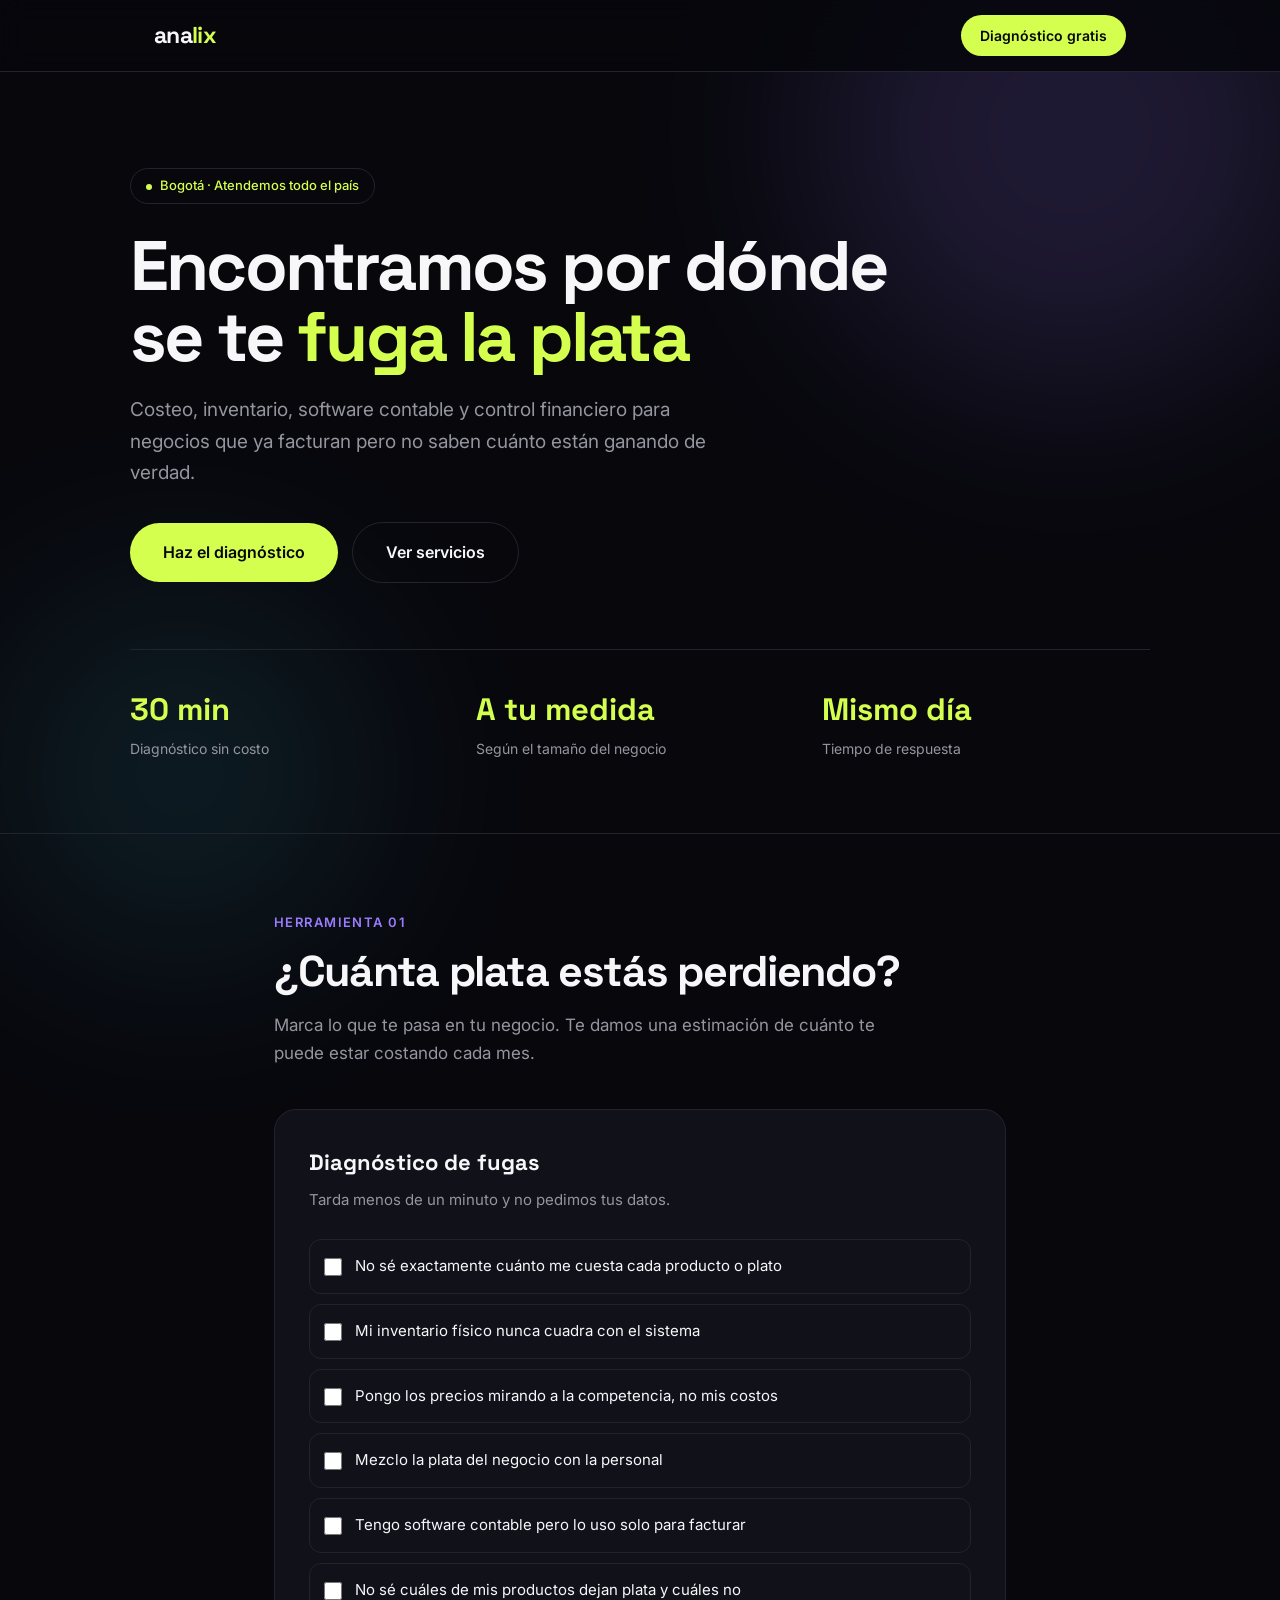
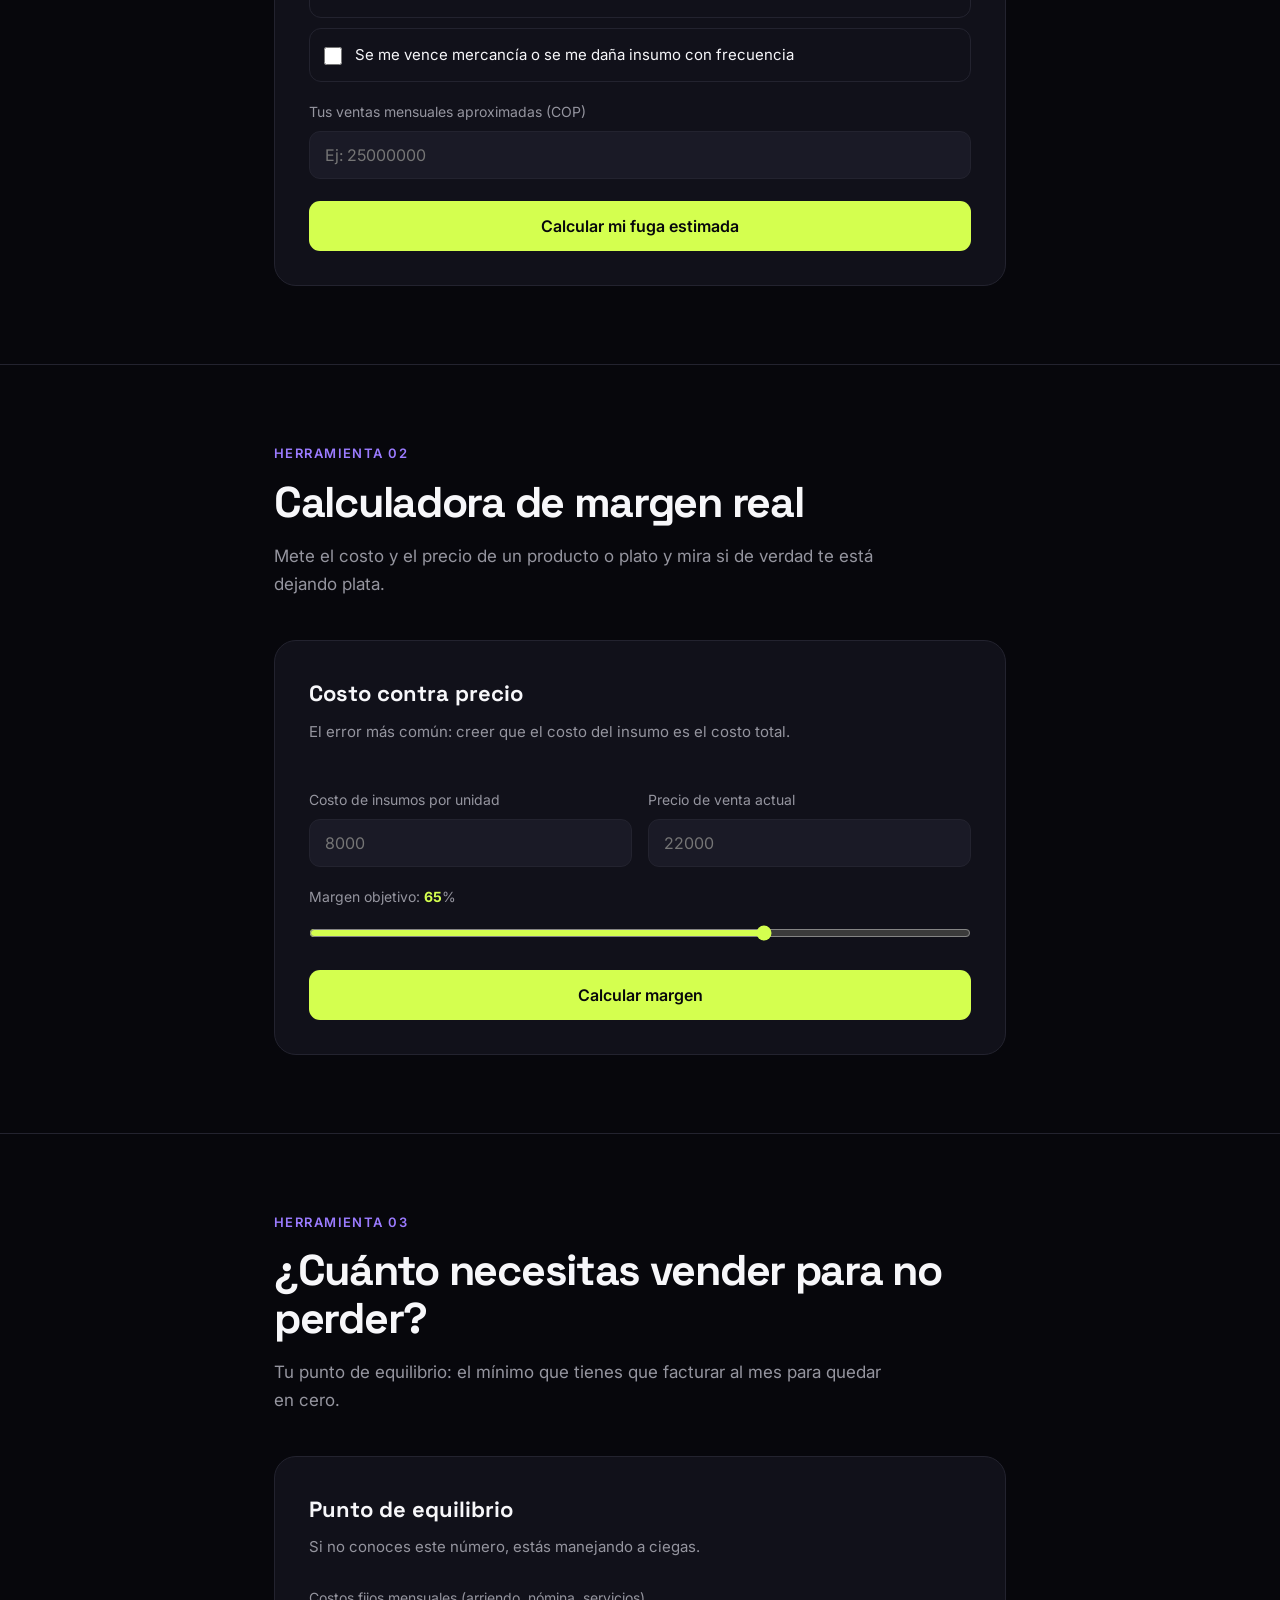
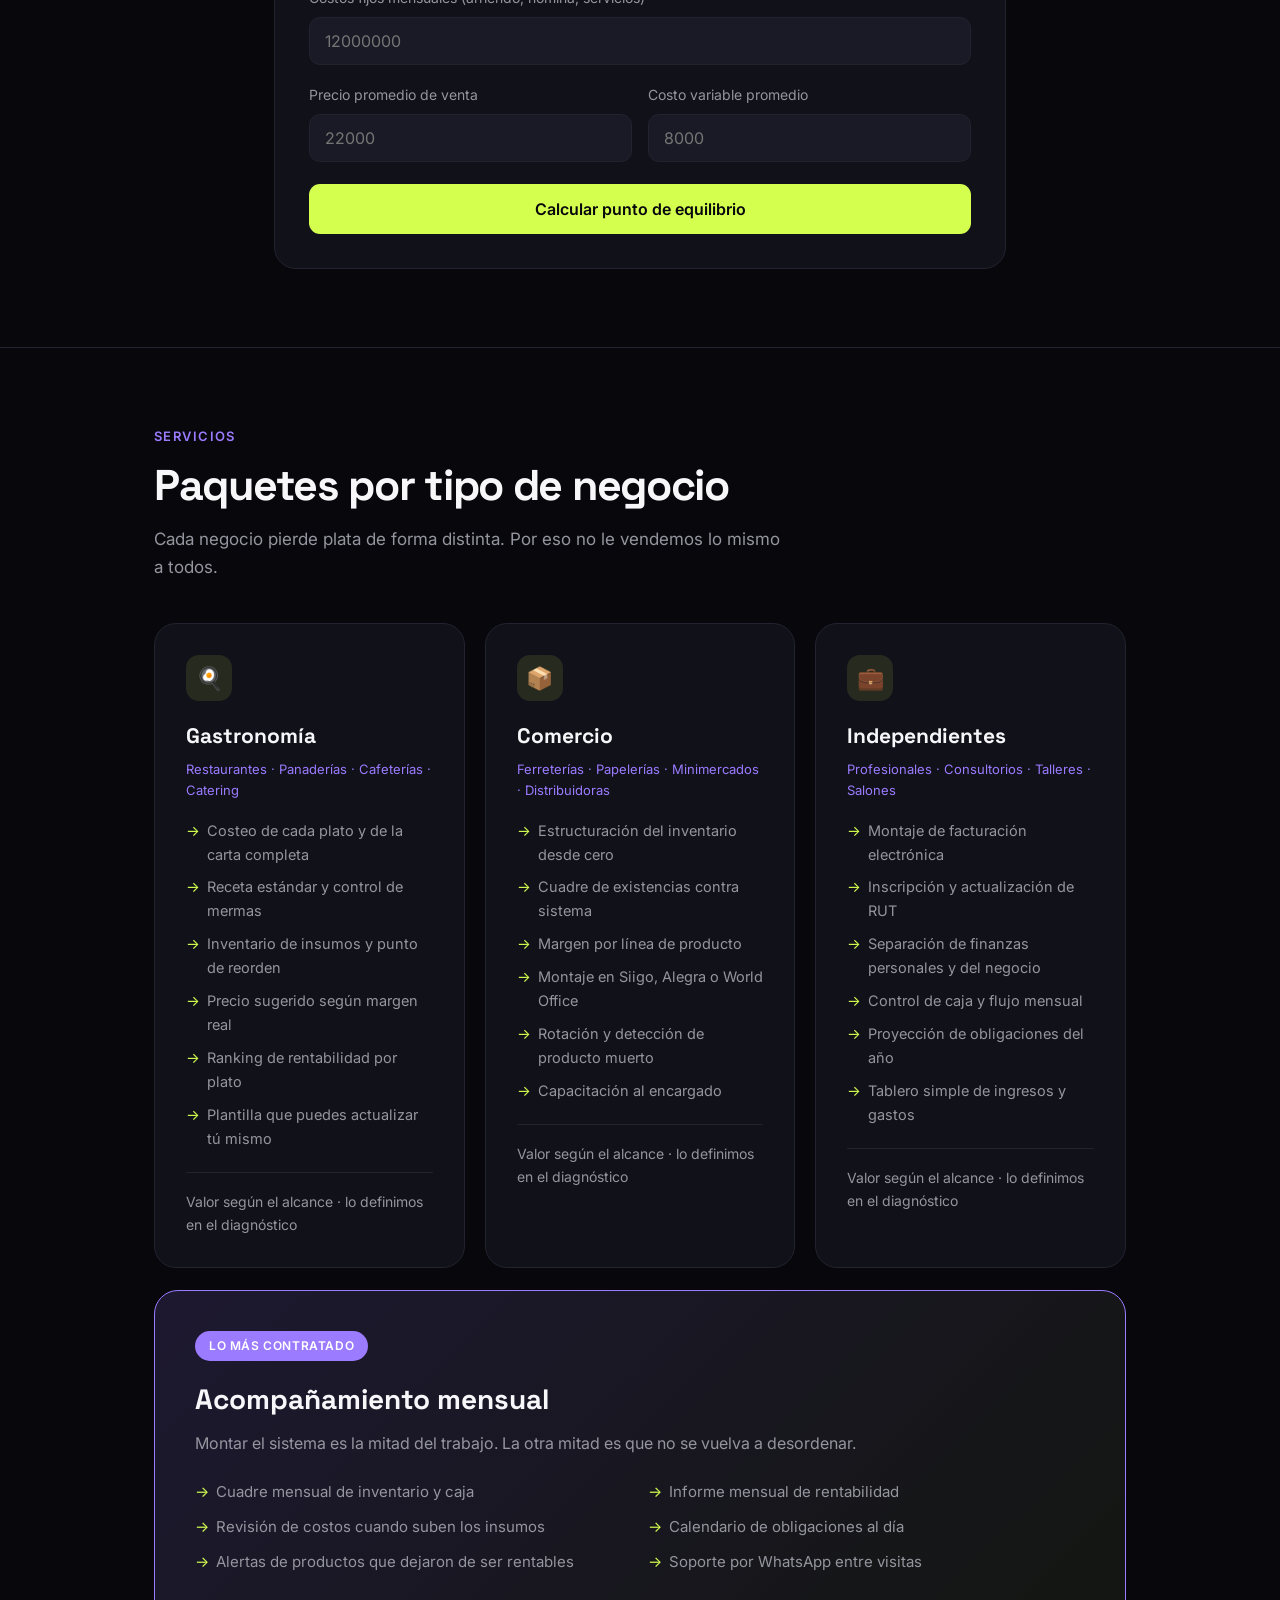
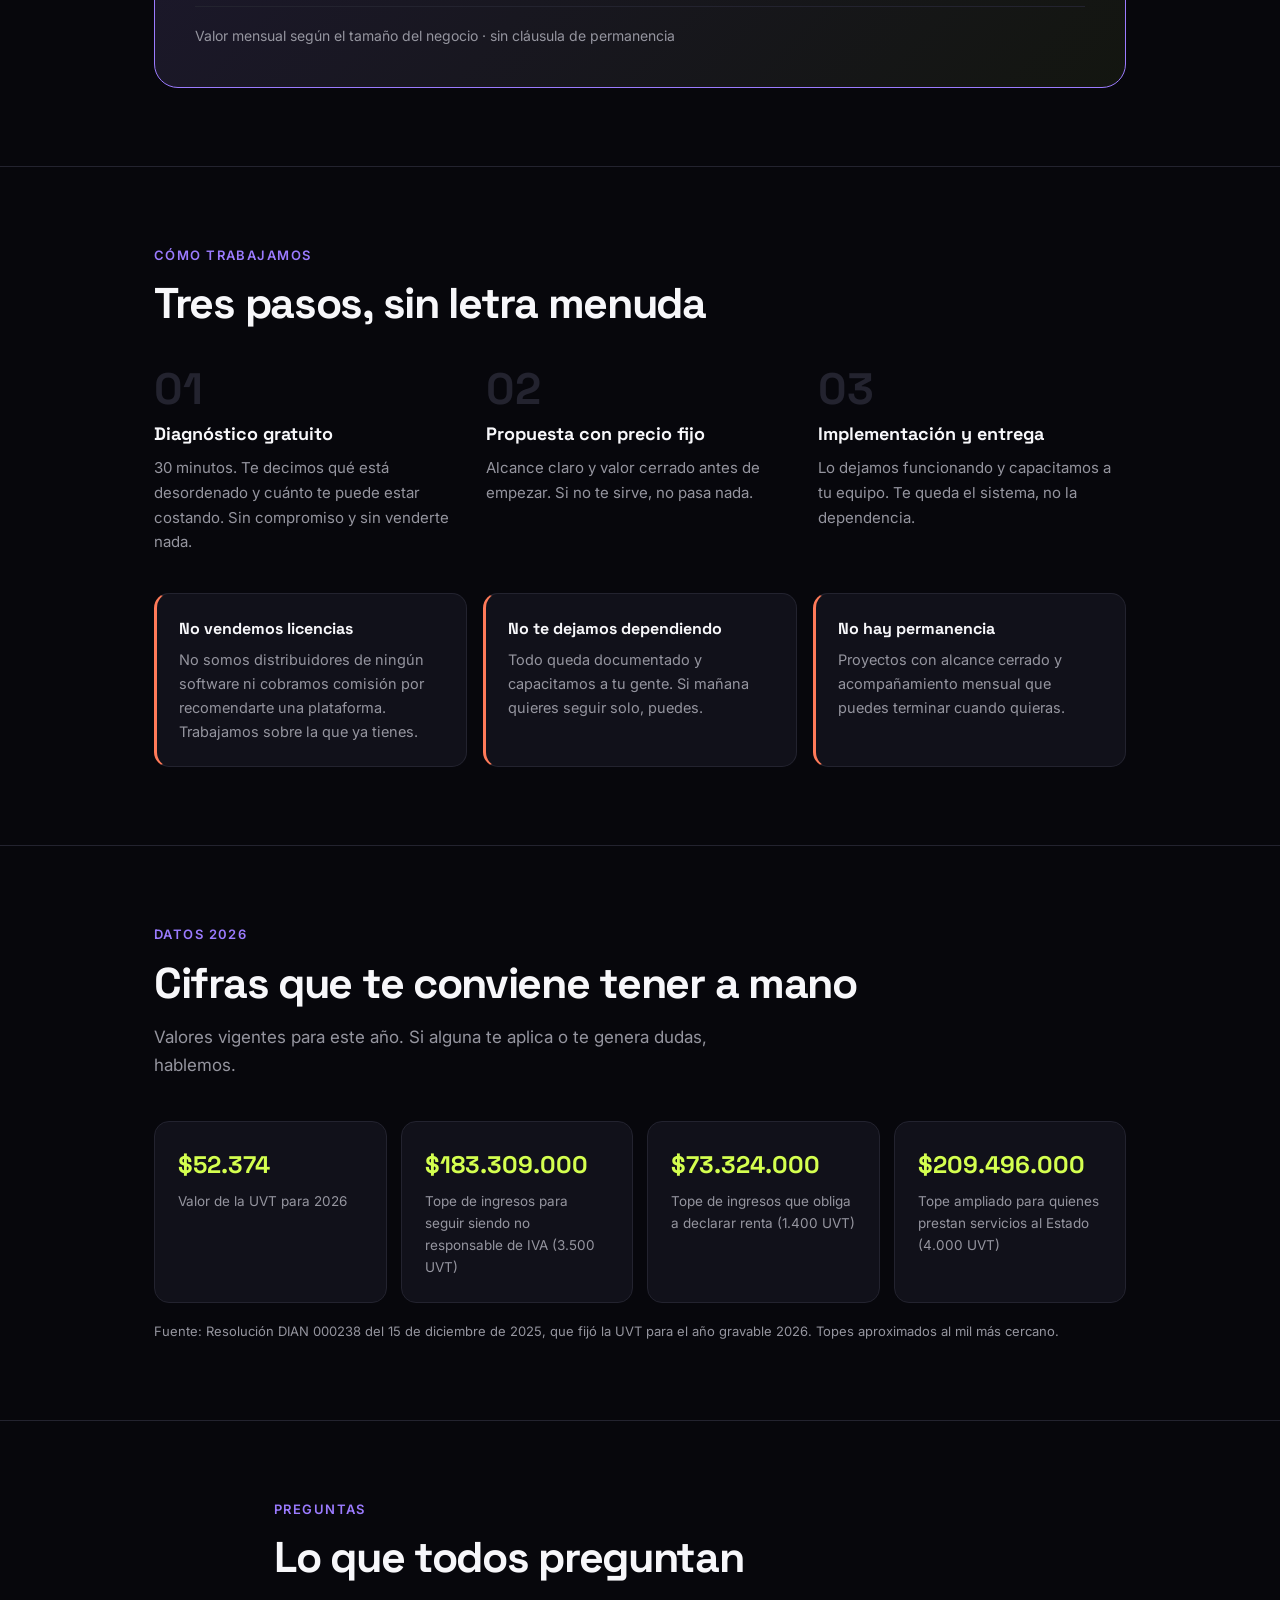
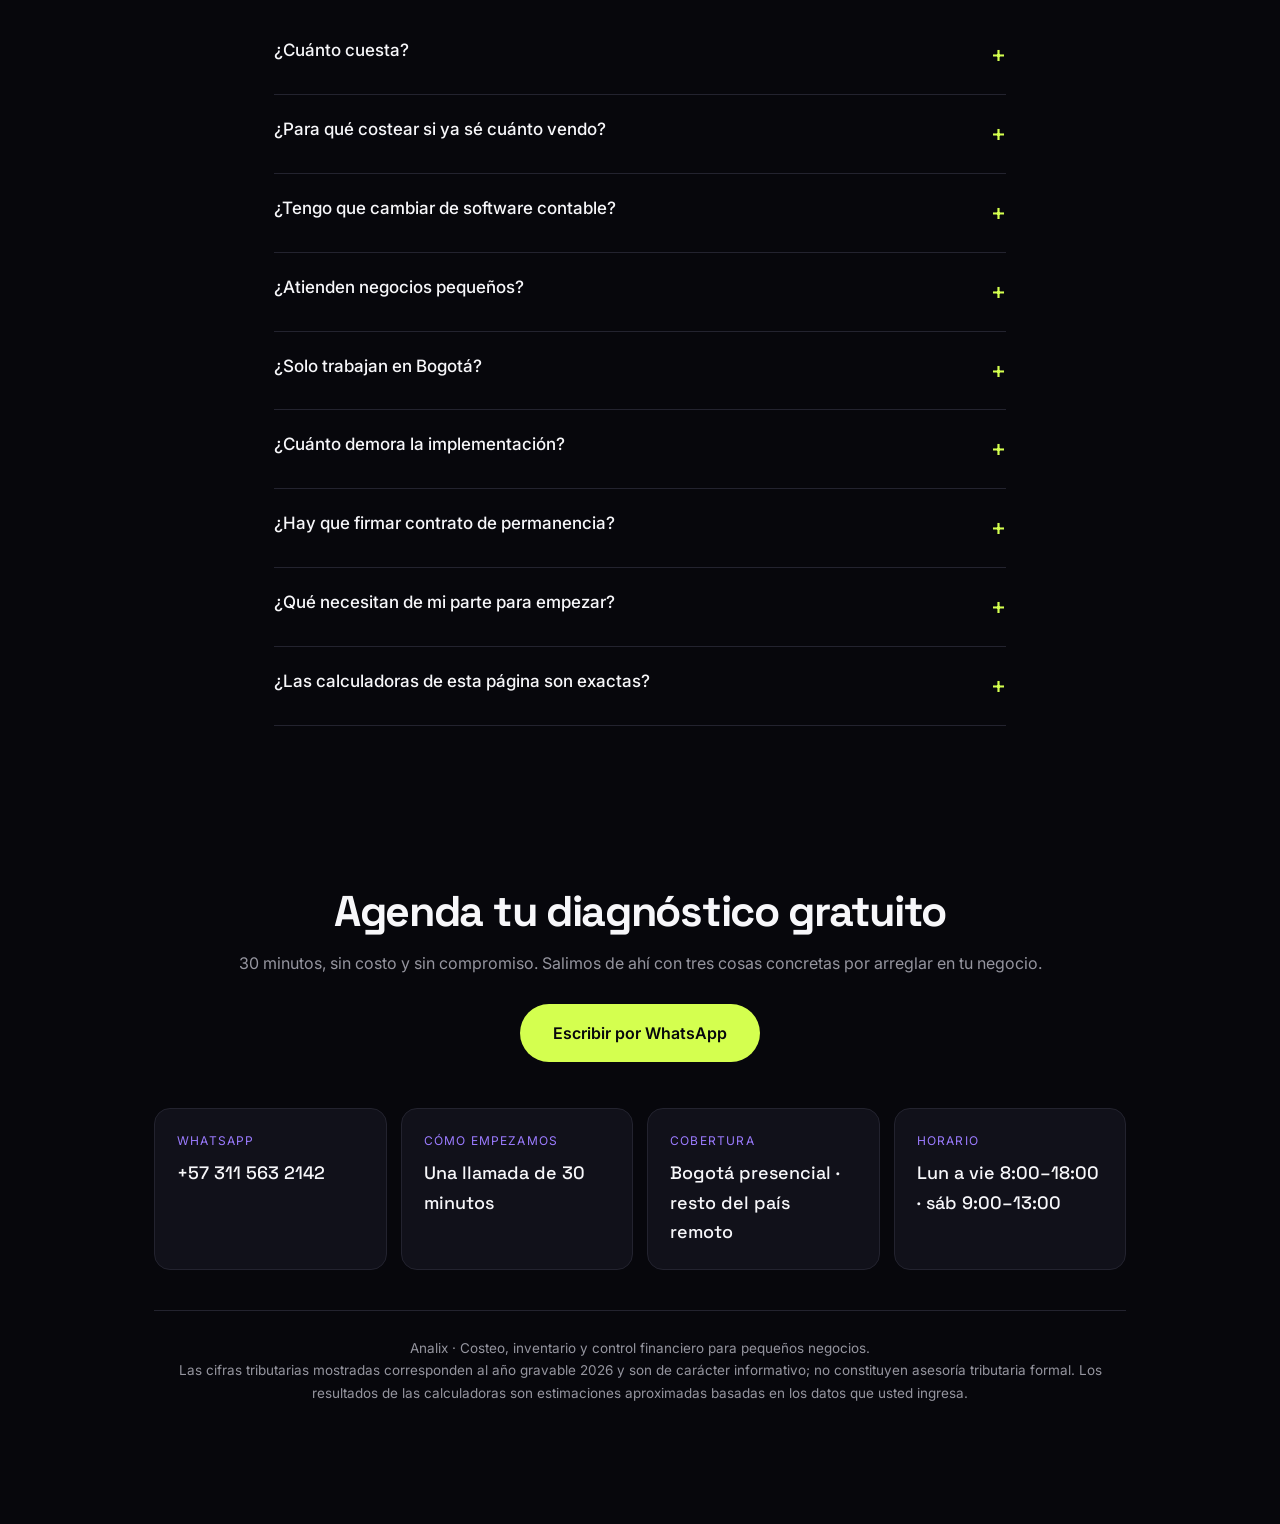
==== index.html @ 9c682c88 "Update index.html" ====
<!DOCTYPE html>
<html lang="es-CO">
<head>
<meta charset="UTF-8">
<meta name="viewport" content="width=device-width,initial-scale=1">
<title>Costeo, inventario y control financiero para negocios en Bogotá | Analix</title>
<script type="application/ld+json">
{"@context":"https://schema.org","@type":"FAQPage","mainEntity":[{"@type":"Question","name":"¿Cuánto cuesta?","acceptedAnswer":{"@type":"Answer","text":"Depende del tamaño del negocio y del alcance. Por eso el diagnóstico es gratis: primero vemos qué necesitas de verdad y después te damos un valor fijo, cerrado, antes de empezar."}},{"@type":"Question","name":"¿Tengo que cambiar de software contable?","acceptedAnswer":{"@type":"Answer","text":"No. Trabajamos sobre lo que ya tienes: Siigo, Alegra, World Office, Excel o incluso cuaderno. No vendemos licencias ni cobramos comisión por recomendarte una plataforma."}},{"@type":"Question","name":"¿Solo trabajan en Bogotá?","acceptedAnswer":{"@type":"Answer","text":"Estamos en Bogotá y ahí hacemos visitas presenciales. Para el resto del país trabajamos de forma remota, con reuniones por videollamada y soporte por WhatsApp. El entregable es el mismo."}},{"@type":"Question","name":"¿Cuánto demora la implementación?","acceptedAnswer":{"@type":"Answer","text":"Un costeo de carta o una estructuración de inventario toma entre dos y cuatro semanas, según el número de referencias. En el diagnóstico te damos la fecha de entrega antes de que decidas."}},{"@type":"Question","name":"¿Hay que firmar contrato de permanencia?","acceptedAnswer":{"@type":"Answer","text":"No. Los proyectos son por alcance cerrado y el acompañamiento mensual se puede terminar cuando quieras. Lo que montamos queda documentado en tu negocio."}}]}
</script>
<meta name="description" content="Costeo, inventario, software contable y control financiero para negocios en Bogotá. Diagnóstico gratuito de 30 minutos.">
<meta name="theme-color" content="#07070C">
<meta name="author" content="Analix">
<meta name="robots" content="index,follow">

<!-- Vista previa al compartir por WhatsApp, Instagram o correo.
     Cuando tengas el dominio, reemplaza TU-DOMINIO.COM en og:url y agrega una imagen 1200x630:
     <meta property="og:image" content="https://TU-DOMINIO.COM/preview.jpg"> -->
<meta property="og:type" content="website">
<meta property="og:locale" content="es_CO">
<meta property="og:site_name" content="Analix">
<meta property="og:title" content="Encontramos por dónde se te fuga la plata">
<meta property="og:description" content="Costeo, inventario y control financiero para negocios que ya facturan pero no saben cuánto están ganando de verdad. Diagnóstico gratuito de 30 minutos.">
<meta property="og:url" content="https://allandaniellarachami-sys.github.io/">
<link rel="canonical" href="https://allandaniellarachami-sys.github.io/">
<meta name="twitter:card" content="summary_large_image">
<meta name="twitter:title" content="Encontramos por dónde se te fuga la plata">
<meta name="twitter:description" content="Costeo, inventario y control financiero para pequeños negocios en Colombia.">

<link rel="icon" href="data:image/svg+xml,%3Csvg xmlns='http://www.w3.org/2000/svg' viewBox='0 0 64 64'%3E%3Crect width='64' height='64' rx='14' fill='%2307070C'/%3E%3Ctext x='32' y='45' font-family='Arial,sans-serif' font-size='40' font-weight='bold' fill='%23D4FF4F' text-anchor='middle'%3Ea%3C/text%3E%3C/svg%3E">
<link rel="preconnect" href="https://fonts.googleapis.com">
<link rel="preconnect" href="https://fonts.gstatic.com" crossorigin>
<link href="https://fonts.googleapis.com/css2?family=Space+Grotesk:wght@400;500;700&family=Inter:wght@400;500;600&display=swap" rel="stylesheet">
<style>
:root{--bg:#07070C;--surf:#11111A;--surf2:#1A1A26;--lime:#D4FF4F;--violet:#9B7BFF;--coral:#FF7A59;--cyan:#4FE3FF;--txt:#F7F7FA;--mut:#95959F;--line:#23232F}
*{margin:0;padding:0;box-sizing:border-box}
html{scroll-behavior:smooth}
body{background:var(--bg);color:var(--txt);font-family:'Inter',system-ui,sans-serif;line-height:1.65;-webkit-font-smoothing:antialiased;overflow-x:hidden}
h1,h2,h3,.gro{font-family:'Space Grotesk',sans-serif}
.wrap{max-width:1020px;margin:0 auto;padding:0 24px}
.narrow{max-width:780px}
.rv{opacity:0;transform:translateY(28px);transition:opacity .7s cubic-bezier(.22,1,.36,1),transform .7s cubic-bezier(.22,1,.36,1)}
.rv.in{opacity:1;transform:none}
section[id],#diagnostico{scroll-margin-top:84px}
a:focus-visible,button:focus-visible,input:focus-visible,select:focus-visible,summary:focus-visible,label.chk:focus-within{outline:2px solid var(--lime);outline-offset:3px;border-radius:6px}
.skip{position:absolute;left:-9999px;top:0;background:var(--lime);color:#07070C;padding:12px 20px;border-radius:0 0 10px 0;font-weight:600;z-index:100}
.skip:focus{left:0}

nav{position:sticky;top:0;z-index:50;background:rgba(7,7,12,.85);backdrop-filter:blur(14px);border-bottom:1px solid var(--line)}
.navin{max-width:1020px;margin:0 auto;padding:15px 24px;display:flex;justify-content:space-between;align-items:center;gap:14px}
.logo{font-family:'Space Grotesk';font-weight:700;font-size:23px;letter-spacing:-.03em}
.logo span{color:var(--lime)}
.navcta{background:var(--lime);color:#07070C;text-decoration:none;padding:9px 19px;border-radius:99px;font-weight:600;font-size:14px;transition:.2s;white-space:nowrap}
.navcta:hover{box-shadow:0 0 22px rgba(212,255,79,.45)}

.hero{padding:96px 0 72px;position:relative}
.blob{position:absolute;border-radius:50%;filter:blur(100px);pointer-events:none;z-index:-1}
.b1{top:-200px;right:-180px;width:520px;height:520px;background:var(--violet);opacity:.16;animation:fl 16s ease-in-out infinite}
.b2{bottom:-140px;left:-150px;width:400px;height:400px;background:var(--cyan);opacity:.09;animation:fl 20s ease-in-out infinite reverse}
@keyframes fl{0%,100%{transform:translate(0,0)}50%{transform:translate(36px,-28px)}}
.tag{display:inline-block;border:1px solid var(--line);color:var(--lime);font-size:13px;padding:6px 15px;border-radius:99px;margin-bottom:26px;font-weight:500}
.dot{display:inline-block;width:6px;height:6px;background:var(--lime);border-radius:50%;margin-right:8px;animation:pu 2s infinite}
@keyframes pu{0%,100%{opacity:1}50%{opacity:.25}}
h1{font-size:clamp(39px,7vw,70px);line-height:1.02;font-weight:700;letter-spacing:-.04em;margin-bottom:22px}
h1 em{font-style:normal;color:var(--lime)}
.lead{font-size:19px;color:var(--mut);max-width:590px;margin-bottom:34px}
.btn{display:inline-block;background:var(--lime);color:#07070C;text-decoration:none;padding:16px 33px;border-radius:99px;font-weight:600;font-size:16px;transition:.2s}
.btn:hover{transform:translateY(-2px);box-shadow:0 10px 30px rgba(212,255,79,.3)}
.btn2{background:transparent;color:var(--txt);border:1px solid var(--line);margin-left:10px}
.btn2:hover{border-color:var(--lime);box-shadow:none}
.stats{display:grid;grid-template-columns:repeat(auto-fit,minmax(150px,1fr));gap:18px;margin-top:66px;padding-top:34px;border-top:1px solid var(--line)}
.stat b{display:block;font-family:'Space Grotesk';font-size:31px;color:var(--lime);font-weight:700}
.stat span{font-size:14px;color:var(--mut)}

section{padding:78px 0;border-top:1px solid var(--line)}
.eyebrow{color:var(--violet);font-size:13px;font-weight:600;letter-spacing:.11em;text-transform:uppercase;margin-bottom:14px}
h2{font-size:clamp(28px,4.6vw,43px);letter-spacing:-.03em;line-height:1.1;margin-bottom:16px;font-weight:700}
.sub{color:var(--mut);font-size:17px;max-width:630px;margin-bottom:42px}

.tool{background:var(--surf);border:1px solid var(--line);border-radius:22px;padding:34px}
.tool h3{font-size:22px;margin-bottom:8px}
.tool .th{color:var(--mut);font-size:15px;margin-bottom:26px}
.chk{display:flex;gap:13px;align-items:flex-start;padding:14px;border:1px solid var(--line);border-radius:12px;margin-bottom:10px;cursor:pointer;transition:.18s}
.chk:hover{border-color:var(--violet);background:var(--surf2);transform:translateX(3px)}
.chk input{margin-top:4px;width:18px;height:18px;accent-color:var(--lime);flex-shrink:0}
.chk span{font-size:15px}
label.fl{display:block;font-size:14px;color:var(--mut);margin:18px 0 8px}
input[type=number],select{width:100%;background:var(--surf2);border:1px solid var(--line);color:var(--txt);padding:13px 15px;border-radius:11px;font-size:16px;font-family:inherit}
input:focus,select:focus{outline:none;border-color:var(--lime)}
input[type=range]{width:100%;accent-color:var(--lime);margin-top:8px}
.go{width:100%;background:var(--lime);color:#07070C;border:0;padding:15px;border-radius:11px;font-weight:600;font-size:16px;font-family:inherit;cursor:pointer;margin-top:22px;transition:.2s}
.go:hover{box-shadow:0 0 26px rgba(212,255,79,.4)}
.out{margin-top:22px;padding:25px;border-radius:14px;background:var(--surf2);border-left:3px solid var(--lime);display:none}
.out.on{display:block;animation:up .45s cubic-bezier(.22,1,.36,1)}
@keyframes up{from{opacity:0;transform:translateY(12px)}to{opacity:1;transform:none}}
.big{font-family:'Space Grotesk';font-size:35px;font-weight:700;color:var(--lime);line-height:1.15;margin:6px 0 10px}
.big.warn{color:var(--coral)}
.out p{font-size:15px;color:var(--mut)}
.lbl{font-size:13px;text-transform:uppercase;letter-spacing:.08em;color:var(--mut)}
.cta2{display:inline-block;margin-top:18px;background:transparent;border:1px solid var(--lime);color:var(--lime);text-decoration:none;padding:11px 22px;border-radius:99px;font-weight:600;font-size:14px;transition:.2s}
.cta2:hover{background:var(--lime);color:#07070C}
.err{color:var(--coral);font-size:14px;margin-top:10px;display:none}
.err.on{display:block}
.g2{display:grid;grid-template-columns:repeat(auto-fit,minmax(255px,1fr));gap:16px}

.cards{display:grid;grid-template-columns:repeat(auto-fit,minmax(295px,1fr));gap:20px}
.card{background:var(--surf);border:1px solid var(--line);border-radius:22px;padding:31px;transition:.22s}
.card:hover{border-color:var(--violet);transform:translateY(-5px)}
.card .ic{width:46px;height:46px;border-radius:13px;display:flex;align-items:center;justify-content:center;font-size:22px;margin-bottom:18px;background:rgba(212,255,79,.11)}
.card h3{font-size:21px;margin-bottom:5px}
.card .who{font-size:13px;color:var(--violet);margin-bottom:17px}
.card ul{list-style:none}
.card li{font-size:14.5px;color:var(--mut);padding-left:21px;position:relative;margin-bottom:9px}
.card li:before{content:"→";position:absolute;left:0;color:var(--lime)}
.price{margin-top:21px;padding-top:17px;border-top:1px solid var(--line);font-size:14px;color:var(--mut)}

.feat{background:linear-gradient(135deg,rgba(155,123,255,.15),rgba(212,255,79,.06));border:1px solid var(--violet);border-radius:24px;padding:40px;margin-top:22px}
.badge{display:inline-block;background:var(--violet);color:#fff;font-size:12px;font-weight:600;padding:5px 14px;border-radius:99px;margin-bottom:15px;letter-spacing:.05em}
.feat ul{list-style:none}
.feat li{color:var(--mut);font-size:15px;padding-left:21px;position:relative;margin-bottom:10px}
.feat li:before{content:"→";position:absolute;left:0;color:var(--lime)}

.steps{display:grid;grid-template-columns:repeat(auto-fit,minmax(235px,1fr));gap:24px;margin-top:40px}
.step .n{font-family:'Space Grotesk';font-size:44px;font-weight:700;color:var(--line);line-height:1}
.step h3{font-size:18px;margin:8px 0 7px}
.step p{font-size:15px;color:var(--mut)}

.nope{display:grid;grid-template-columns:repeat(auto-fit,minmax(240px,1fr));gap:16px;margin-top:38px}
.nb{background:var(--surf);border:1px solid var(--line);border-left:3px solid var(--coral);border-radius:15px;padding:22px}
.nb h3{font-size:16px;margin-bottom:6px}
.nb p{font-size:14.5px;color:var(--mut)}

.data{display:grid;grid-template-columns:repeat(auto-fit,minmax(218px,1fr));gap:14px}
.dc{background:var(--surf);border:1px solid var(--line);border-radius:15px;padding:23px;transition:.2s}
.dc:hover{border-color:var(--cyan)}
.dc .k{font-family:'Space Grotesk';font-size:24px;font-weight:700;color:var(--lime)}
.dc .v{font-size:13.5px;color:var(--mut);margin-top:5px}
.fuente{font-size:13px;color:var(--mut);margin-top:18px}

.faq{border-bottom:1px solid var(--line)}
.faq summary{padding:20px 0;cursor:pointer;font-weight:500;font-size:17px;list-style:none;display:flex;justify-content:space-between;gap:16px}
.faq summary::-webkit-details-marker{display:none}
.faq summary:after{content:"+";color:var(--lime);font-size:23px;flex-shrink:0}
.faq[open] summary:after{content:"−"}
.faq p{padding-bottom:21px;color:var(--mut);font-size:15.5px}

footer{padding:84px 0 120px;text-align:center}
footer h2{margin-bottom:14px}
footer .fp{color:var(--mut);margin-bottom:28px}
.contacto{display:grid;grid-template-columns:repeat(auto-fit,minmax(220px,1fr));gap:14px;margin-top:46px;text-align:left}
.cbox{background:var(--surf);border:1px solid var(--line);border-radius:16px;padding:22px;transition:.2s}
.cbox:hover{border-color:var(--lime)}
.cbox .ck{font-size:12px;text-transform:uppercase;letter-spacing:.1em;color:var(--violet);margin-bottom:7px}
.cbox .cv{font-family:'Space Grotesk';font-size:18px;font-weight:500;color:var(--txt);text-decoration:none;word-break:break-word}
.fmeta{margin-top:40px;padding-top:26px;border-top:1px solid var(--line);font-size:13.5px;color:var(--mut)}
.float{position:fixed;bottom:22px;right:22px;background:var(--lime);color:#07070C;padding:15px 27px;border-radius:99px;text-decoration:none;font-weight:600;box-shadow:0 8px 30px rgba(212,255,79,.32);z-index:60;font-size:15px;opacity:0;visibility:hidden;transform:translateY(14px);transition:opacity .35s,transform .35s,visibility .35s}
.float.show{opacity:1;visibility:visible;transform:none}
@media(max-width:620px){.hero{padding:58px 0 50px}section{padding:58px 0}.tool,.feat{padding:25px}.btn2{margin:12px 0 0;display:block;text-align:center}.float{padding:13px 22px;font-size:14px;bottom:16px;right:16px}}
@media(prefers-reduced-motion:reduce){*{animation:none!important;transition:none!important}.rv{opacity:1;transform:none}.float{opacity:1;visibility:visible;transform:none}}
</style>
<noscript><style>.rv{opacity:1;transform:none}.out{display:block}.float{opacity:1;visibility:visible;transform:none}</style></noscript>
</head>
<body>

<a class="skip" href="#contenido">Ir al contenido</a>

<nav><div class="navin">
  <div class="logo">ana<span>lix</span></div>
  <a class="navcta" href="https://wa.me/573115632142?text=Hola%2C%20quiero%20el%20diagn%C3%B3stico%20gratuito%20de%2030%20minutos." target="_blank" rel="noopener">Diagnóstico gratis</a>
</div></nav>

<div class="wrap hero" id="contenido">
  <div class="blob b1" aria-hidden="true"></div><div class="blob b2" aria-hidden="true"></div>
  <div class="tag"><span class="dot" aria-hidden="true"></span>Bogotá · Atendemos todo el país</div>
  <h1>Encontramos por dónde<br>se te <em>fuga la plata</em></h1>
  <p class="lead">Costeo, inventario, software contable y control financiero para negocios que ya facturan pero no saben cuánto están ganando de verdad.</p>
  <a class="btn" href="#diagnostico">Haz el diagnóstico</a>
  <a class="btn btn2" href="#servicios">Ver servicios</a>
  <div class="stats">
    <div class="stat"><b data-c="30" data-suf=" min">0 min</b><span>Diagnóstico sin costo</span></div>
    <div class="stat"><b>A tu medida</b><span>Según el tamaño del negocio</span></div>
    <div class="stat"><b>Mismo día</b><span>Tiempo de respuesta</span></div>
  </div>
</div>

<section id="diagnostico"><div class="wrap narrow rv">
  <div class="eyebrow">Herramienta 01</div>
  <h2>¿Cuánta plata estás perdiendo?</h2>
  <p class="sub">Marca lo que te pasa en tu negocio. Te damos una estimación de cuánto te puede estar costando cada mes.</p>
  <div class="tool">
    <h3>Diagnóstico de fugas</h3>
    <p class="th">Tarda menos de un minuto y no pedimos tus datos.</p>
    <label class="chk"><input type="checkbox" data-w="3.5"><span>No sé exactamente cuánto me cuesta cada producto o plato</span></label>
    <label class="chk"><input type="checkbox" data-w="3"><span>Mi inventario físico nunca cuadra con el sistema</span></label>
    <label class="chk"><input type="checkbox" data-w="2.5"><span>Pongo los precios mirando a la competencia, no mis costos</span></label>
    <label class="chk"><input type="checkbox" data-w="2"><span>Mezclo la plata del negocio con la personal</span></label>
    <label class="chk"><input type="checkbox" data-w="2"><span>Tengo software contable pero lo uso solo para facturar</span></label>
    <label class="chk"><input type="checkbox" data-w="1.5"><span>No sé cuáles de mis productos dejan plata y cuáles no</span></label>
    <label class="chk"><input type="checkbox" data-w="1.5"><span>Se me vence mercancía o se me daña insumo con frecuencia</span></label>
    <label class="fl" for="vt">Tus ventas mensuales aproximadas (COP)</label>
    <input type="number" id="vt" placeholder="Ej: 25000000" min="0" step="100000" inputmode="numeric">
    <div class="err" id="e1" role="alert">Escribe tus ventas mensuales para poder calcular.</div>
    <button class="go" type="button" onclick="diag()">Calcular mi fuga estimada</button>
    <div class="out" id="o1" aria-live="polite"><div class="lbl">Fuga mensual estimada</div><div class="big warn" id="r1">—</div><p id="r1b"></p><a class="cta2" id="c1" href="https://wa.me/573115632142?text=Hola%2C%20hice%20el%20diagn%C3%B3stico%20en%20la%20p%C3%A1gina%20y%20quiero%20el%20real." target="_blank" rel="noopener">Quiero el diagnóstico real</a></div>
  </div>
</div></section>

<section><div class="wrap narrow rv">
  <div class="eyebrow">Herramienta 02</div>
  <h2>Calculadora de margen real</h2>
  <p class="sub">Mete el costo y el precio de un producto o plato y mira si de verdad te está dejando plata.</p>
  <div class="tool">
    <h3>Costo contra precio</h3>
    <p class="th">El error más común: creer que el costo del insumo es el costo total.</p>
    <div class="g2">
      <div><label class="fl" for="ci">Costo de insumos por unidad</label><input type="number" id="ci" placeholder="8000" min="0" step="100" inputmode="numeric"></div>
      <div><label class="fl" for="pv">Precio de venta actual</label><input type="number" id="pv" placeholder="22000" min="0" step="100" inputmode="numeric"></div>
    </div>
    <label class="fl" for="mr">Margen objetivo: <b id="mo" style="color:var(--lime)">65</b>%</label>
    <input type="range" id="mr" min="20" max="85" value="65" step="1">
    <div class="err" id="e2" role="alert">Escribe el costo y el precio para calcular.</div>
    <button class="go" type="button" onclick="margen()">Calcular margen</button>
    <div class="out" id="o2" aria-live="polite"><div class="lbl">Tu margen actual sobre insumos</div><div class="big" id="r2">—</div><p id="r2b"></p><a class="cta2" id="c2" href="https://wa.me/573115632142?text=Hola%2C%20quiero%20que%20me%20cost%C3%A9en%20la%20carta%20completa." target="_blank" rel="noopener">Costéame la carta completa</a></div>
  </div>
</div></section>

<section><div class="wrap narrow rv">
  <div class="eyebrow">Herramienta 03</div>
  <h2>¿Cuánto necesitas vender para no perder?</h2>
  <p class="sub">Tu punto de equilibrio: el mínimo que tienes que facturar al mes para quedar en cero.</p>
  <div class="tool">
    <h3>Punto de equilibrio</h3>
    <p class="th">Si no conoces este número, estás manejando a ciegas.</p>
    <label class="fl" for="cf">Costos fijos mensuales (arriendo, nómina, servicios)</label>
    <input type="number" id="cf" placeholder="12000000" min="0" step="100000" inputmode="numeric">
    <div class="g2">
      <div><label class="fl" for="pp">Precio promedio de venta</label><input type="number" id="pp" placeholder="22000" min="0" step="100" inputmode="numeric"></div>
      <div><label class="fl" for="cv">Costo variable promedio</label><input type="number" id="cv" placeholder="8000" min="0" step="100" inputmode="numeric"></div>
    </div>
    <div class="err" id="e3" role="alert">Completa los tres campos. El precio debe ser mayor al costo variable.</div>
    <button class="go" type="button" onclick="pe()">Calcular punto de equilibrio</button>
    <div class="out" id="o3" aria-live="polite"><div class="lbl">Necesitas vender al mes</div><div class="big" id="r3">—</div><p id="r3b"></p><a class="cta2" id="c3" href="https://wa.me/573115632142?text=Hola%2C%20quiero%20revisar%20mis%20n%C3%BAmeros." target="_blank" rel="noopener">Hablemos de mis números</a></div>
  </div>
</div></section>

<section id="servicios"><div class="wrap rv">
  <div class="eyebrow">Servicios</div>
  <h2>Paquetes por tipo de negocio</h2>
  <p class="sub">Cada negocio pierde plata de forma distinta. Por eso no le vendemos lo mismo a todos.</p>
  <div class="cards">
    <div class="card">
      <div class="ic" aria-hidden="true">🍳</div><h3>Gastronomía</h3>
      <p class="who">Restaurantes · Panaderías · Cafeterías · Catering</p>
      <ul>
        <li>Costeo de cada plato y de la carta completa</li>
        <li>Receta estándar y control de mermas</li>
        <li>Inventario de insumos y punto de reorden</li>
        <li>Precio sugerido según margen real</li>
        <li>Ranking de rentabilidad por plato</li>
        <li>Plantilla que puedes actualizar tú mismo</li>
      </ul>
      <div class="price">Valor según el alcance · lo definimos en el diagnóstico</div>
    </div>
    <div class="card">
      <div class="ic" aria-hidden="true">📦</div><h3>Comercio</h3>
      <p class="who">Ferreterías · Papelerías · Minimercados · Distribuidoras</p>
      <ul>
        <li>Estructuración del inventario desde cero</li>
        <li>Cuadre de existencias contra sistema</li>
        <li>Margen por línea de producto</li>
        <li>Montaje en Siigo, Alegra o World Office</li>
        <li>Rotación y detección de producto muerto</li>
        <li>Capacitación al encargado</li>
      </ul>
      <div class="price">Valor según el alcance · lo definimos en el diagnóstico</div>
    </div>
    <div class="card">
      <div class="ic" aria-hidden="true">💼</div><h3>Independientes</h3>
      <p class="who">Profesionales · Consultorios · Talleres · Salones</p>
      <ul>
        <li>Montaje de facturación electrónica</li>
        <li>Inscripción y actualización de RUT</li>
        <li>Separación de finanzas personales y del negocio</li>
        <li>Control de caja y flujo mensual</li>
        <li>Proyección de obligaciones del año</li>
        <li>Tablero simple de ingresos y gastos</li>
      </ul>
      <div class="price">Valor según el alcance · lo definimos en el diagnóstico</div>
    </div>
  </div>

  <div class="feat">
    <div class="badge">LO MÁS CONTRATADO</div>
    <h3 style="font-size:28px;margin-bottom:8px">Acompañamiento mensual</h3>
    <p style="color:var(--mut);margin-bottom:24px;font-size:16px">Montar el sistema es la mitad del trabajo. La otra mitad es que no se vuelva a desordenar.</p>
    <div class="g2">
      <ul><li>Cuadre mensual de inventario y caja</li><li>Revisión de costos cuando suben los insumos</li><li>Alertas de productos que dejaron de ser rentables</li></ul>
      <ul><li>Informe mensual de rentabilidad</li><li>Calendario de obligaciones al día</li><li>Soporte por WhatsApp entre visitas</li></ul>
    </div>
    <div class="price">Valor mensual según el tamaño del negocio · sin cláusula de permanencia</div>
  </div>
</div></section>

<section><div class="wrap rv">
  <div class="eyebrow">Cómo trabajamos</div>
  <h2>Tres pasos, sin letra menuda</h2>
  <div class="steps">
    <div class="step"><div class="n">01</div><h3>Diagnóstico gratuito</h3><p>30 minutos. Te decimos qué está desordenado y cuánto te puede estar costando. Sin compromiso y sin venderte nada.</p></div>
    <div class="step"><div class="n">02</div><h3>Propuesta con precio fijo</h3><p>Alcance claro y valor cerrado antes de empezar. Si no te sirve, no pasa nada.</p></div>
    <div class="step"><div class="n">03</div><h3>Implementación y entrega</h3><p>Lo dejamos funcionando y capacitamos a tu equipo. Te queda el sistema, no la dependencia.</p></div>
  </div>
  <div class="nope">
    <div class="nb"><h3>No vendemos licencias</h3><p>No somos distribuidores de ningún software ni cobramos comisión por recomendarte una plataforma. Trabajamos sobre la que ya tienes.</p></div>
    <div class="nb"><h3>No te dejamos dependiendo</h3><p>Todo queda documentado y capacitamos a tu gente. Si mañana quieres seguir solo, puedes.</p></div>
    <div class="nb"><h3>No hay permanencia</h3><p>Proyectos con alcance cerrado y acompañamiento mensual que puedes terminar cuando quieras.</p></div>
  </div>
</div></section>

<section><div class="wrap rv">
  <div class="eyebrow">Datos 2026</div>
  <h2>Cifras que te conviene tener a mano</h2>
  <p class="sub">Valores vigentes para este año. Si alguna te aplica o te genera dudas, hablemos.</p>
  <div class="data">
    <div class="dc"><div class="k">$52.374</div><div class="v">Valor de la UVT para 2026</div></div>
    <div class="dc"><div class="k">$183.309.000</div><div class="v">Tope de ingresos para seguir siendo no responsable de IVA (3.500 UVT)</div></div>
    <div class="dc"><div class="k">$73.324.000</div><div class="v">Tope de ingresos que obliga a declarar renta (1.400 UVT)</div></div>
    <div class="dc"><div class="k">$209.496.000</div><div class="v">Tope ampliado para quienes prestan servicios al Estado (4.000 UVT)</div></div>
  </div>
  <p class="fuente">Fuente: Resolución DIAN 000238 del 15 de diciembre de 2025, que fijó la UVT para el año gravable 2026. Topes aproximados al mil más cercano.</p>
</div></section>

<section><div class="wrap narrow rv">
  <div class="eyebrow">Preguntas</div>
  <h2>Lo que todos preguntan</h2>
  <div style="margin-top:34px">
    <details class="faq"><summary>¿Cuánto cuesta?</summary><p>Depende del tamaño del negocio y del alcance. Por eso el diagnóstico es gratis: primero vemos qué necesitas de verdad y después te damos un valor fijo, cerrado, antes de empezar.</p></details>
    <details class="faq"><summary>¿Para qué costear si ya sé cuánto vendo?</summary><p>Vender mucho y ganar poco es lo más común en negocios pequeños. Sin costeo no sabes cuáles productos sostienen el negocio y cuáles te lo están comiendo. Cuando lo ves en números, casi siempre hay dos o tres referencias que llevan meses trabajando en contra.</p></details>
    <details class="faq"><summary>¿Tengo que cambiar de software contable?</summary><p>No. Trabajamos sobre lo que ya tienes: Siigo, Alegra, World Office, Excel o incluso cuaderno. Si de verdad te conviene cambiar te lo decimos en el diagnóstico, con el motivo y el costo, pero no vendemos licencias ni cobramos comisión por recomendarte una plataforma.</p></details>
    <details class="faq"><summary>¿Atienden negocios pequeños?</summary><p>Sí. El alcance y el valor se ajustan al tamaño del negocio: a un negocio pequeño no le montamos una estructura que no necesita ni le cobramos como si fuera una empresa grande.</p></details>
    <details class="faq"><summary>¿Solo trabajan en Bogotá?</summary><p>Estamos en Bogotá y ahí hacemos visitas presenciales. Para el resto del país trabajamos de forma remota, con reuniones por videollamada y soporte por WhatsApp. El entregable es el mismo.</p></details>
    <details class="faq"><summary>¿Cuánto demora la implementación?</summary><p>Un costeo de carta o una estructuración de inventario toma entre dos y cuatro semanas, según el número de referencias y el orden con el que arranquemos. En el diagnóstico te damos la fecha de entrega antes de que decidas.</p></details>
    <details class="faq"><summary>¿Hay que firmar contrato de permanencia?</summary><p>No. Los proyectos son por alcance cerrado y el acompañamiento mensual se puede terminar cuando quieras. Lo que montamos queda en tu negocio y queda documentado para que lo puedas seguir usando sin nosotros.</p></details>
    <details class="faq"><summary>¿Qué necesitan de mi parte para empezar?</summary><p>Para el diagnóstico, nada: solo la conversación. Para trabajar necesitamos acceso a lo que ya tengas (facturas de compra, lista de precios, el software si lo usas) y una persona del negocio que conozca la operación del día a día.</p></details>
    <details class="faq"><summary>¿Las calculadoras de esta página son exactas?</summary><p>No, son estimaciones para darte una idea de la magnitud. Trabajan con promedios y con lo que marcaste, no con tus cifras reales. El diagnóstico de 30 minutos sí revisa tus números.</p></details>
  </div>
</div></section>

<footer><div class="wrap">
  <div class="rv">
    <h2>Agenda tu diagnóstico gratuito</h2>
    <p class="fp">30 minutos, sin costo y sin compromiso. Salimos de ahí con tres cosas concretas por arreglar en tu negocio.</p>
    <a class="btn" href="https://wa.me/573115632142?text=Hola%2C%20quiero%20agendar%20el%20diagn%C3%B3stico%20gratuito%20de%2030%20minutos." target="_blank" rel="noopener">Escribir por WhatsApp</a>
  </div>
  <div class="contacto rv">
    <div class="cbox"><div class="ck">WhatsApp</div><a class="cv" href="https://wa.me/573115632142" target="_blank" rel="noopener">+57 311 563 2142</a></div>
    <!-- Para mostrar el correo, reemplaza esta caja por:
    <div class="cbox"><div class="ck">Correo</div><a class="cv" href="mailto:TUCORREO@DOMINIO.COM">TUCORREO@DOMINIO.COM</a></div> -->
    <div class="cbox"><div class="ck">Cómo empezamos</div><div class="cv">Una llamada de 30 minutos</div></div>
    <div class="cbox"><div class="ck">Cobertura</div><div class="cv">Bogotá presencial · resto del país remoto</div></div>
    <div class="cbox"><div class="ck">Horario</div><div class="cv">Lun a vie 8:00–18:00 · sáb 9:00–13:00</div></div>
  </div>
  <div class="fmeta">
    Analix · Costeo, inventario y control financiero para pequeños negocios.<br>
    Las cifras tributarias mostradas corresponden al año gravable 2026 y son de carácter informativo; no constituyen asesoría tributaria formal. Los resultados de las calculadoras son estimaciones aproximadas basadas en los datos que usted ingresa.
  </div>
</div></footer>

<a class="float" id="fab" href="https://wa.me/573115632142?text=Hola%2C%20quiero%20el%20diagn%C3%B3stico%20gratuito." target="_blank" rel="noopener" aria-label="Escribir por WhatsApp">Hablemos por WhatsApp</a>

<script type="application/ld+json">
{
  "@context":"https://schema.org",
  "@type":"ProfessionalService",
  "name":"Analix",
  "description":"Costeo, inventario, software contable y control financiero para pequeños negocios en Colombia.",
  "areaServed":[{"@type":"City","name":"Bogotá"},{"@type":"Country","name":"Colombia"}],
  "telephone":"+573115632142",
  "priceRange":"$$",
  "address":{"@type":"PostalAddress","addressLocality":"Bogotá","addressCountry":"CO"},
  "openingHoursSpecification":[
    {"@type":"OpeningHoursSpecification","dayOfWeek":["Monday","Tuesday","Wednesday","Thursday","Friday"],"opens":"08:00","closes":"18:00"},
    {"@type":"OpeningHoursSpecification","dayOfWeek":"Saturday","opens":"09:00","closes":"13:00"}
  ],
  "knowsAbout":["Costeo de productos","Control de inventario","Punto de equilibrio","Facturación electrónica","Siigo","Alegra","World Office"]
}
</script>

<script>
const WA='https://wa.me/573115632142?text=';
const cop=n=>'$'+new Intl.NumberFormat('es-CO',{maximumFractionDigits:0}).format(Math.round(n));
const mil=n=>new Intl.NumberFormat('es-CO',{maximumFractionDigits:0}).format(Math.round(n));
const g=id=>document.getElementById(id);
const val=id=>{const v=parseFloat(String(g(id).value).replace(/[^\d.-]/g,''));return isNaN(v)?null:v};
const wa=(id,msg)=>{g(id).href=WA+encodeURIComponent(msg)};

/* Herramienta 01 — diagnóstico de fugas */
function diag(){
  const ventas=val('vt'), err=g('e1'), out=g('o1');
  if(ventas===null||ventas<=0){err.classList.add('on');out.classList.remove('on');g('vt').focus();return}
  err.classList.remove('on');
  let peso=0, marcadas=[];
  document.querySelectorAll('#diagnostico .chk input').forEach(c=>{
    if(c.checked){peso+=parseFloat(c.dataset.w)||0;marcadas.push(c.parentElement.querySelector('span').textContent)}
  });
  const pct=Math.min(peso,14);
  const fuga=ventas*pct/100;
  const big=g('r1'), txt=g('r1b');
  if(marcadas.length===0){
    big.classList.remove('warn');
    big.textContent='Nada marcado todavía';
    txt.textContent='Marca arriba lo que te está pasando y volvemos a calcular. Si de verdad no te pasa ninguna, tu control está mejor que el del 90% de los negocios de tu tamaño.';
    wa('c1','Hola, hice el diagnóstico en la página y quiero el real.');
  }else{
    big.classList.add('warn');
    big.textContent=cop(fuga)+' al mes';
    txt.textContent='Son cerca del '+pct.toFixed(1)+'% de tus ventas, unos '+cop(fuga*12)+' al año, a partir de '+marcadas.length+(marcadas.length===1?' señal marcada.':' señales marcadas.')+' Es una estimación con promedios del sector, no tus números reales: el diagnóstico de 30 minutos los revisa de verdad.';
    wa('c1','Hola, hice el diagnóstico en la página.\n\nVentas al mes: '+cop(ventas)+'\nFuga estimada: '+cop(fuga)+' al mes\n\nLo que marqué:\n· '+marcadas.join('\n· ')+'\n\nQuiero el diagnóstico real.');
  }
  out.classList.add('on');
}

/* Herramienta 02 — margen real */
g('mr').addEventListener('input',e=>{g('mo').textContent=e.target.value});
function margen(){
  const costo=val('ci'), precio=val('pv'), err=g('e2'), out=g('o2');
  if(costo===null||precio===null||costo<0||precio<=0){err.classList.add('on');out.classList.remove('on');return}
  err.classList.remove('on');
  const obj=parseFloat(g('mr').value);
  const margenPct=(precio-costo)/precio*100;
  const sugerido=costo/(1-obj/100);
  const big=g('r2'), txt=g('r2b');
  big.textContent=margenPct.toFixed(1)+'%';
  if(margenPct<0){
    big.classList.add('warn');
    txt.textContent='Estás vendiendo por debajo del costo del insumo: pierdes '+cop(costo-precio)+' cada vez que vendes esta unidad, antes de contar arriendo, nómina y servicios. Para un margen del '+obj+'% el precio tendría que ser '+cop(sugerido)+'.';
  }else if(margenPct<obj){
    big.classList.add('warn');
    txt.textContent='Te deja '+cop(precio-costo)+' por unidad, por debajo de tu objetivo del '+obj+'%. Para llegar a ese margen el precio tendría que ser '+cop(sugerido)+', es decir '+cop(sugerido-precio)+' más. Ojo: este margen es solo sobre insumos; de ahí todavía salen arriendo, nómina, servicios y desperdicio.';
  }else{
    big.classList.remove('warn');
    txt.textContent='Te deja '+cop(precio-costo)+' por unidad y cumple tu objetivo del '+obj+'%. Recuerda que es margen sobre insumos: de ahí salen arriendo, nómina, servicios y mermas, así que el margen final del negocio es menor.';
  }
  wa('c2','Hola, calculé el margen de un producto en la página.\n\nCosto de insumos: '+cop(costo)+'\nPrecio de venta: '+cop(precio)+'\nMargen actual: '+margenPct.toFixed(1)+'% (objetivo '+obj+'%)\n\nQuiero que me costeen la carta completa.');
  out.classList.add('on');
}

/* Herramienta 03 — punto de equilibrio */
function pe(){
  const fijos=val('cf'), precio=val('pp'), variable=val('cv'), err=g('e3'), out=g('o3');
  if(fijos===null||precio===null||variable===null||fijos<0||precio<=0||variable<0||precio<=variable){
    err.classList.add('on');out.classList.remove('on');return
  }
  err.classList.remove('on');
  const contrib=precio-variable;
  const unidades=fijos/contrib;
  const facturacion=unidades*precio;
  g('r3').textContent=cop(facturacion);
  g('r3b').textContent='Equivale a unas '+mil(unidades)+' unidades al mes, cerca de '+mil(unidades/30)+' al día si abres los 30 días. Cada venta deja '+cop(contrib)+' para cubrir tus costos fijos; de ahí en adelante empiezas a ganar.';
  wa('c3','Hola, calculé mi punto de equilibrio en la página.\n\nCostos fijos: '+cop(fijos)+' al mes\nPrecio promedio: '+cop(precio)+'\nCosto variable: '+cop(variable)+'\nPunto de equilibrio: '+cop(facturacion)+' al mes ('+mil(unidades)+' unidades)\n\nQuiero revisar mis números.');
  out.classList.add('on');
}

/* Animaciones de entrada */
if('IntersectionObserver' in window){
  const io=new IntersectionObserver(es=>{
    es.forEach(en=>{if(en.isIntersecting){en.target.classList.add('in');io.unobserve(en.target)}})
  },{threshold:.12,rootMargin:'0px 0px -40px 0px'});
  document.querySelectorAll('.rv').forEach(el=>io.observe(el));
}else{
  document.querySelectorAll('.rv').forEach(el=>el.classList.add('in'));
}

/* Botón flotante: aparece al pasar el hero */
const fab=g('fab');
const verFab=()=>{fab.classList.toggle('show',window.scrollY>520)};
window.addEventListener('scroll',verFab,{passive:true});
verFab();

/* Contador del hero */
document.querySelectorAll('.stat b[data-c]').forEach(el=>{
  const fin=parseFloat(el.dataset.c), suf=el.dataset.suf||'', ini=performance.now(), dur=1100;
  const paso=t=>{
    const p=Math.min((t-ini)/dur,1);
    el.textContent=Math.round(fin*(1-Math.pow(1-p,3)))+suf;
    if(p<1)requestAnimationFrame(paso);
  };
  requestAnimationFrame(paso);
});
</script>
</body>
</html>
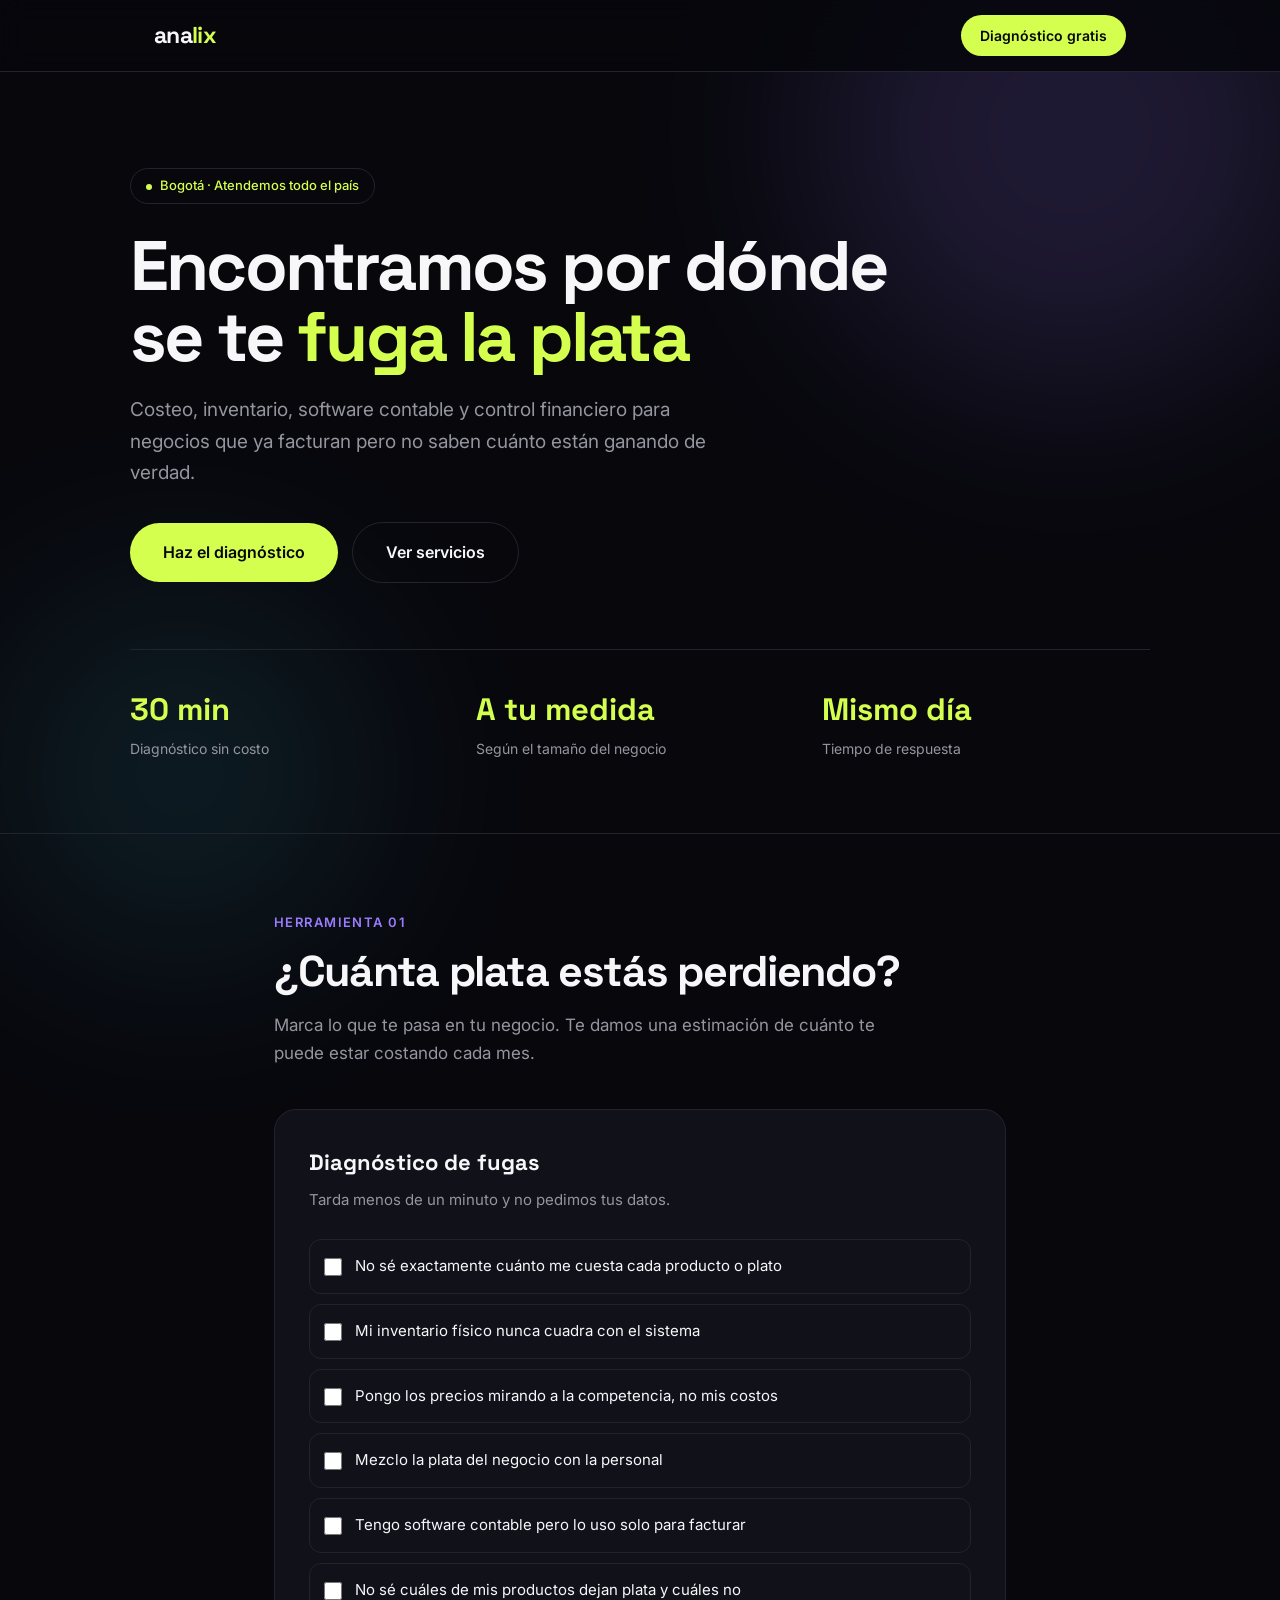
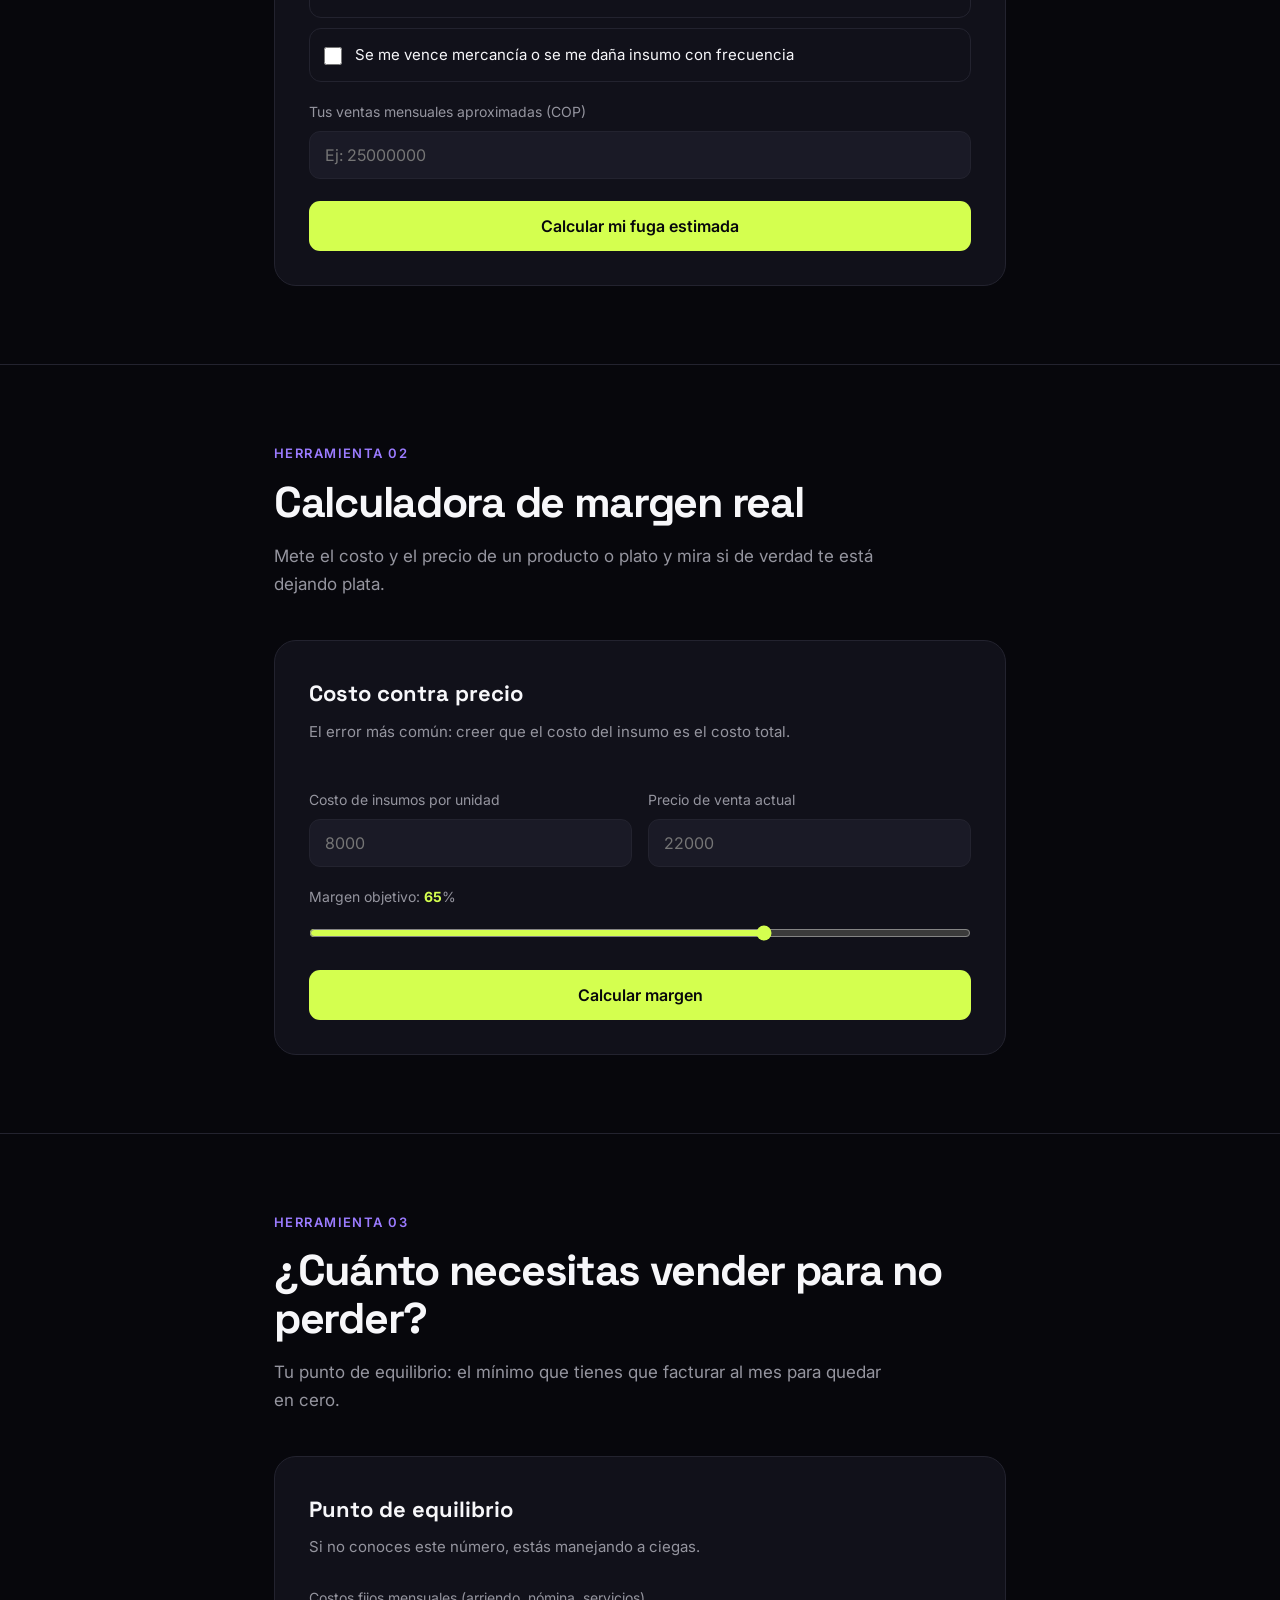
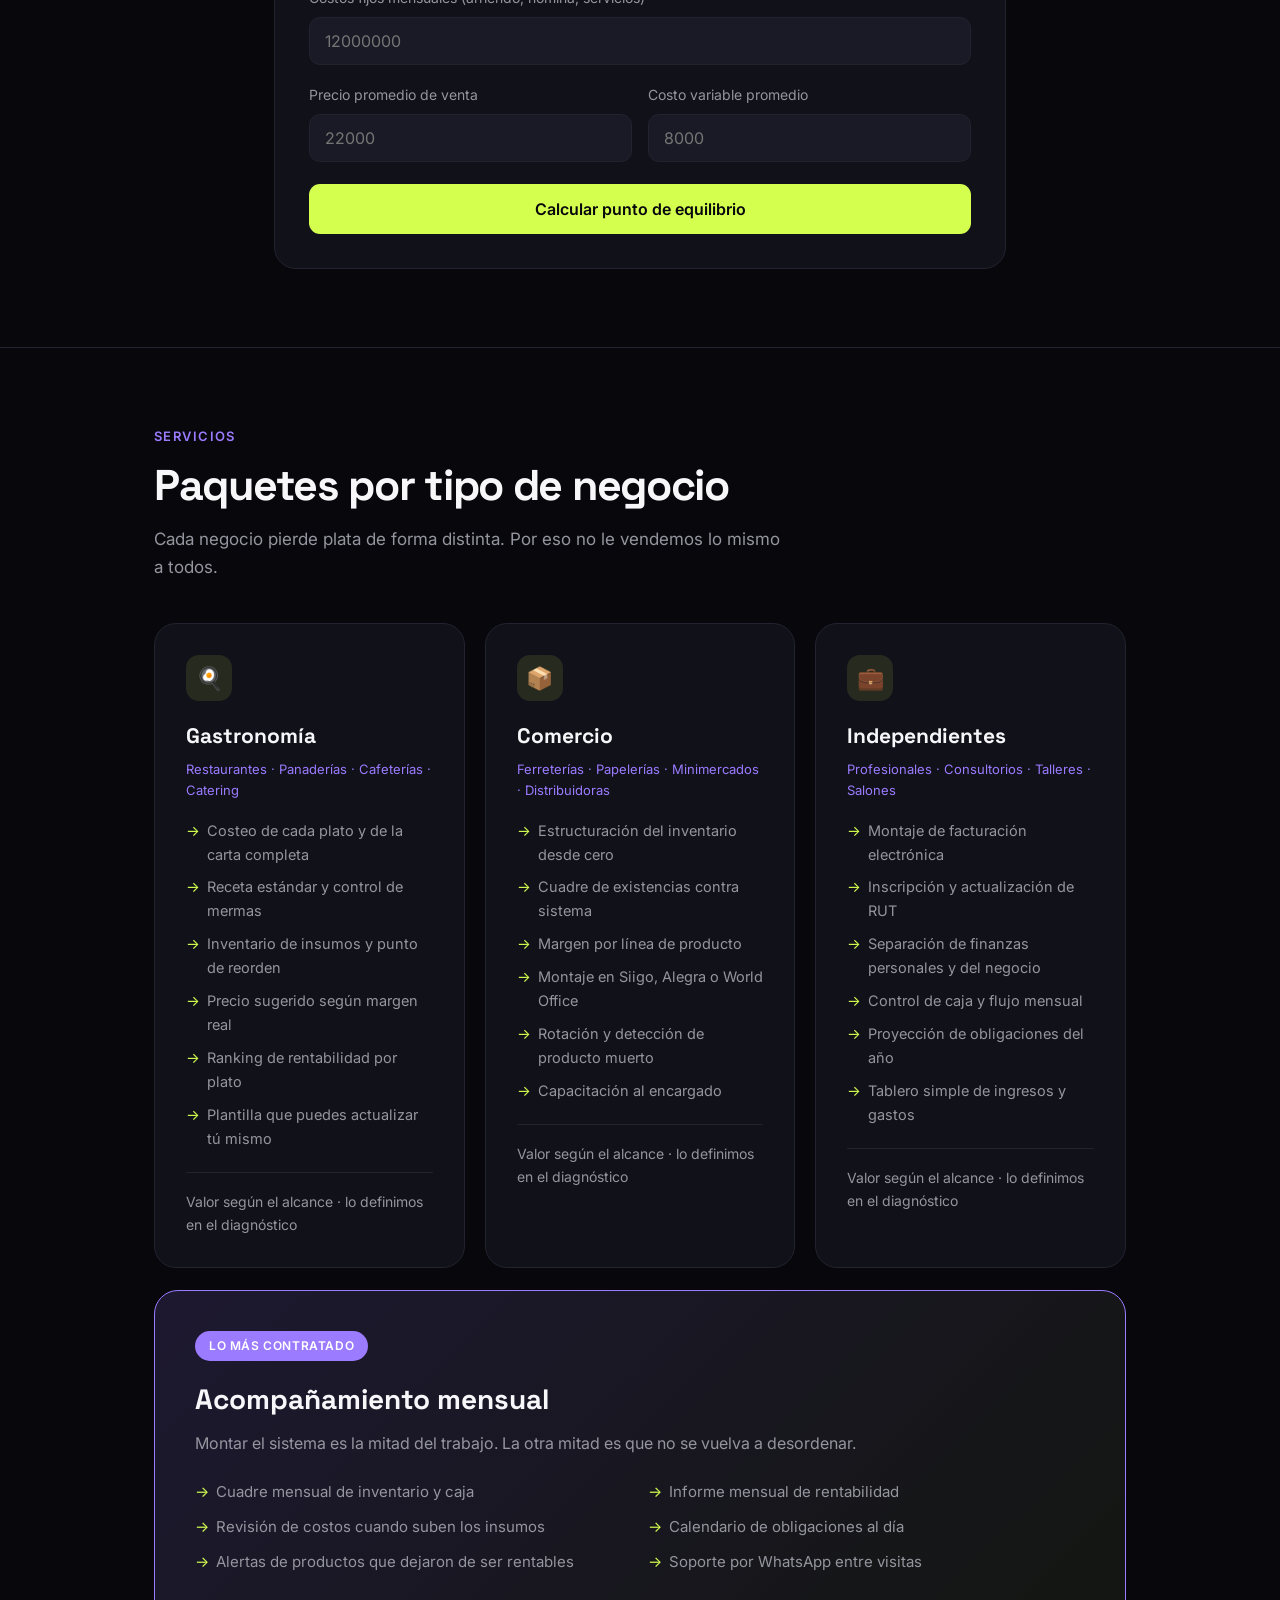
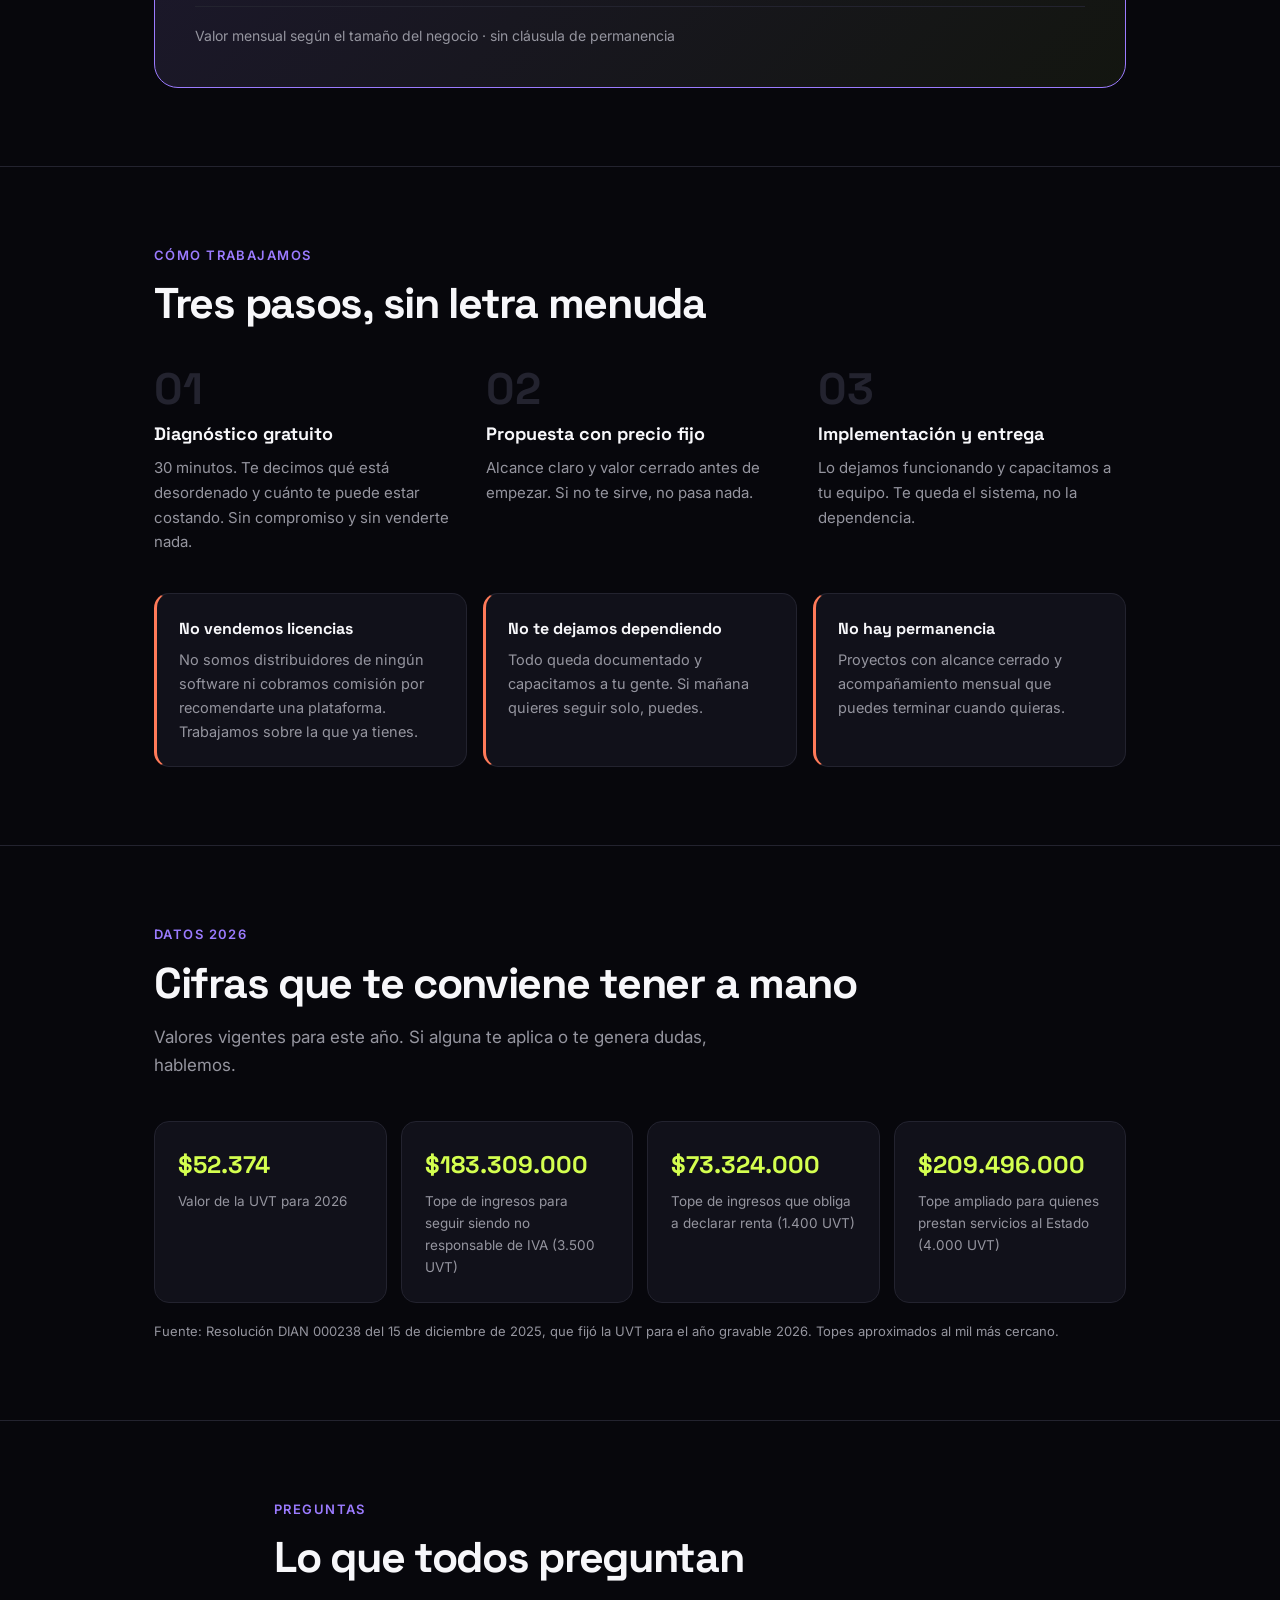
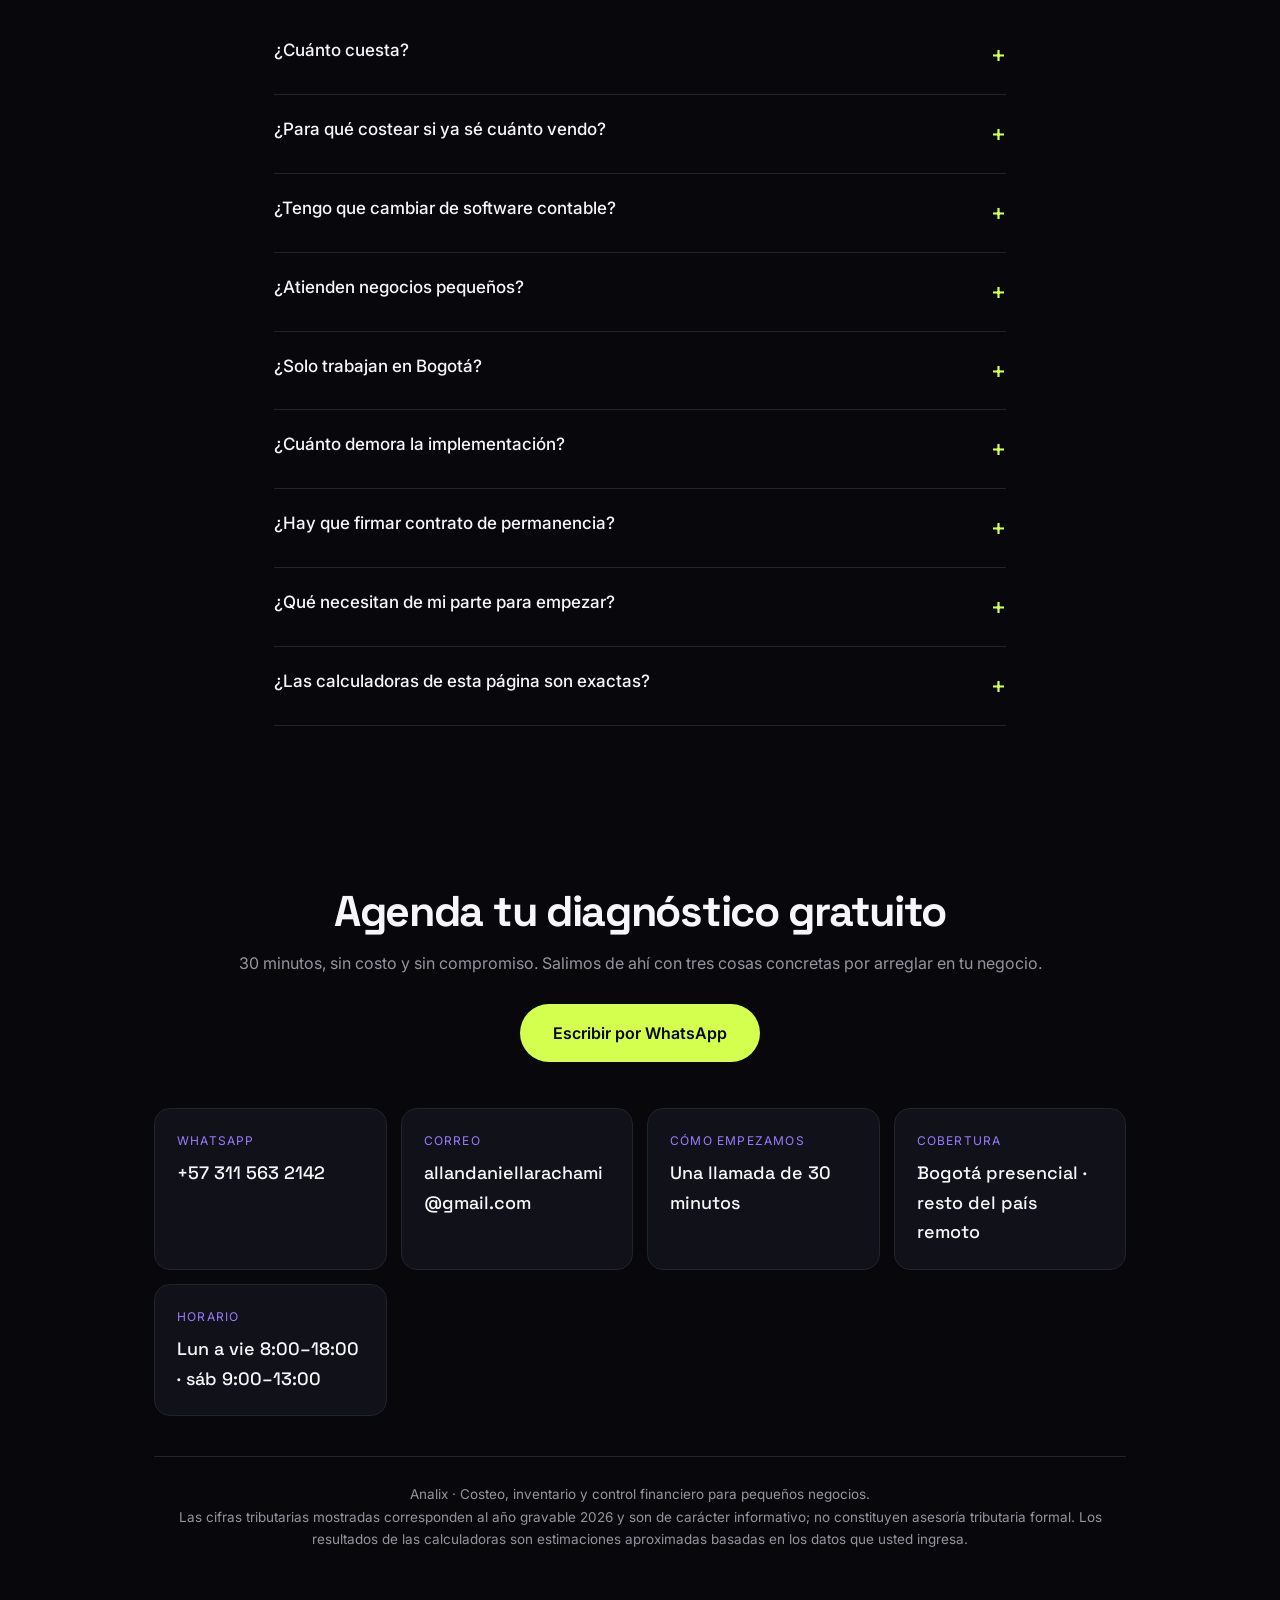
==== commit dfb2f348: "Update index.html" ====
--- a/index.html
+++ b/index.html
@@ -352,8 +352,7 @@
   </div>
   <div class="contacto rv">
     <div class="cbox"><div class="ck">WhatsApp</div><a class="cv" href="https://wa.me/573115632142" target="_blank" rel="noopener">+57 311 563 2142</a></div>
-    <!-- Para mostrar el correo, reemplaza esta caja por:
-    <div class="cbox"><div class="ck">Correo</div><a class="cv" href="mailto:TUCORREO@DOMINIO.COM">TUCORREO@DOMINIO.COM</a></div> -->
+    <div class="cbox"><div class="ck">Correo</div><a class="cv" href="mailto:allandaniellarachami@gmail.com">allandaniellarachami@gmail.com</a></div>
     <div class="cbox"><div class="ck">Cómo empezamos</div><div class="cv">Una llamada de 30 minutos</div></div>
     <div class="cbox"><div class="ck">Cobertura</div><div class="cv">Bogotá presencial · resto del país remoto</div></div>
     <div class="cbox"><div class="ck">Horario</div><div class="cv">Lun a vie 8:00–18:00 · sáb 9:00–13:00</div></div>
@@ -374,6 +373,7 @@
   "description":"Costeo, inventario, software contable y control financiero para pequeños negocios en Colombia.",
   "areaServed":[{"@type":"City","name":"Bogotá"},{"@type":"Country","name":"Colombia"}],
   "telephone":"+573115632142",
+  "email":"allandaniellarachami@gmail.com",
   "priceRange":"$$",
   "address":{"@type":"PostalAddress","addressLocality":"Bogotá","addressCountry":"CO"},
   "openingHoursSpecification":[
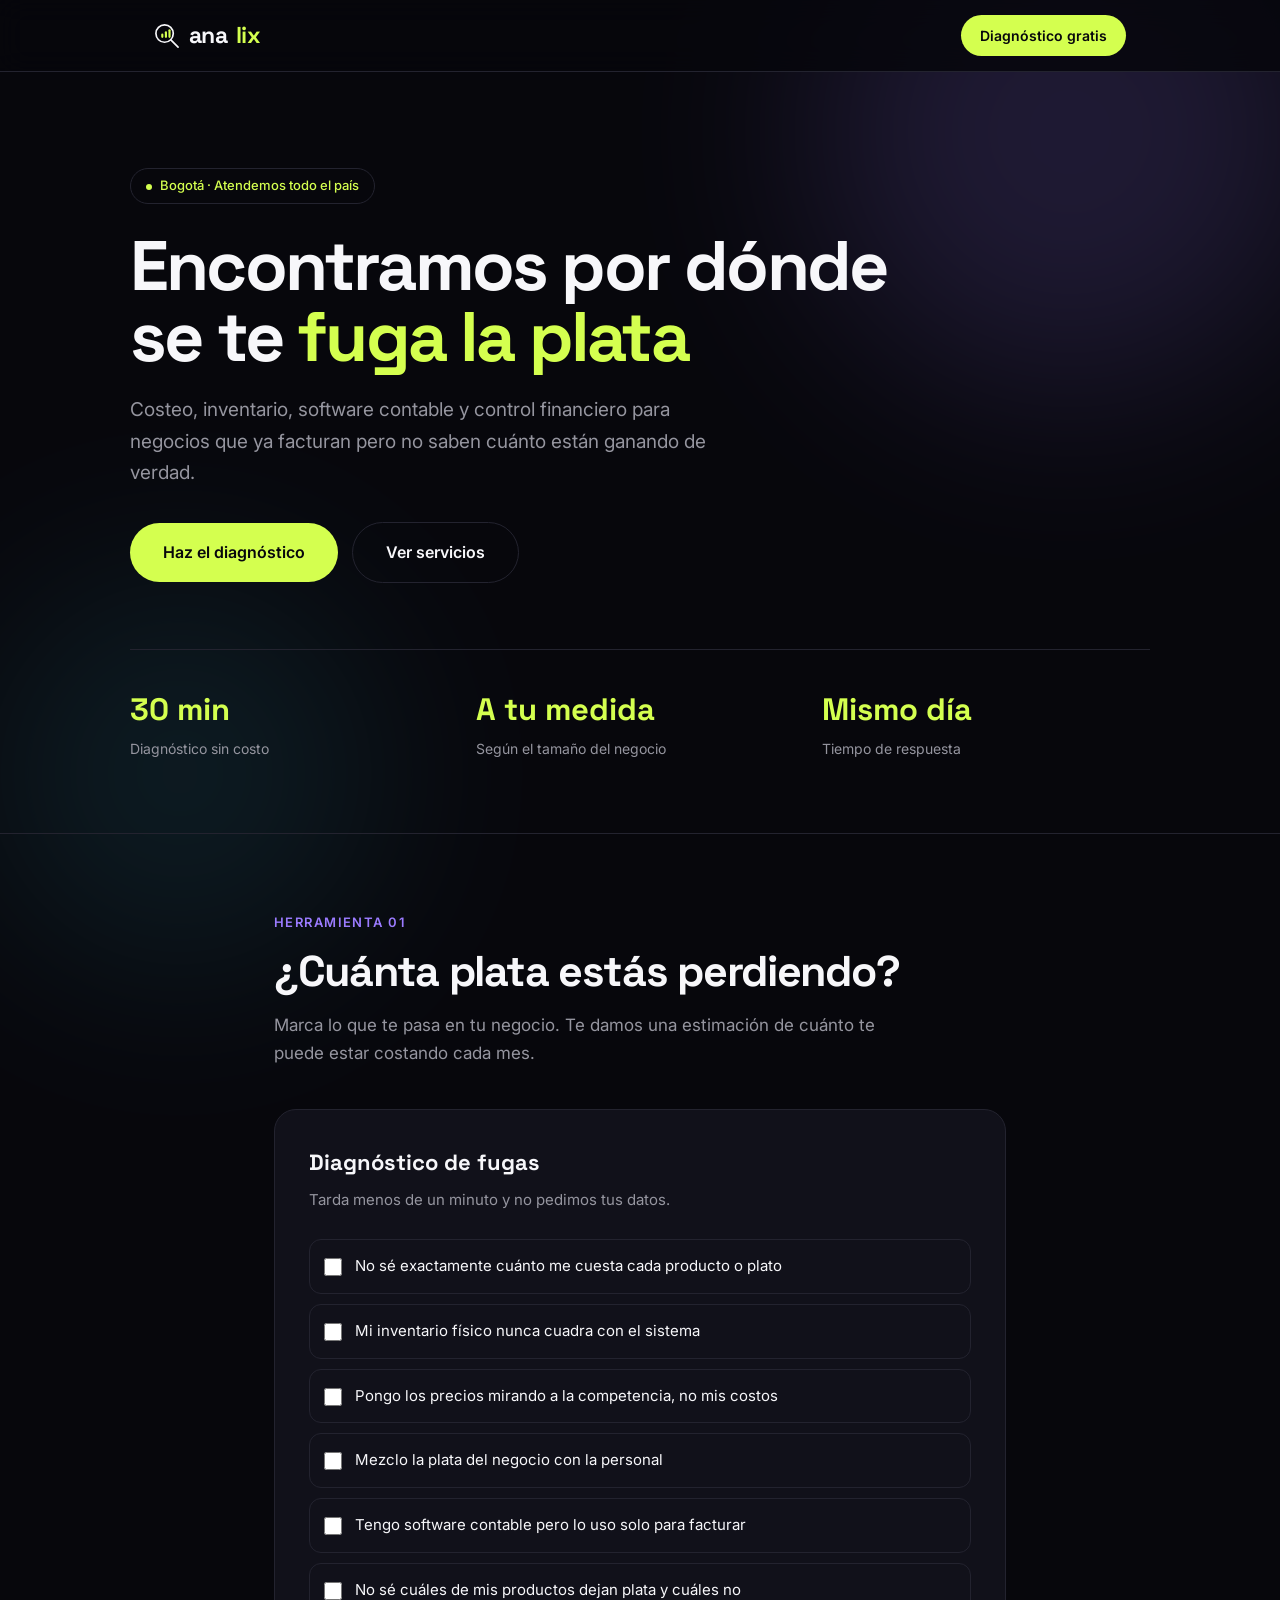
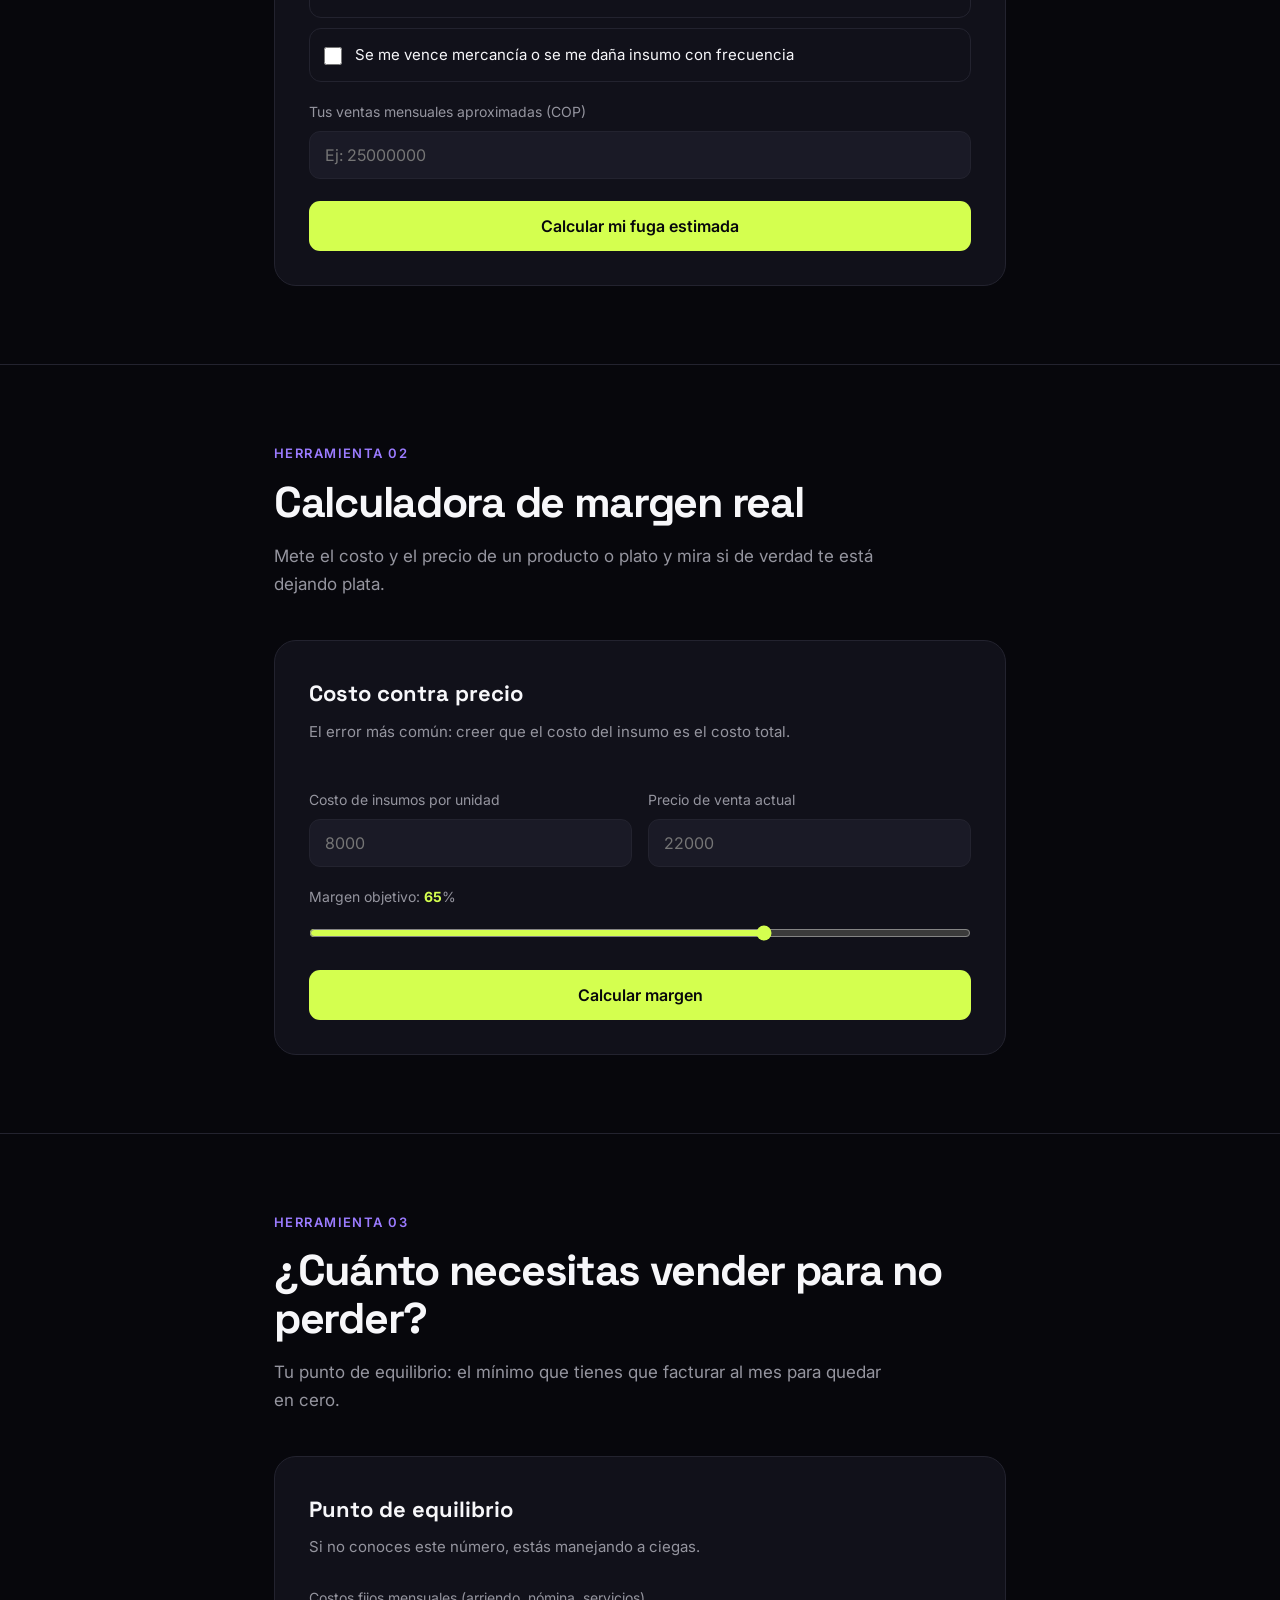
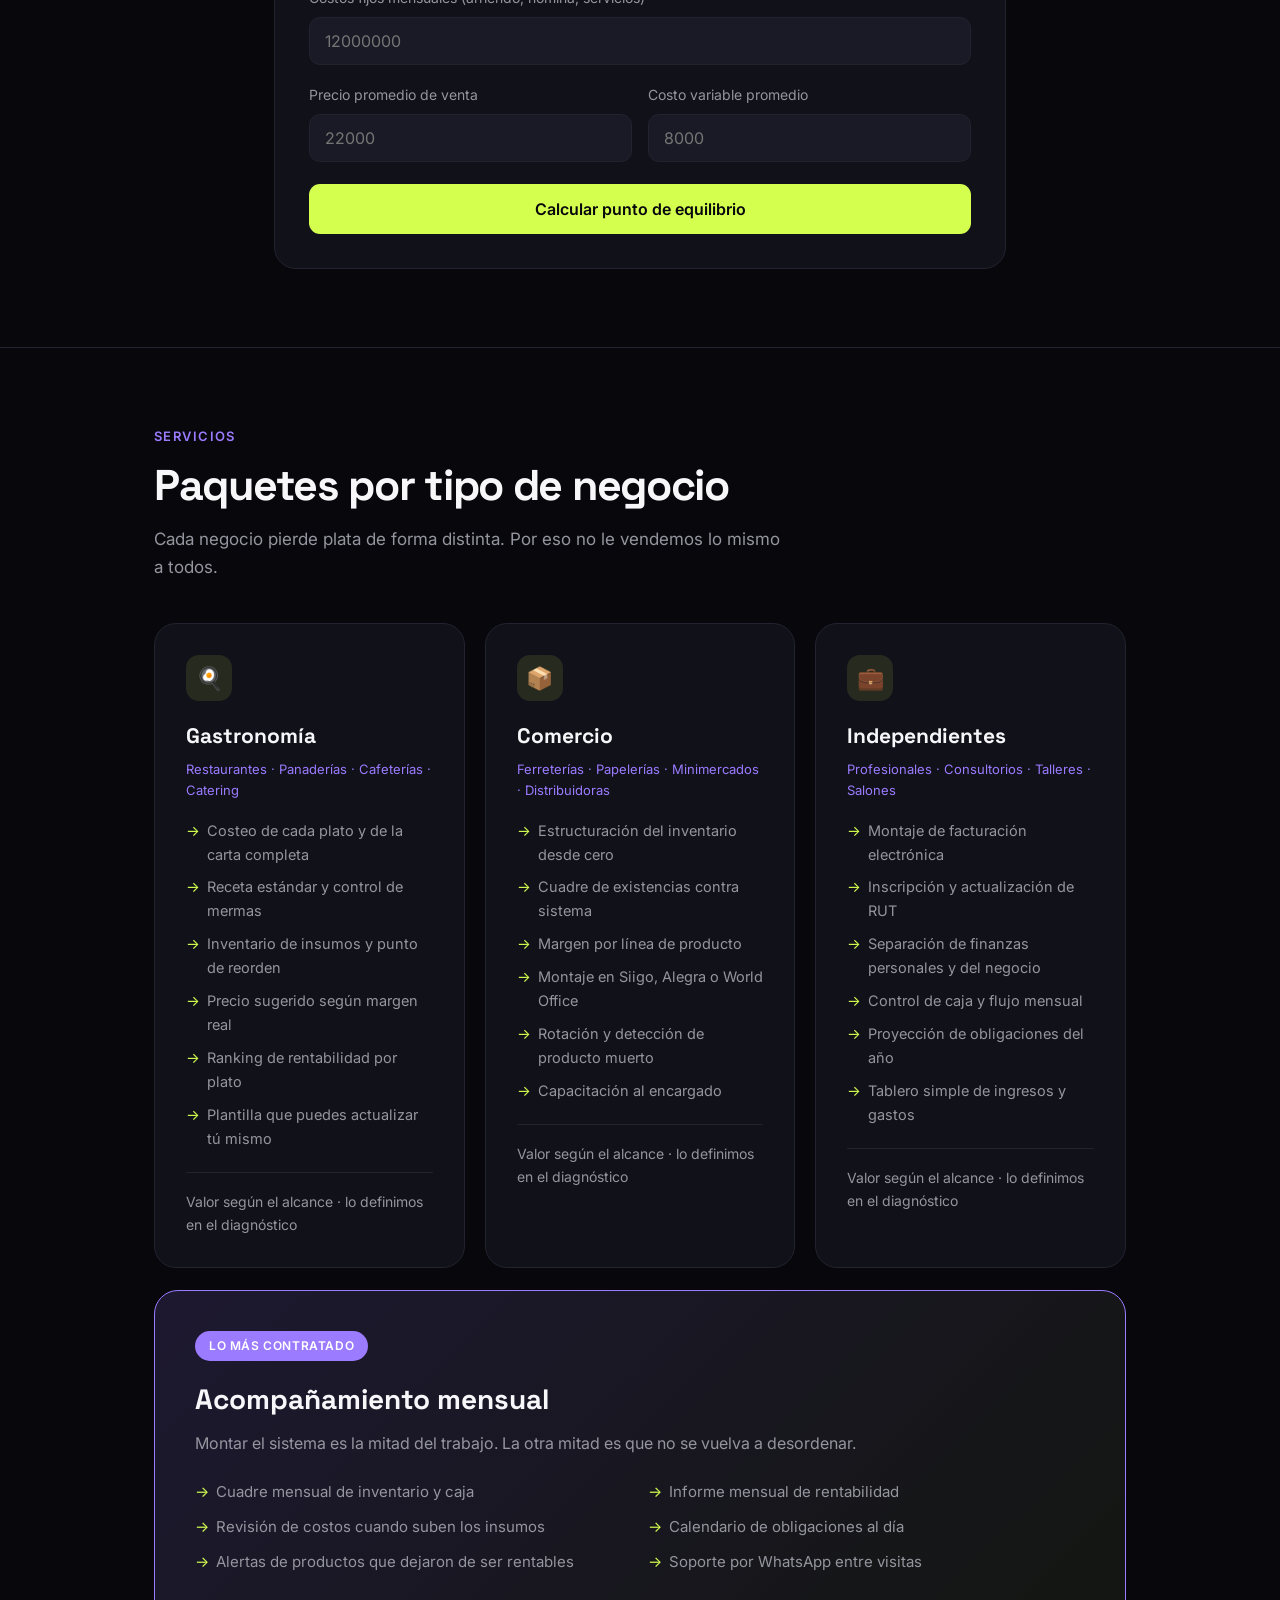
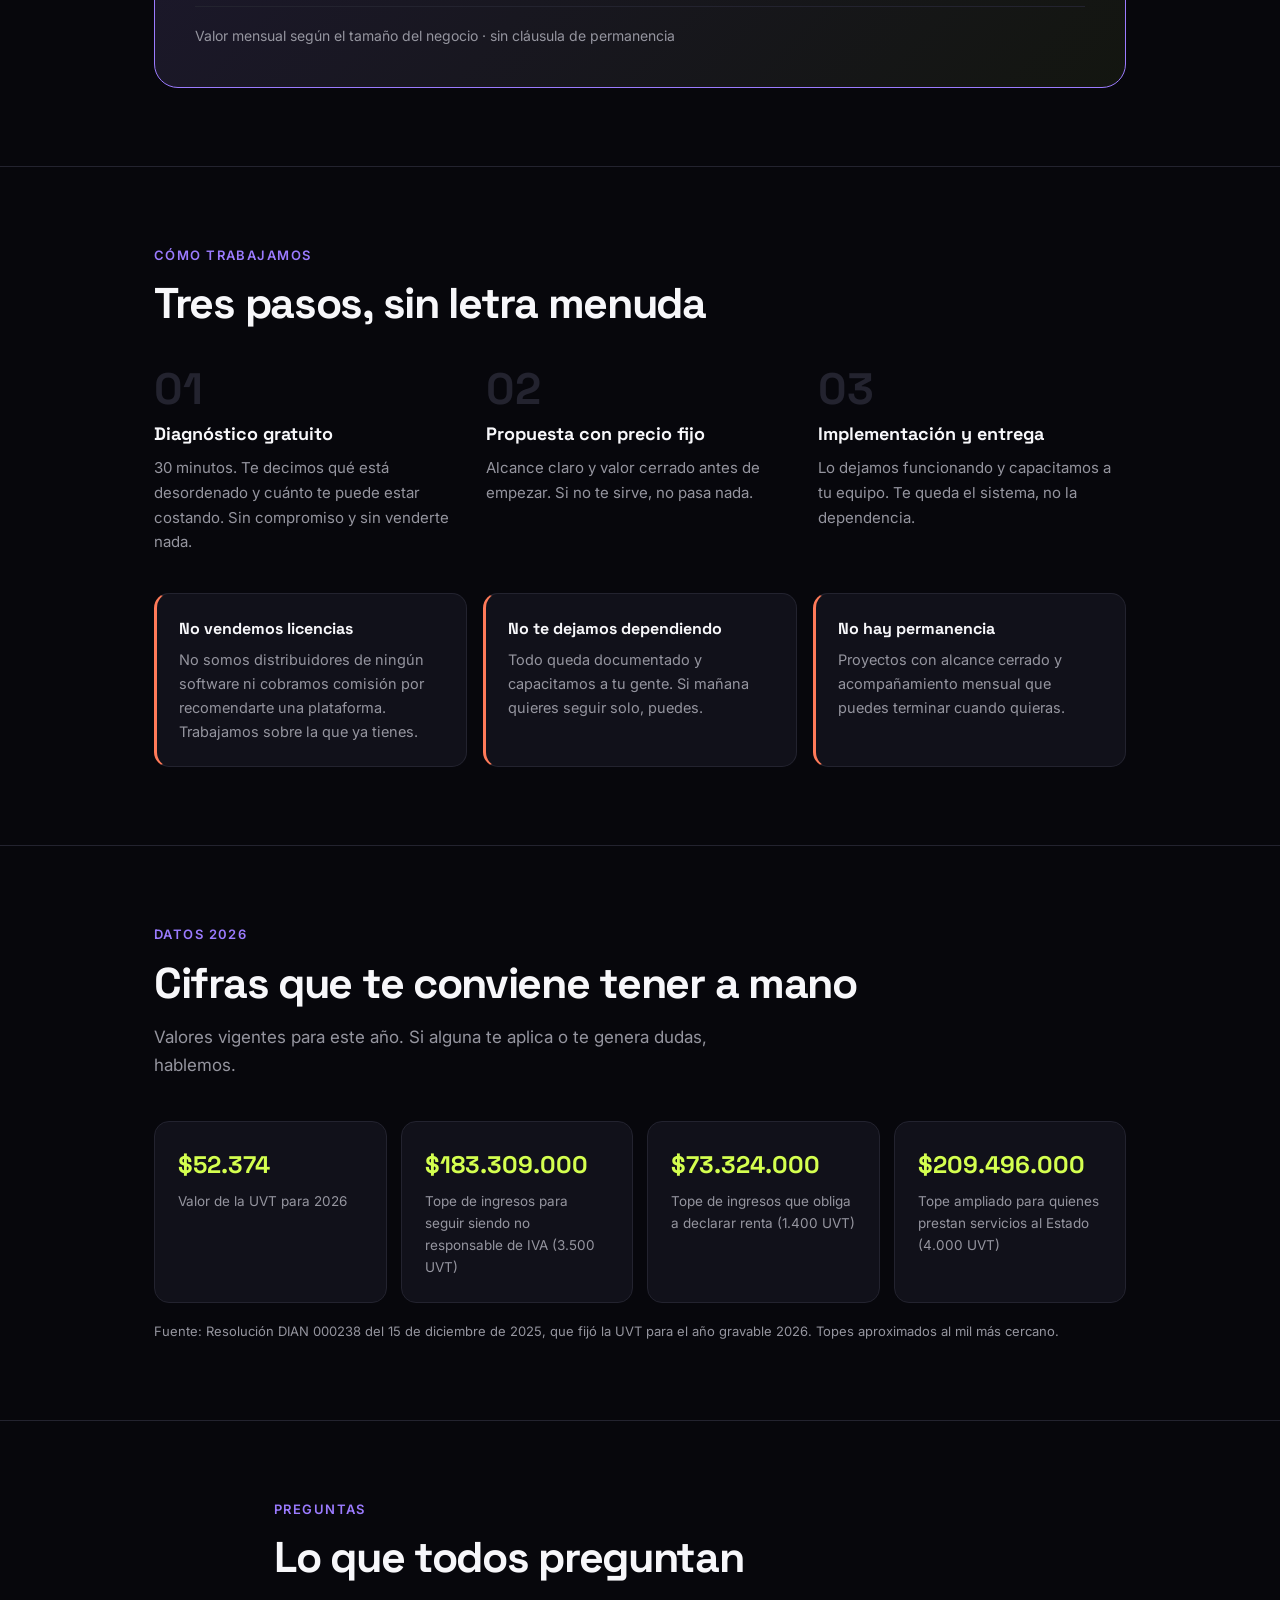
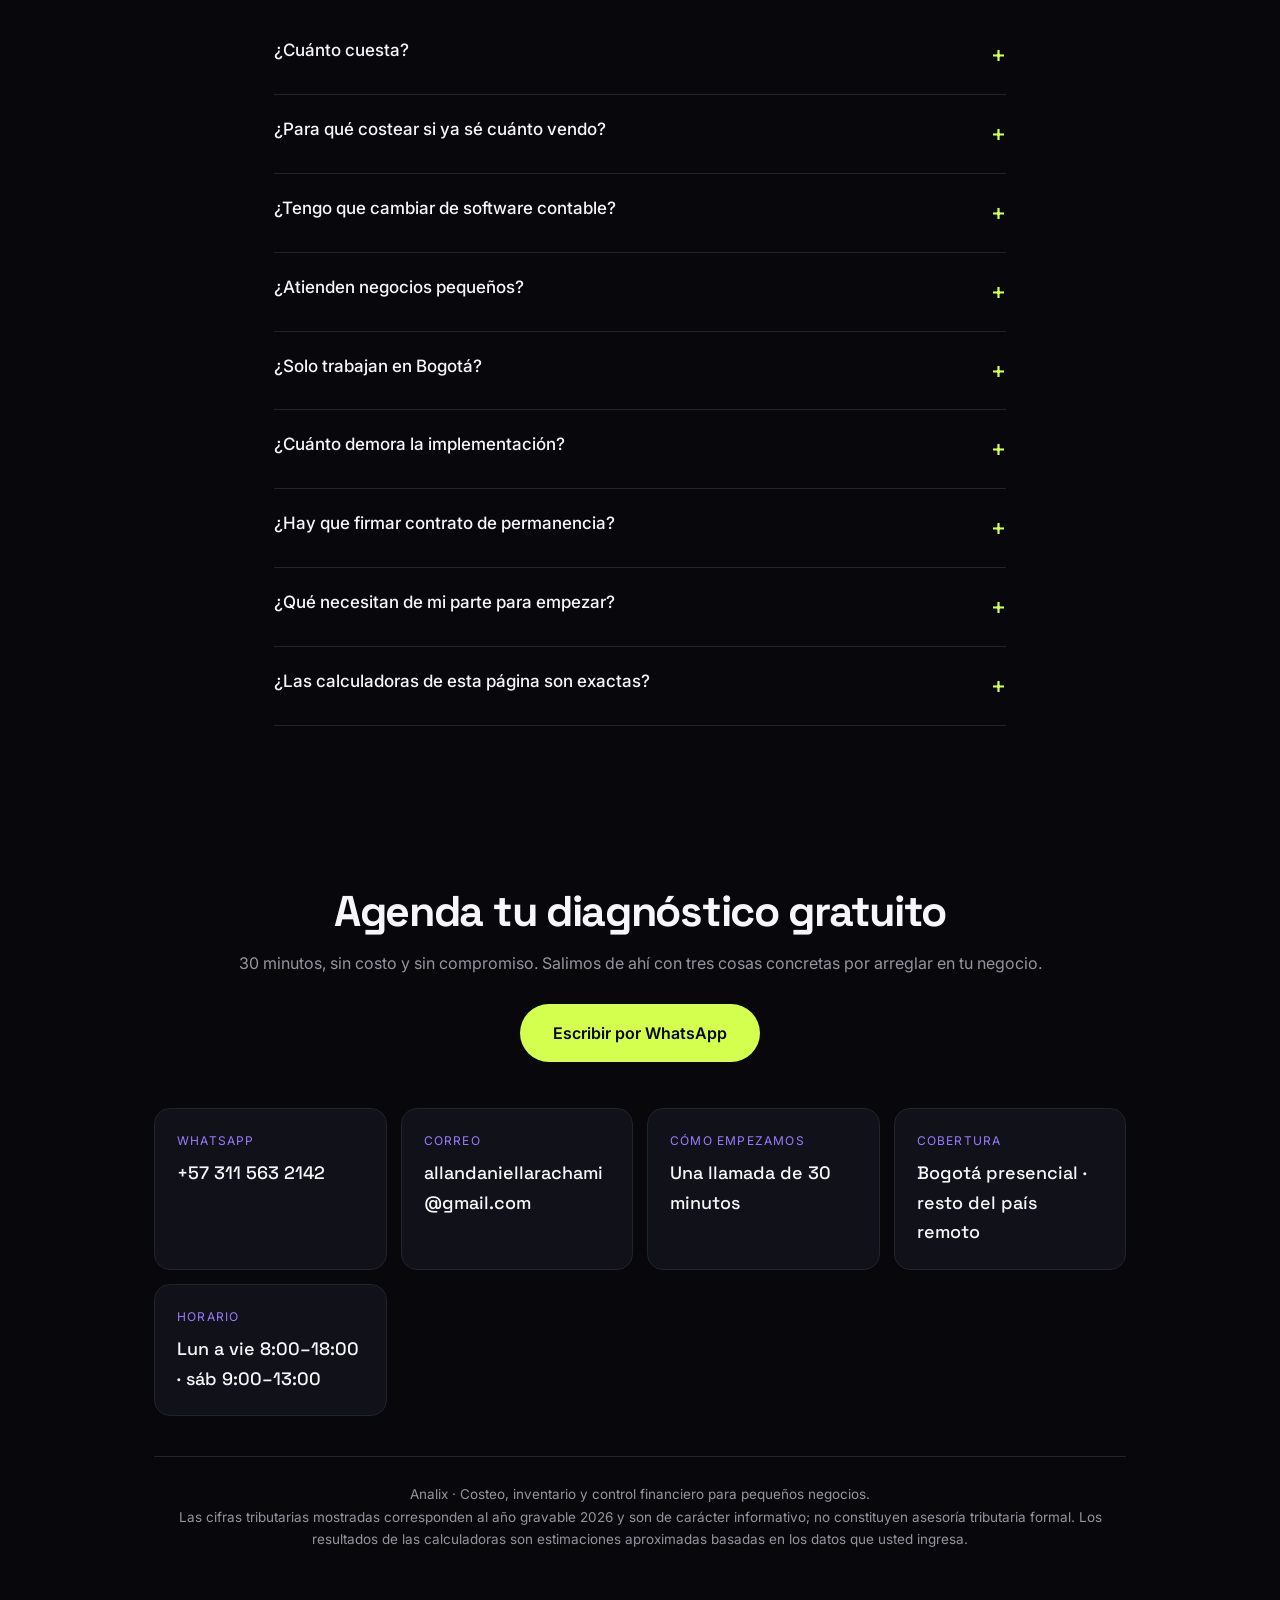
==== commit 1e61ab86: "Update index.html" ====
--- a/index.html
+++ b/index.html
@@ -26,7 +26,7 @@
 <meta name="twitter:title" content="Encontramos por dónde se te fuga la plata">
 <meta name="twitter:description" content="Costeo, inventario y control financiero para pequeños negocios en Colombia.">
 
-<link rel="icon" href="data:image/svg+xml,%3Csvg xmlns='http://www.w3.org/2000/svg' viewBox='0 0 64 64'%3E%3Crect width='64' height='64' rx='14' fill='%2307070C'/%3E%3Ctext x='32' y='45' font-family='Arial,sans-serif' font-size='40' font-weight='bold' fill='%23D4FF4F' text-anchor='middle'%3Ea%3C/text%3E%3C/svg%3E">
+<link rel="icon" href="data:image/svg+xml,%3Csvg xmlns='http://www.w3.org/2000/svg' viewBox='0 0 54 54'%3E%3Crect width='54' height='54' rx='11' fill='%2307070C'/%3E%3Ccircle cx='22' cy='22' r='18' fill='none' stroke='%23F7F7FA' stroke-width='3.5'/%3E%3Crect x='15' y='22' width='4.5' height='9' rx='2.25' fill='%23D4FF4F'/%3E%3Crect x='22.5' y='17' width='4.5' height='14' rx='2.25' fill='%23D4FF4F'/%3E%3Crect x='30' y='13' width='4.5' height='18' rx='2.25' fill='%23D4FF4F'/%3E%3Cpath d='M35 35L50 50' stroke='%23F7F7FA' stroke-width='3.5' stroke-linecap='round'/%3E%3C/svg%3E">
 <link rel="preconnect" href="https://fonts.googleapis.com">
 <link rel="preconnect" href="https://fonts.gstatic.com" crossorigin>
 <link href="https://fonts.googleapis.com/css2?family=Space+Grotesk:wght@400;500;700&family=Inter:wght@400;500;600&display=swap" rel="stylesheet">
@@ -47,7 +47,8 @@
 
 nav{position:sticky;top:0;z-index:50;background:rgba(7,7,12,.85);backdrop-filter:blur(14px);border-bottom:1px solid var(--line)}
 .navin{max-width:1020px;margin:0 auto;padding:15px 24px;display:flex;justify-content:space-between;align-items:center;gap:14px}
-.logo{font-family:'Space Grotesk';font-weight:700;font-size:23px;letter-spacing:-.03em}
+.logo{font-family:'Space Grotesk';font-weight:700;font-size:23px;letter-spacing:-.03em;display:flex;align-items:center;gap:9px}
+.logo svg{width:26px;height:26px;flex-shrink:0}
 .logo span{color:var(--lime)}
 .navcta{background:var(--lime);color:#07070C;text-decoration:none;padding:9px 19px;border-radius:99px;font-weight:600;font-size:14px;transition:.2s;white-space:nowrap}
 .navcta:hover{box-shadow:0 0 22px rgba(212,255,79,.45)}
@@ -164,7 +165,7 @@
 <a class="skip" href="#contenido">Ir al contenido</a>
 
 <nav><div class="navin">
-  <div class="logo">ana<span>lix</span></div>
+  <div class="logo"><svg viewBox="0 0 54 54" fill="none" aria-hidden="true"><circle cx="22" cy="22" r="18" stroke="#F7F7FA" stroke-width="3.5"/><rect x="15" y="22" width="4.5" height="9" rx="2.25" fill="#D4FF4F"/><rect x="22.5" y="17" width="4.5" height="14" rx="2.25" fill="#D4FF4F"/><rect x="30" y="13" width="4.5" height="18" rx="2.25" fill="#D4FF4F"/><path d="M35 35L50 50" stroke="#F7F7FA" stroke-width="3.5" stroke-linecap="round"/></svg>ana<span>lix</span></div>
   <a class="navcta" href="https://wa.me/573115632142?text=Hola%2C%20quiero%20el%20diagn%C3%B3stico%20gratuito%20de%2030%20minutos." target="_blank" rel="noopener">Diagnóstico gratis</a>
 </div></nav>
 
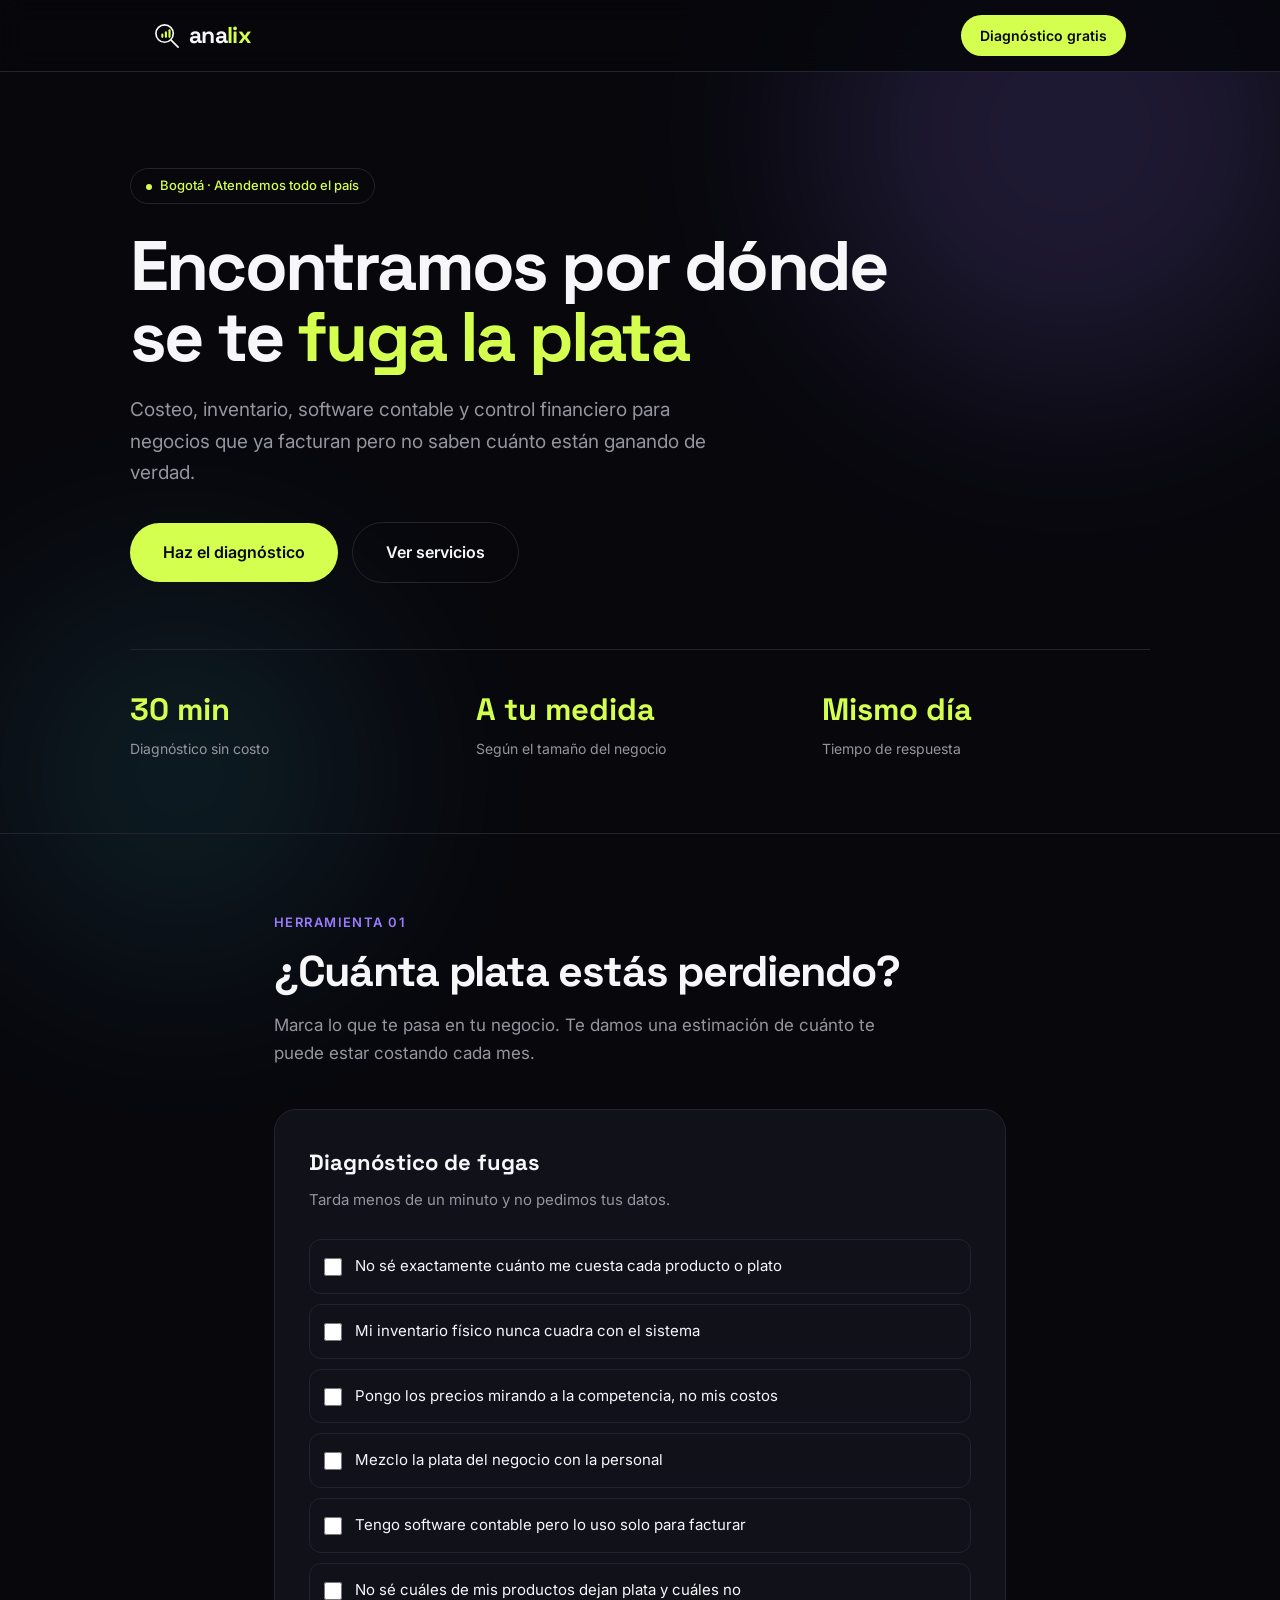
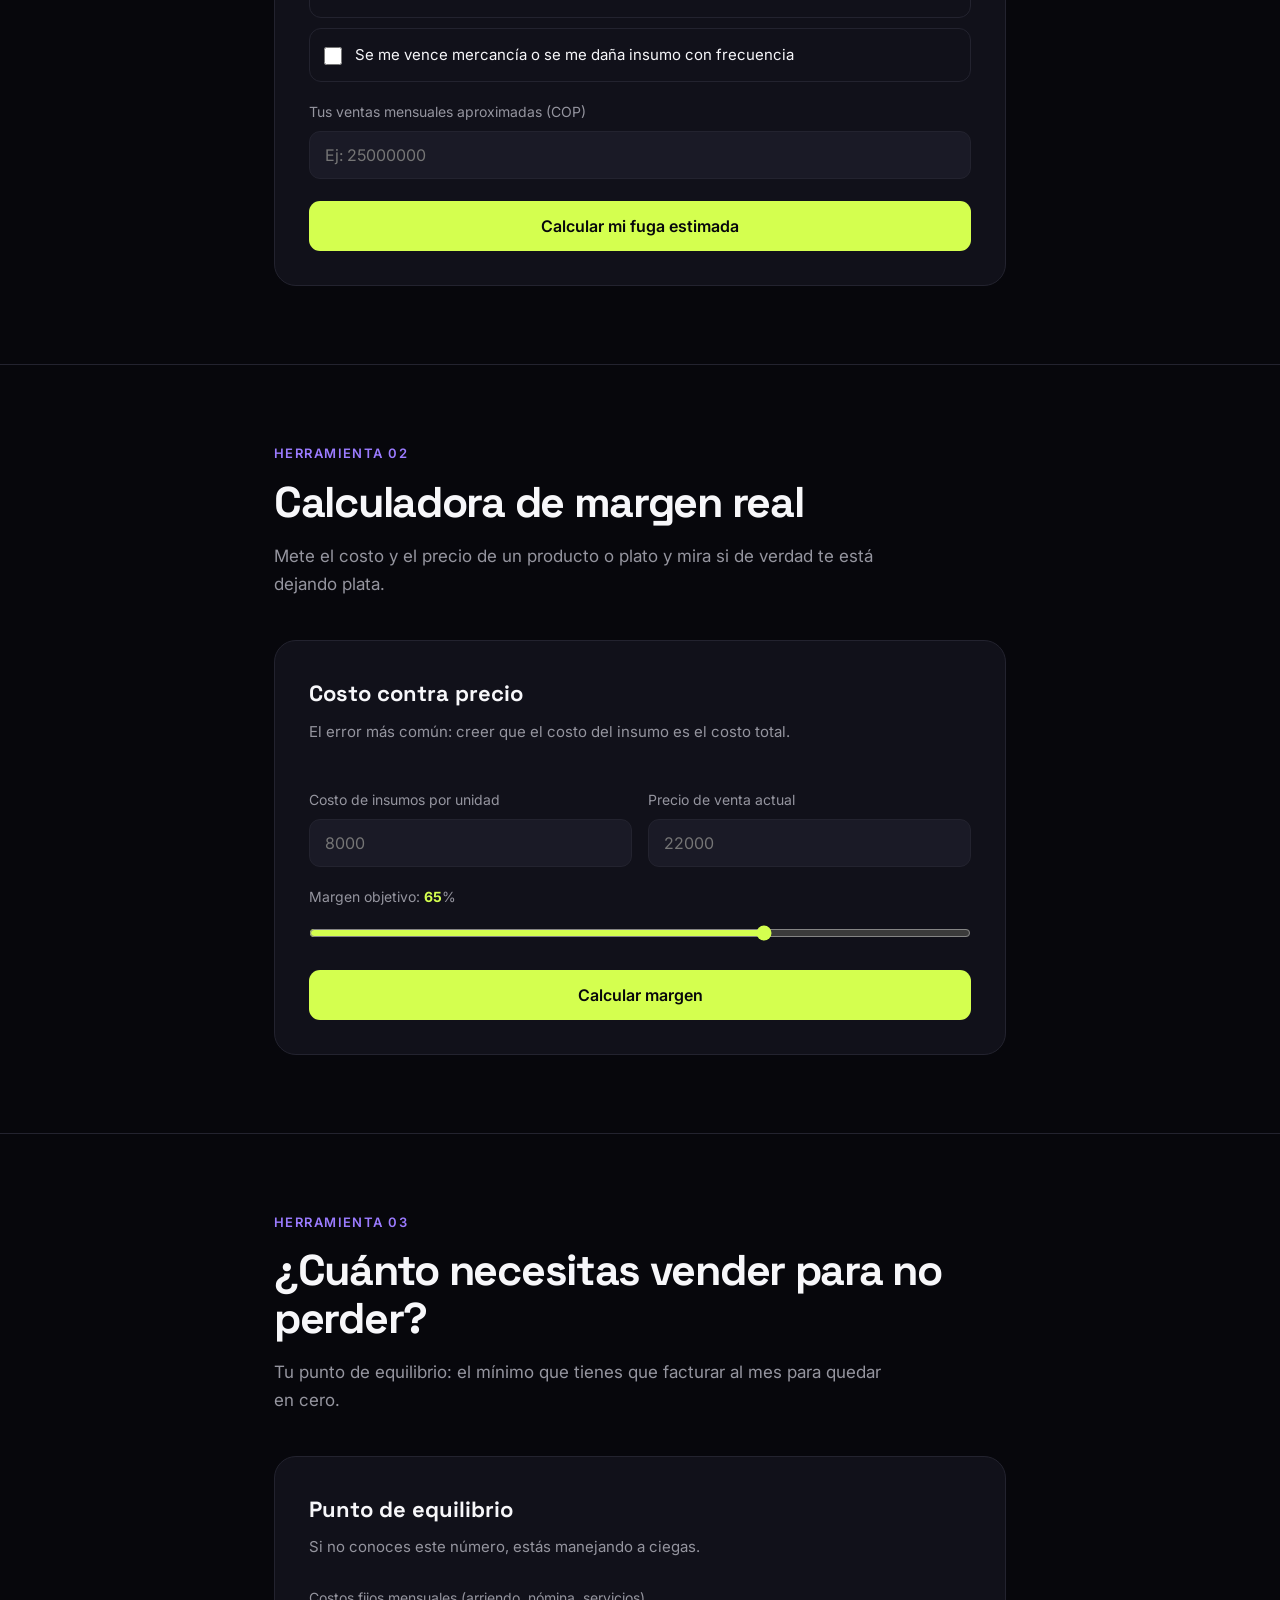
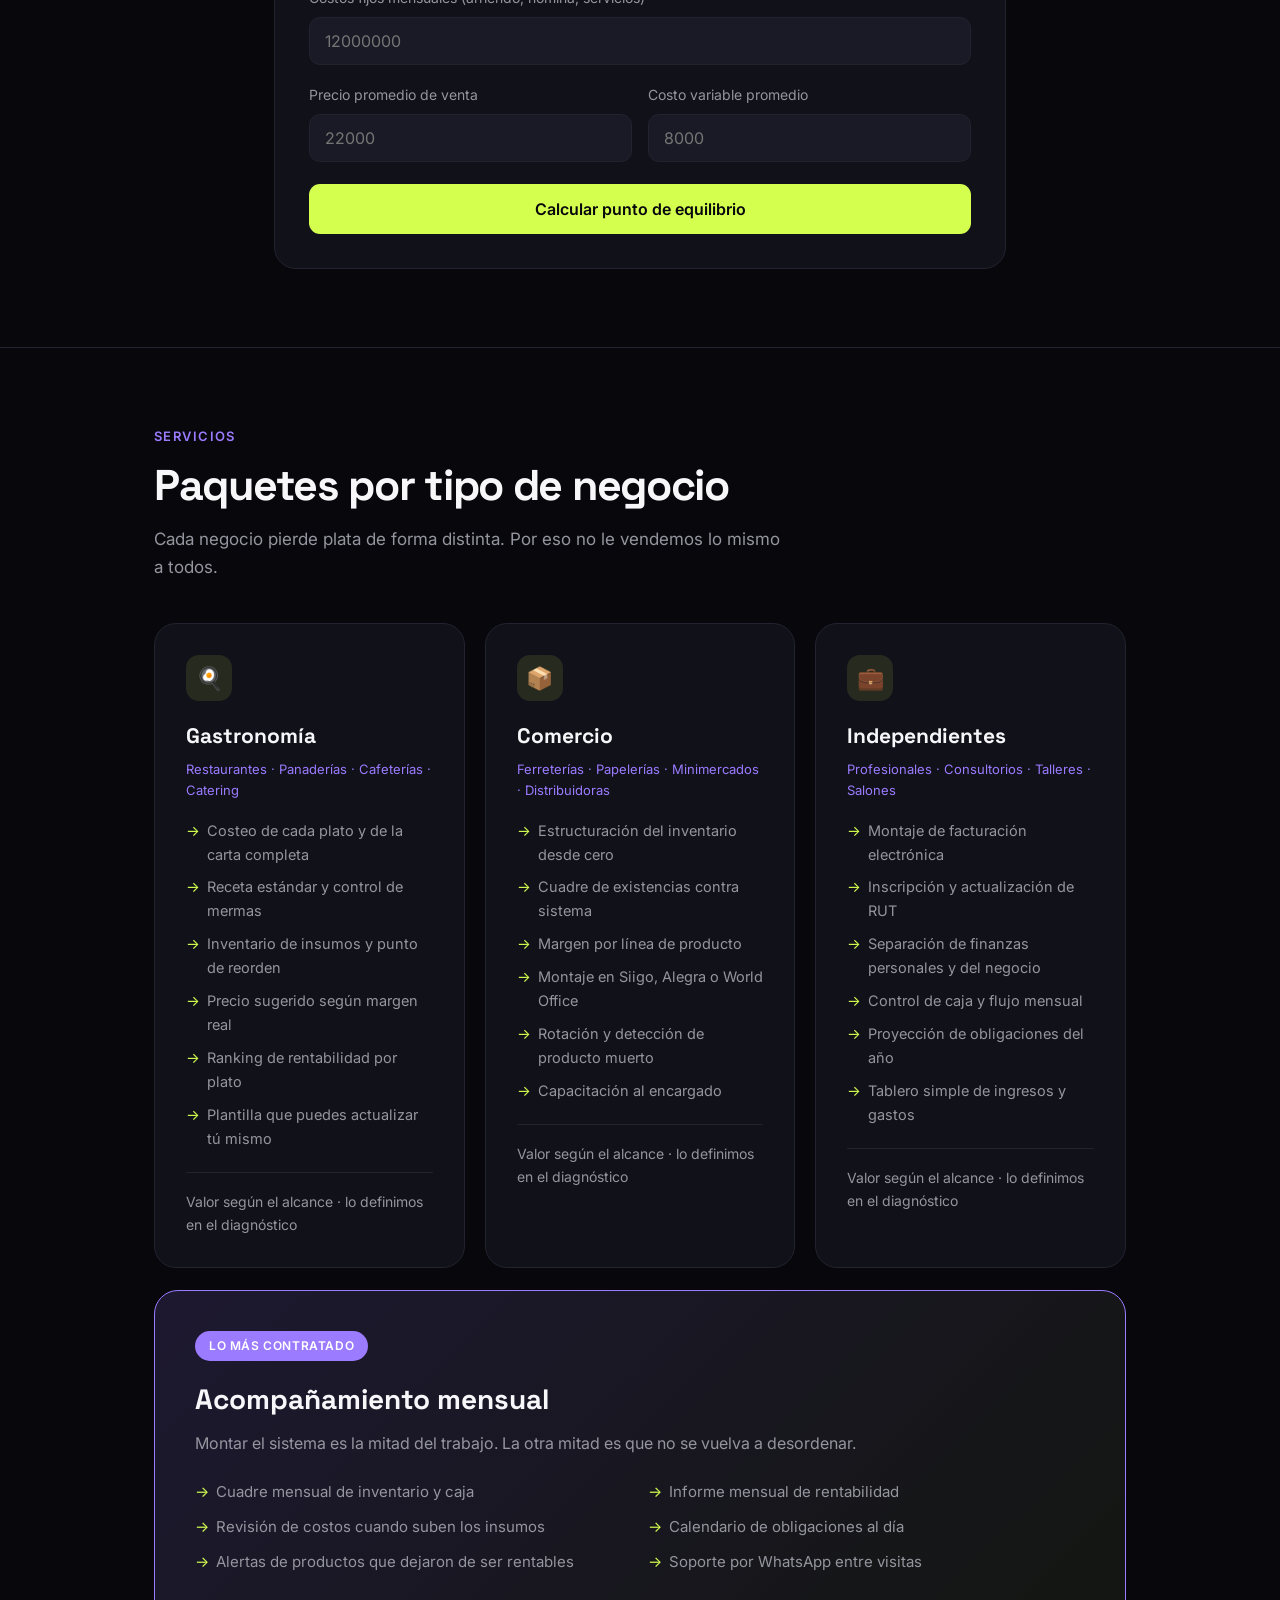
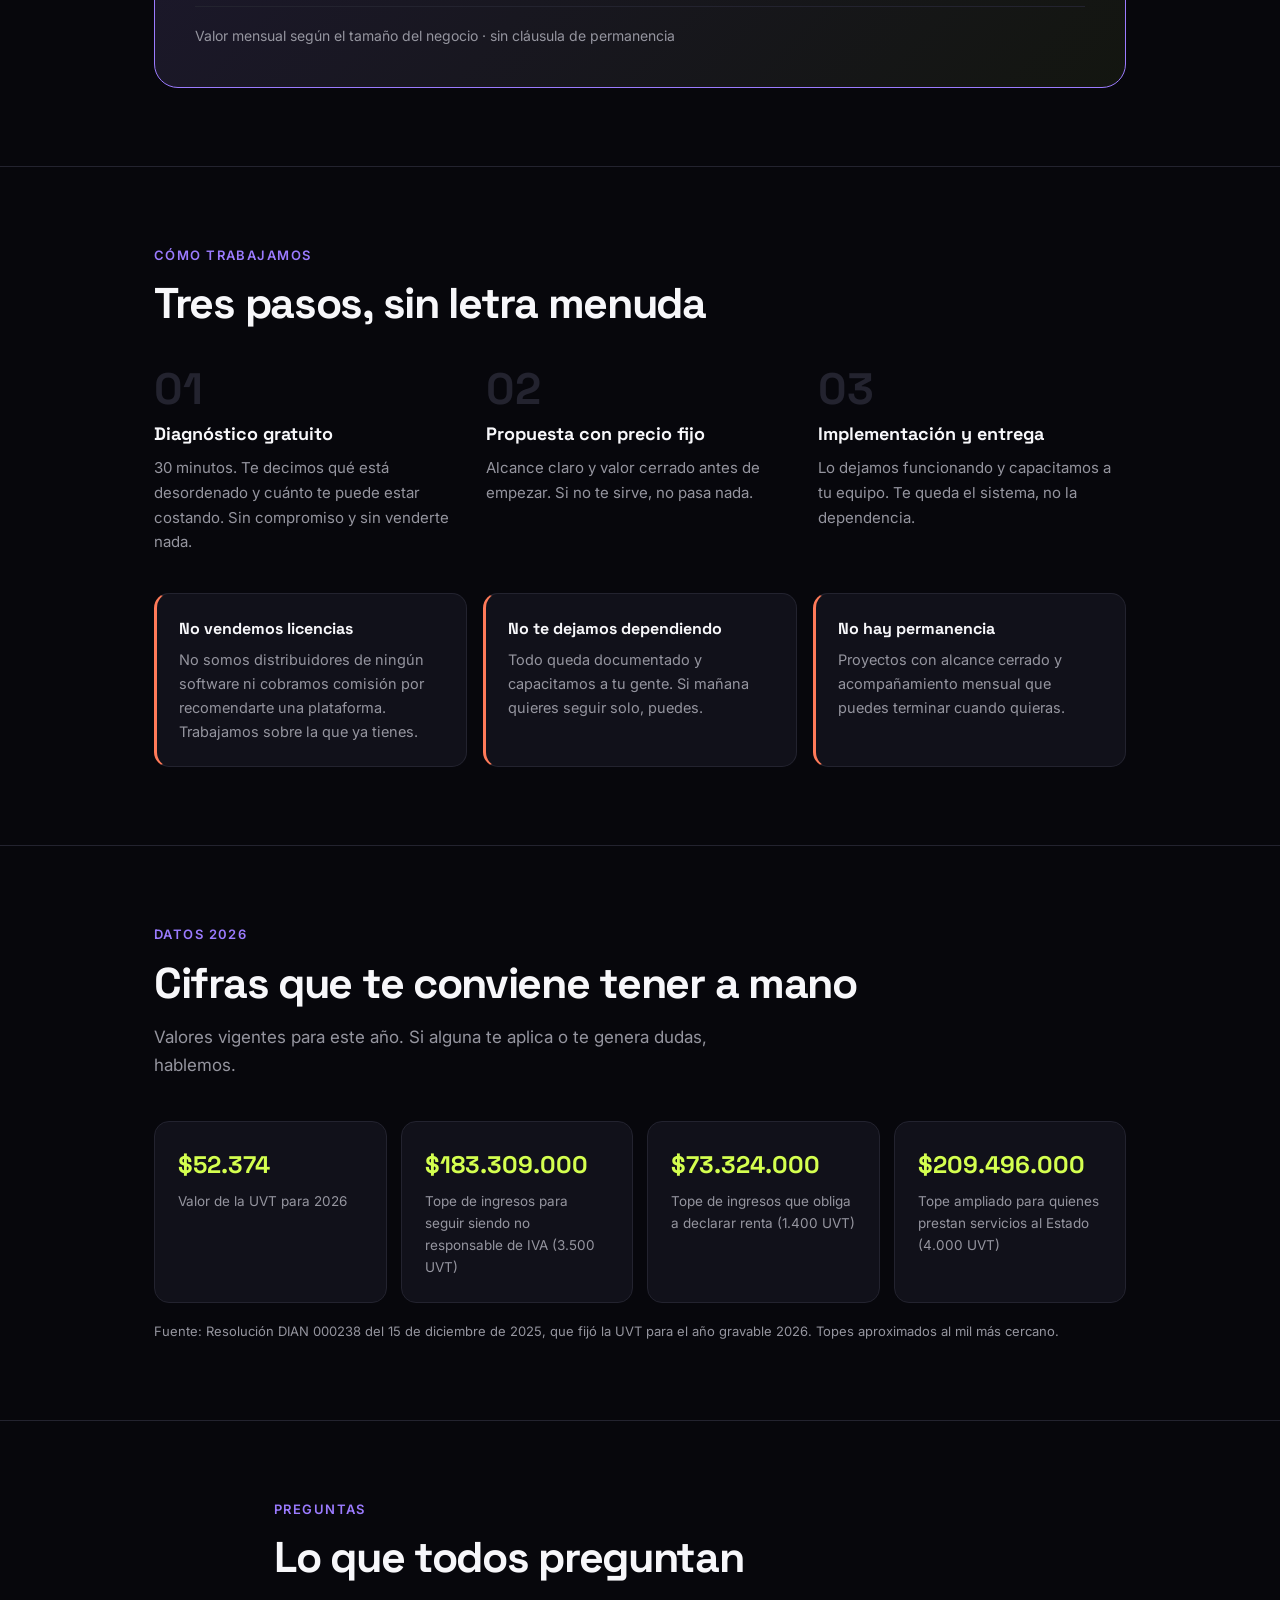
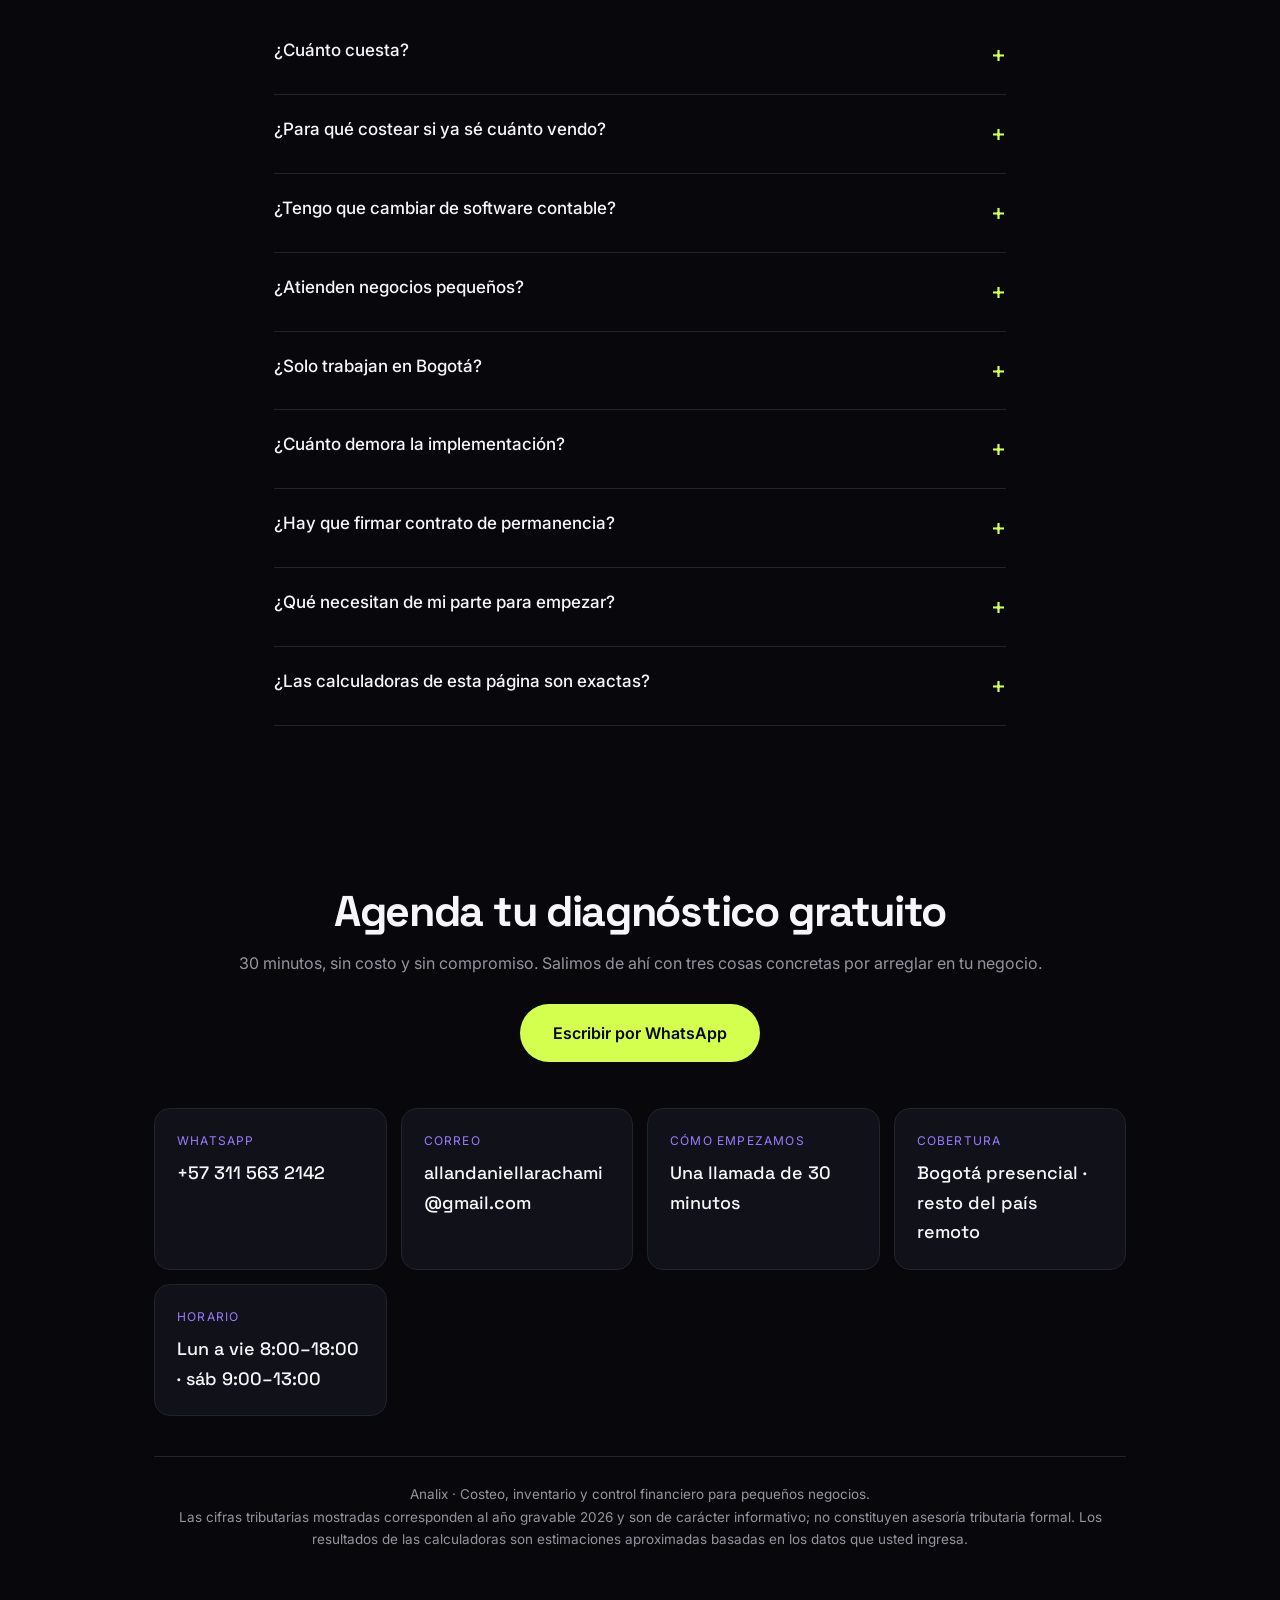
==== commit cab91eb7: "Update index.html" ====
--- a/index.html
+++ b/index.html
@@ -47,8 +47,8 @@
 
 nav{position:sticky;top:0;z-index:50;background:rgba(7,7,12,.85);backdrop-filter:blur(14px);border-bottom:1px solid var(--line)}
 .navin{max-width:1020px;margin:0 auto;padding:15px 24px;display:flex;justify-content:space-between;align-items:center;gap:14px}
-.logo{font-family:'Space Grotesk';font-weight:700;font-size:23px;letter-spacing:-.03em;display:flex;align-items:center;gap:9px}
-.logo svg{width:26px;height:26px;flex-shrink:0}
+.logo{font-family:'Space Grotesk';font-weight:700;font-size:23px;letter-spacing:-.03em;display:flex;align-items:center}
+.logo svg{width:26px;height:26px;flex-shrink:0;margin-right:9px}
 .logo span{color:var(--lime)}
 .navcta{background:var(--lime);color:#07070C;text-decoration:none;padding:9px 19px;border-radius:99px;font-weight:600;font-size:14px;transition:.2s;white-space:nowrap}
 .navcta:hover{box-shadow:0 0 22px rgba(212,255,79,.45)}
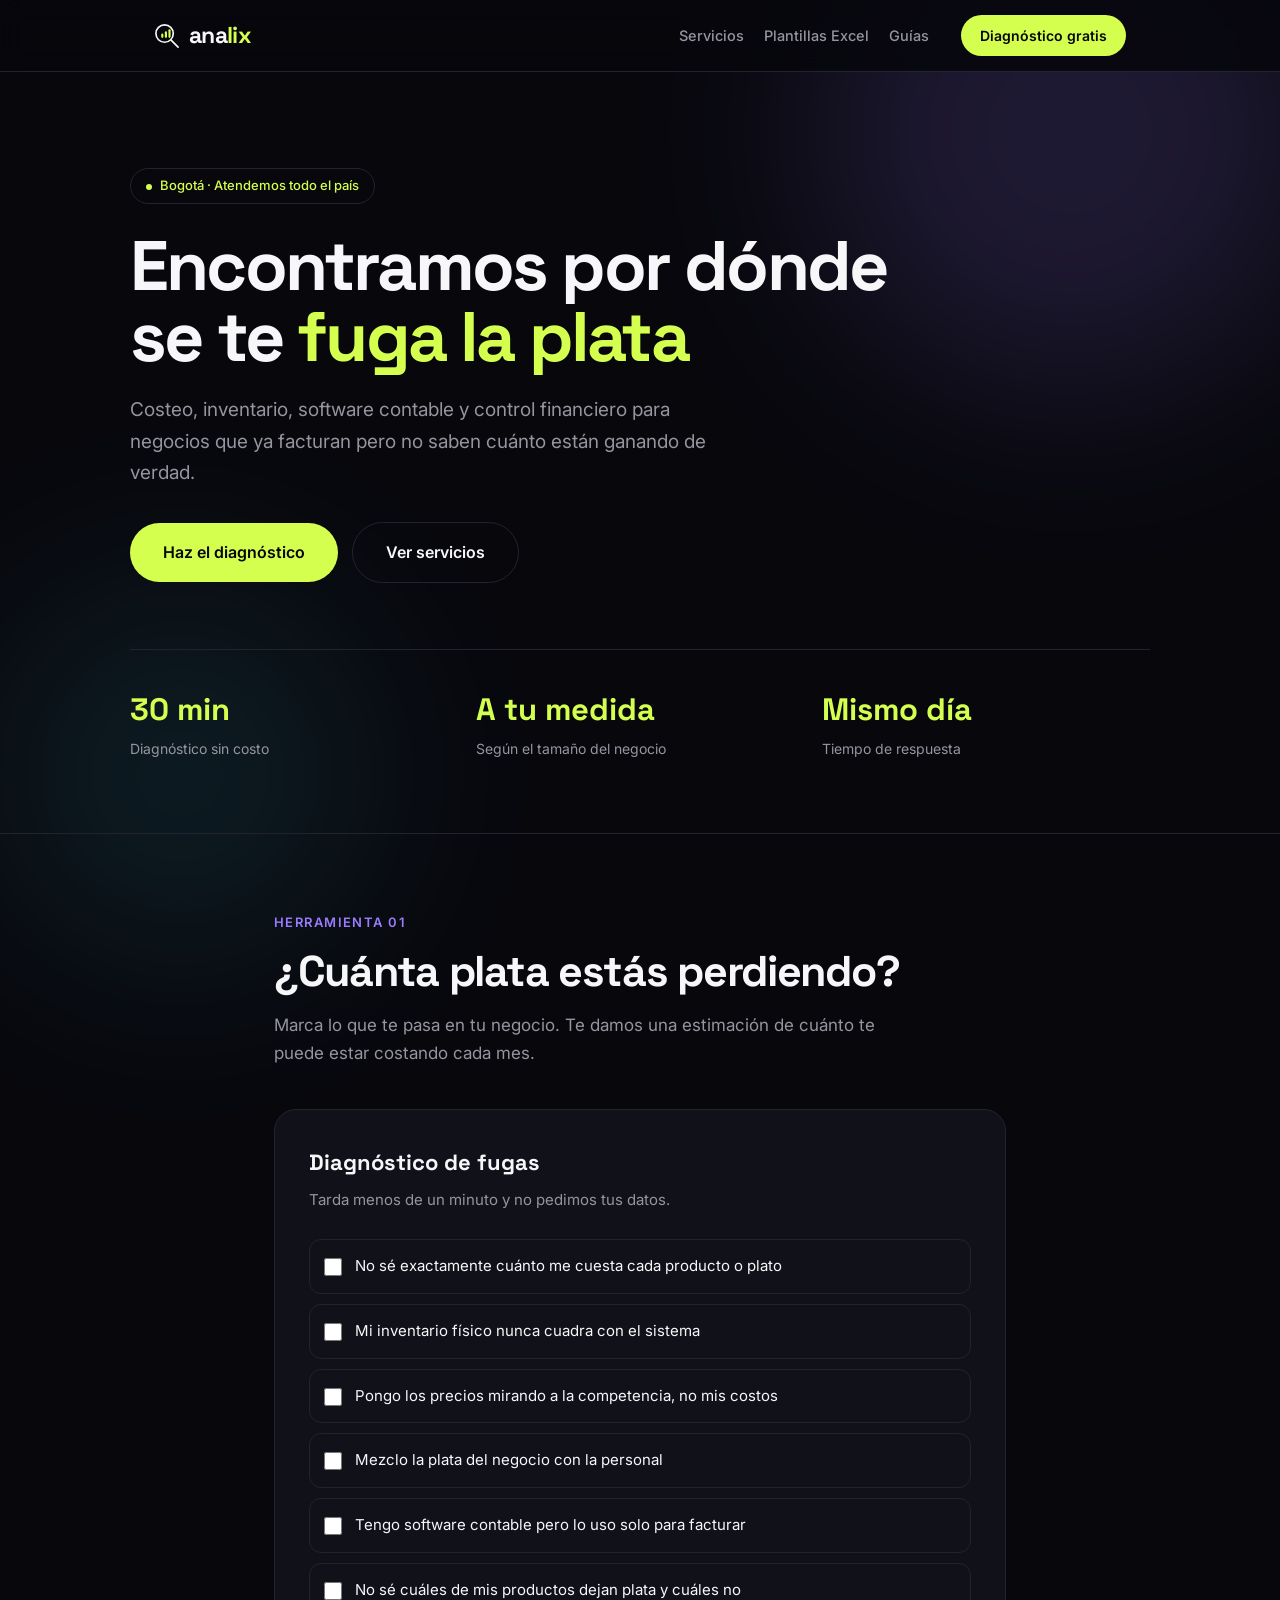
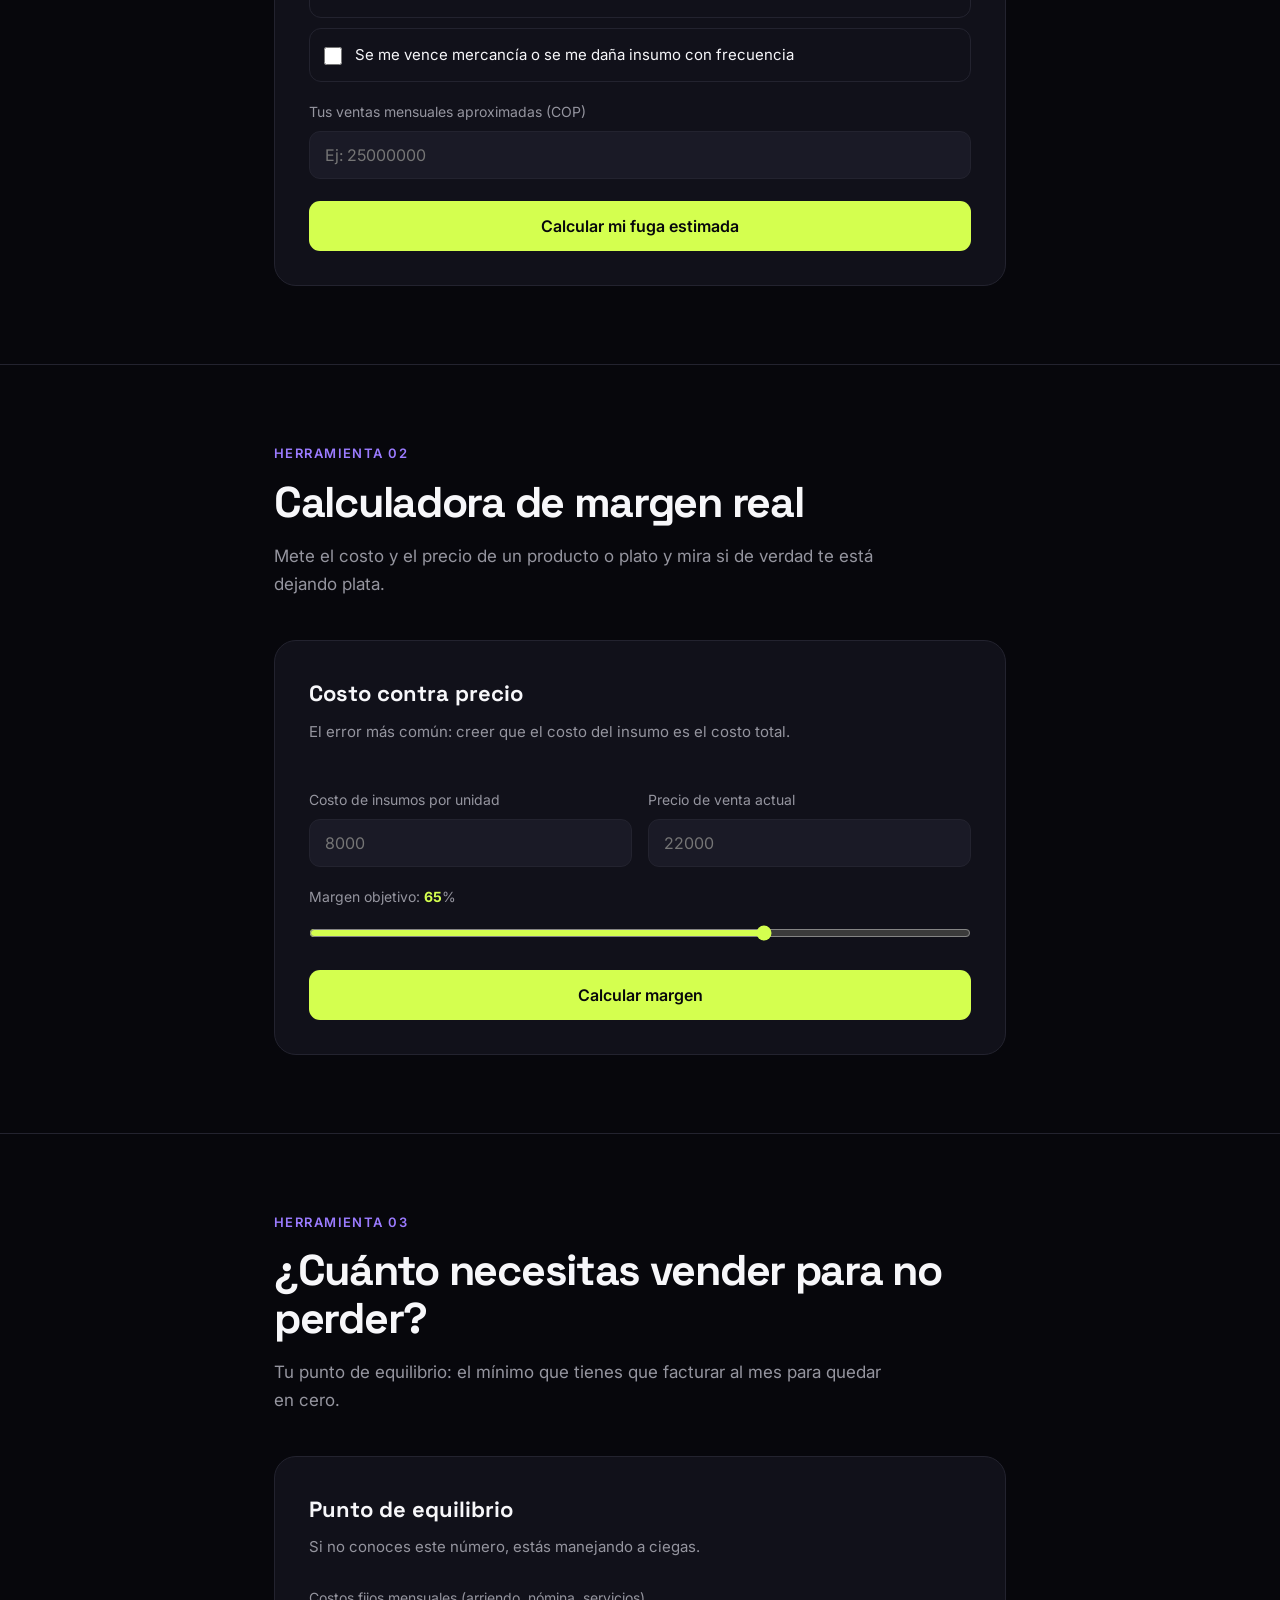
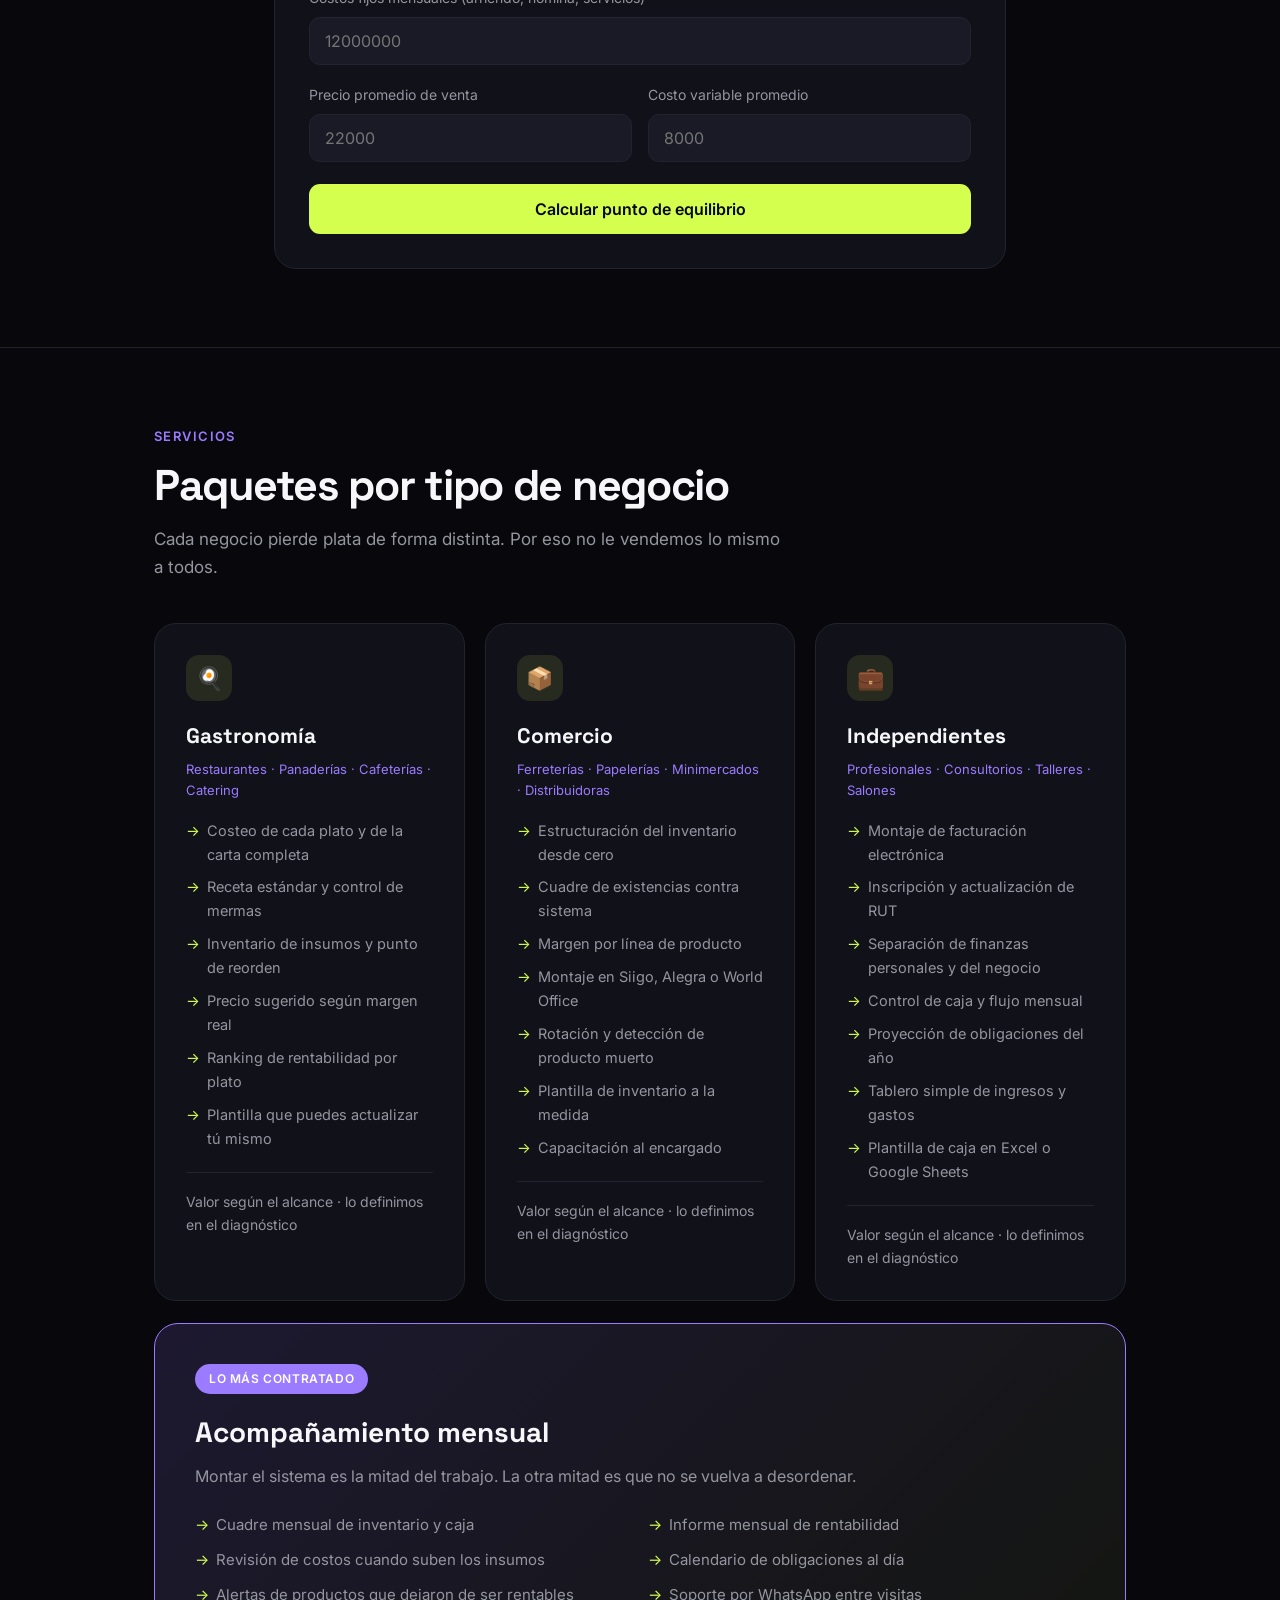
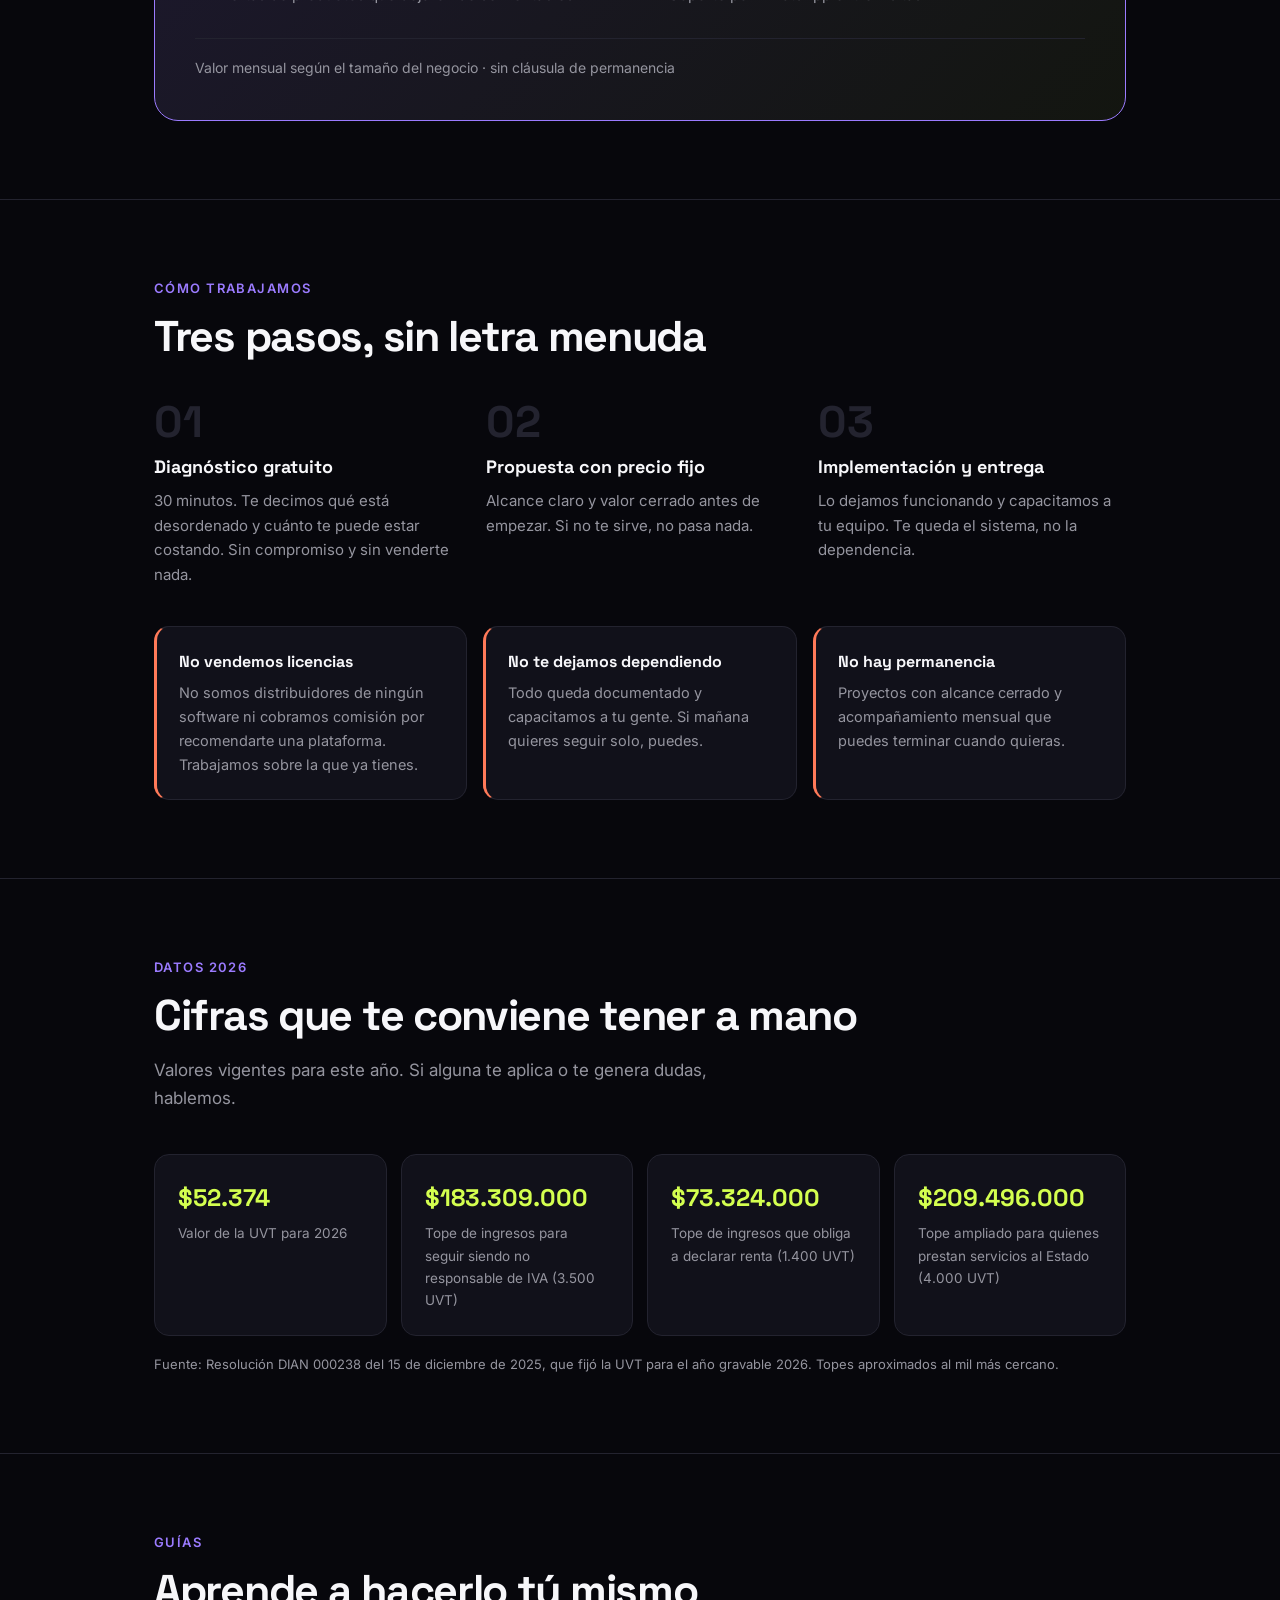
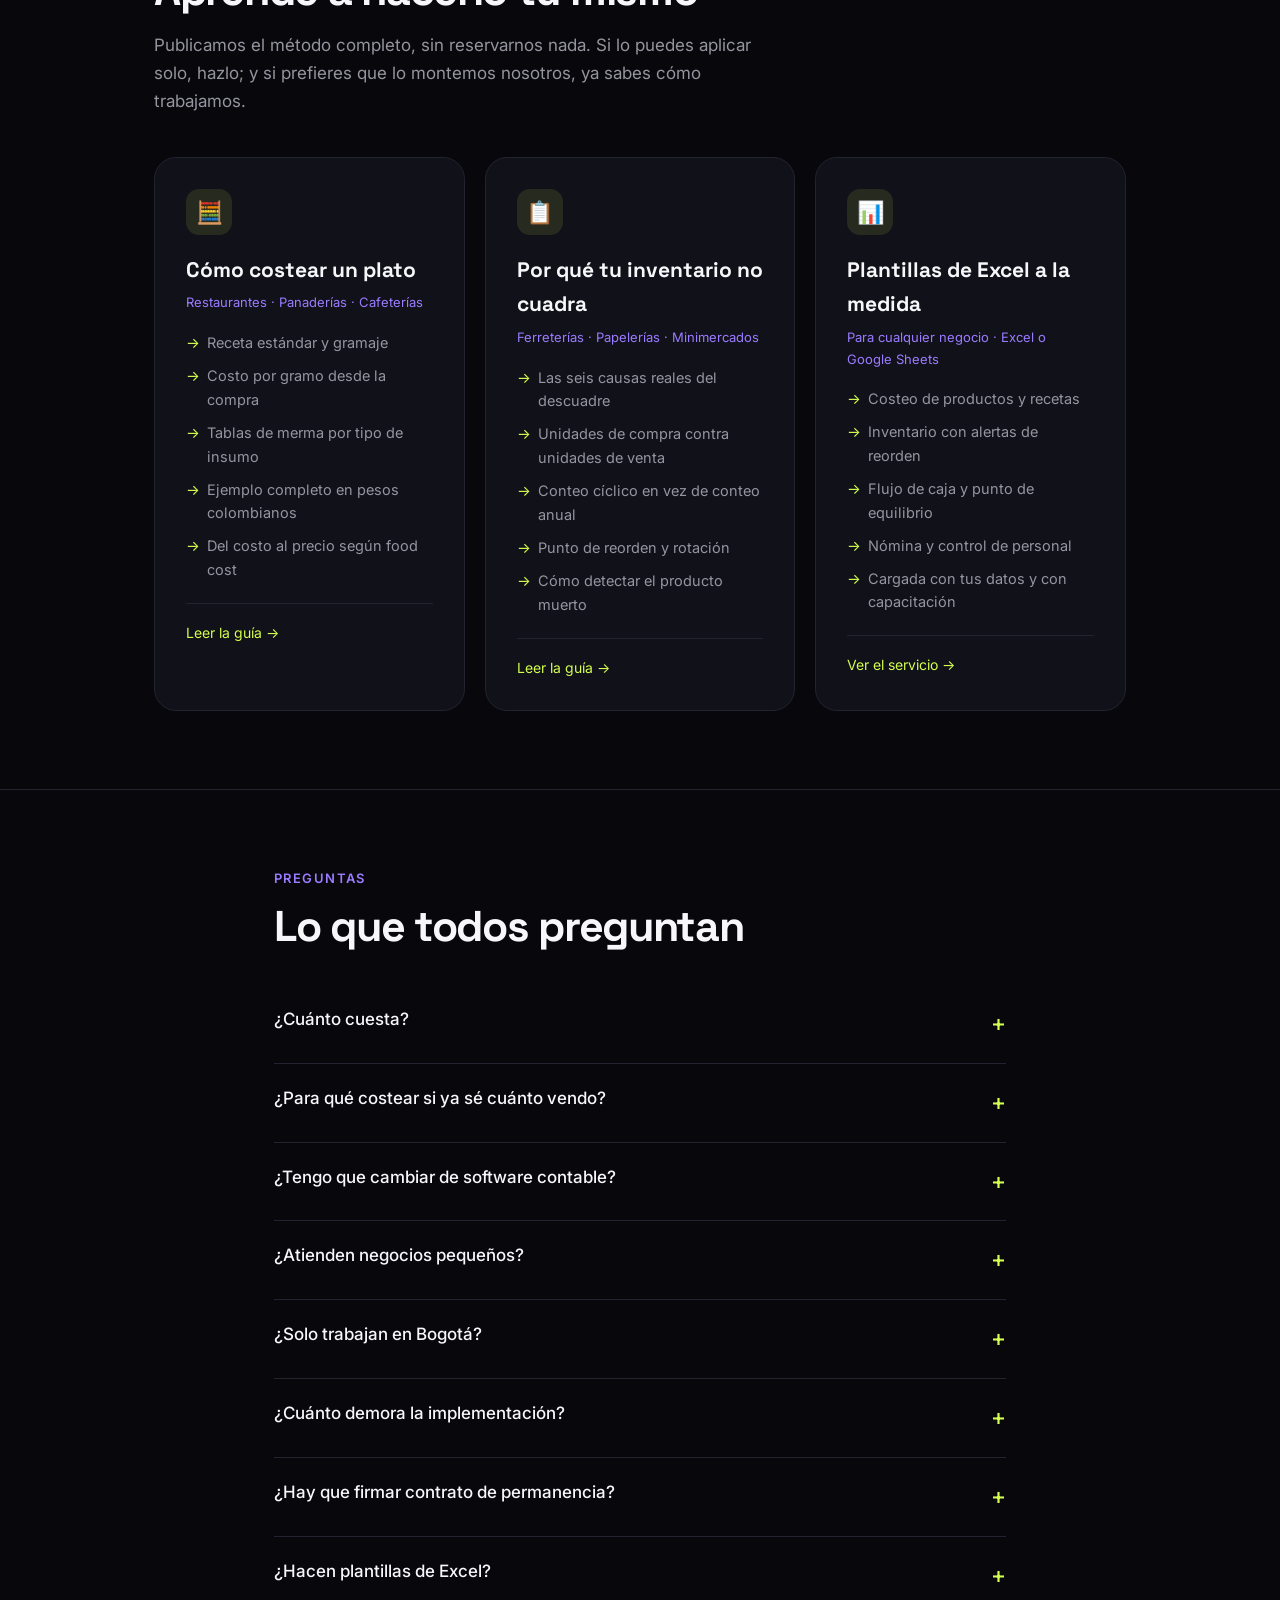
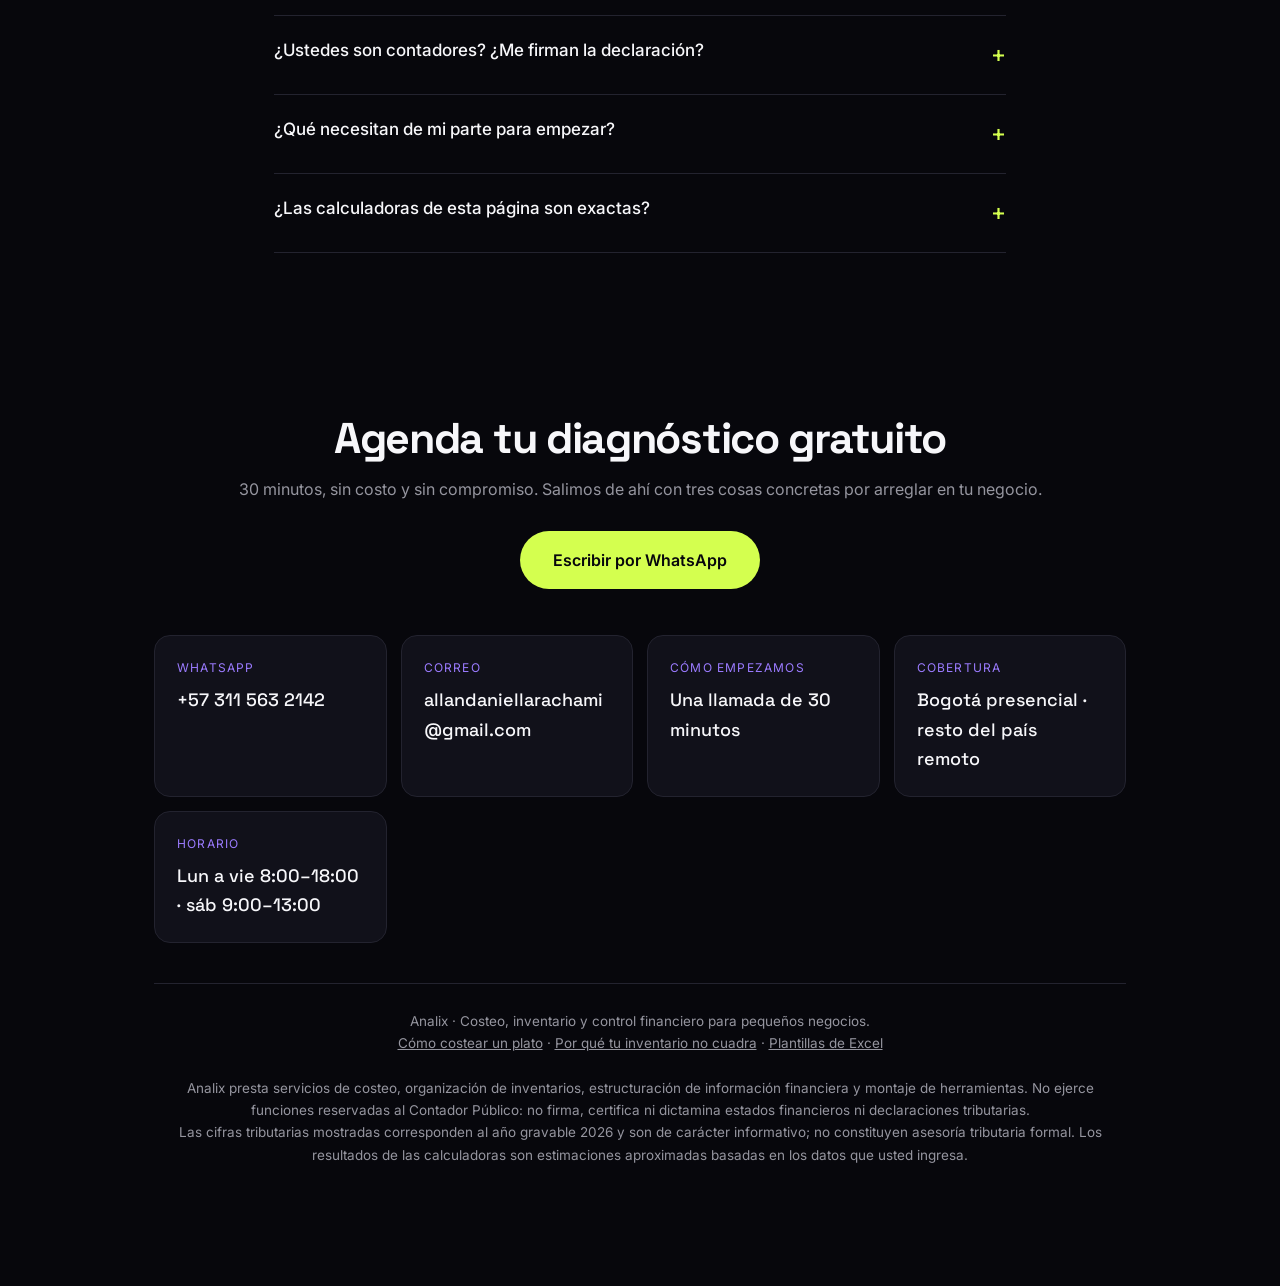
==== commit dfbec83d: "Tres guias de contenido, pagina de plantillas Excel y nota legal" ====
--- a/index.html
+++ b/index.html
@@ -5,16 +5,20 @@
 <meta name="viewport" content="width=device-width,initial-scale=1">
 <title>Costeo, inventario y control financiero para negocios en Bogotá | Analix</title>
 <script type="application/ld+json">
-{"@context":"https://schema.org","@type":"FAQPage","mainEntity":[{"@type":"Question","name":"¿Cuánto cuesta?","acceptedAnswer":{"@type":"Answer","text":"Depende del tamaño del negocio y del alcance. Por eso el diagnóstico es gratis: primero vemos qué necesitas de verdad y después te damos un valor fijo, cerrado, antes de empezar."}},{"@type":"Question","name":"¿Tengo que cambiar de software contable?","acceptedAnswer":{"@type":"Answer","text":"No. Trabajamos sobre lo que ya tienes: Siigo, Alegra, World Office, Excel o incluso cuaderno. No vendemos licencias ni cobramos comisión por recomendarte una plataforma."}},{"@type":"Question","name":"¿Solo trabajan en Bogotá?","acceptedAnswer":{"@type":"Answer","text":"Estamos en Bogotá y ahí hacemos visitas presenciales. Para el resto del país trabajamos de forma remota, con reuniones por videollamada y soporte por WhatsApp. El entregable es el mismo."}},{"@type":"Question","name":"¿Cuánto demora la implementación?","acceptedAnswer":{"@type":"Answer","text":"Un costeo de carta o una estructuración de inventario toma entre dos y cuatro semanas, según el número de referencias. En el diagnóstico te damos la fecha de entrega antes de que decidas."}},{"@type":"Question","name":"¿Hay que firmar contrato de permanencia?","acceptedAnswer":{"@type":"Answer","text":"No. Los proyectos son por alcance cerrado y el acompañamiento mensual se puede terminar cuando quieras. Lo que montamos queda documentado en tu negocio."}}]}
+{"@context":"https://schema.org","@type":"FAQPage","mainEntity":[{"@type":"Question","name":"¿Cuánto cuesta?","acceptedAnswer":{"@type":"Answer","text":"Depende del tamaño del negocio y del alcance. Por eso el diagnóstico es gratis: primero vemos qué necesitas de verdad y después te damos un valor fijo, cerrado, antes de empezar."}},{"@type":"Question","name":"¿Tengo que cambiar de software contable?","acceptedAnswer":{"@type":"Answer","text":"No. Trabajamos sobre lo que ya tienes: Siigo, Alegra, World Office, Excel o incluso cuaderno. No vendemos licencias ni cobramos comisión por recomendarte una plataforma."}},{"@type":"Question","name":"¿Solo trabajan en Bogotá?","acceptedAnswer":{"@type":"Answer","text":"Estamos en Bogotá y ahí hacemos visitas presenciales. Para el resto del país trabajamos de forma remota, con reuniones por videollamada y soporte por WhatsApp. El entregable es el mismo."}},{"@type":"Question","name":"¿Cuánto demora la implementación?","acceptedAnswer":{"@type":"Answer","text":"Un costeo de carta o una estructuración de inventario toma entre dos y cuatro semanas, según el número de referencias. En el diagnóstico te damos la fecha de entrega antes de que decidas."}},{"@type":"Question","name":"¿Hay que firmar contrato de permanencia?","acceptedAnswer":{"@type":"Answer","text":"No. Los proyectos son por alcance cerrado y el acompañamiento mensual se puede terminar cuando quieras. Lo que montamos queda documentado en tu negocio."}},{"@type":"Question","name":"¿Hacen plantillas de Excel?","acceptedAnswer":{"@type":"Answer","text":"Sí, es uno de los servicios más pedidos: costeo de productos y recetas, control de inventario con alertas de reorden, flujo de caja y control de nómina. No son plantillas genéricas, se diseñan sobre tu operación y se entregan cargadas con tus productos y tus precios, con capacitación incluida. Se pueden entregar en Excel, en Google Sheets o en ambos."}},{"@type":"Question","name":"¿Ustedes son contadores? ¿Me firman la declaración?","acceptedAnswer":{"@type":"Answer","text":"No. Analix organiza la información, monta las herramientas y deja los números claros y verificables, pero no firma, certifica ni dictamina estados financieros ni declaraciones tributarias, porque esas funciones están reservadas al Contador Público. El trabajo que entregamos le llega a su contador ordenado y le ahorra tiempo."}}]}
 </script>
-<meta name="description" content="Costeo, inventario, software contable y control financiero para negocios en Bogotá. Diagnóstico gratuito de 30 minutos.">
+<meta name="description" content="Costeo de productos, control de inventario, plantillas de Excel a la medida y software contable para negocios en Bogotá. Diagnóstico gratuito de 30 minutos.">
 <meta name="theme-color" content="#07070C">
 <meta name="author" content="Analix">
 <meta name="robots" content="index,follow">
 
 <!-- Vista previa al compartir por WhatsApp, Instagram o correo.
-     Cuando tengas el dominio, reemplaza TU-DOMINIO.COM en og:url y agrega una imagen 1200x630:
-     <meta property="og:image" content="https://TU-DOMINIO.COM/preview.jpg"> -->
+     Si algún día cambias de dominio, actualiza og:url, canonical y og:image. -->
+<meta property="og:image" content="https://allandaniellarachami-sys.github.io/preview.png">
+<meta property="og:image:width" content="1200">
+<meta property="og:image:height" content="630">
+<meta property="og:image:alt" content="Analix: encontramos por dónde se te fuga la plata">
+<meta name="twitter:image" content="https://allandaniellarachami-sys.github.io/preview.png">
 <meta property="og:type" content="website">
 <meta property="og:locale" content="es_CO">
 <meta property="og:site_name" content="Analix">
@@ -52,6 +56,10 @@
 .logo span{color:var(--lime)}
 .navcta{background:var(--lime);color:#07070C;text-decoration:none;padding:9px 19px;border-radius:99px;font-weight:600;font-size:14px;transition:.2s;white-space:nowrap}
 .navcta:hover{box-shadow:0 0 22px rgba(212,255,79,.45)}
+.navnav{display:flex;align-items:center;gap:20px;margin-left:auto;margin-right:18px}
+.navnav a{color:var(--mut);text-decoration:none;font-size:14.5px;font-weight:500;transition:.2s;white-space:nowrap}
+.navnav a:hover{color:var(--lime)}
+@media(max-width:700px){.navnav{display:none}}
 
 .hero{padding:96px 0 72px;position:relative}
 .blob{position:absolute;border-radius:50%;filter:blur(100px);pointer-events:none;z-index:-1}
@@ -166,6 +174,11 @@
 
 <nav><div class="navin">
   <div class="logo"><svg viewBox="0 0 54 54" fill="none" aria-hidden="true"><circle cx="22" cy="22" r="18" stroke="#F7F7FA" stroke-width="3.5"/><rect x="15" y="22" width="4.5" height="9" rx="2.25" fill="#D4FF4F"/><rect x="22.5" y="17" width="4.5" height="14" rx="2.25" fill="#D4FF4F"/><rect x="30" y="13" width="4.5" height="18" rx="2.25" fill="#D4FF4F"/><path d="M35 35L50 50" stroke="#F7F7FA" stroke-width="3.5" stroke-linecap="round"/></svg>ana<span>lix</span></div>
+  <div class="navnav">
+    <a href="#servicios">Servicios</a>
+    <a href="./plantillas-excel-para-negocios.html">Plantillas Excel</a>
+    <a href="#guias">Guías</a>
+  </div>
   <a class="navcta" href="https://wa.me/573115632142?text=Hola%2C%20quiero%20el%20diagn%C3%B3stico%20gratuito%20de%2030%20minutos." target="_blank" rel="noopener">Diagnóstico gratis</a>
 </div></nav>
 
@@ -270,6 +283,7 @@
         <li>Margen por línea de producto</li>
         <li>Montaje en Siigo, Alegra o World Office</li>
         <li>Rotación y detección de producto muerto</li>
+        <li>Plantilla de inventario a la medida</li>
         <li>Capacitación al encargado</li>
       </ul>
       <div class="price">Valor según el alcance · lo definimos en el diagnóstico</div>
@@ -284,6 +298,7 @@
         <li>Control de caja y flujo mensual</li>
         <li>Proyección de obligaciones del año</li>
         <li>Tablero simple de ingresos y gastos</li>
+        <li>Plantilla de caja en Excel o Google Sheets</li>
       </ul>
       <div class="price">Valor según el alcance · lo definimos en el diagnóstico</div>
     </div>
@@ -327,6 +342,50 @@
     <div class="dc"><div class="k">$209.496.000</div><div class="v">Tope ampliado para quienes prestan servicios al Estado (4.000 UVT)</div></div>
   </div>
   <p class="fuente">Fuente: Resolución DIAN 000238 del 15 de diciembre de 2025, que fijó la UVT para el año gravable 2026. Topes aproximados al mil más cercano.</p>
+</div></section>
+
+<section id="guias"><div class="wrap rv">
+  <div class="eyebrow">Guías</div>
+  <h2>Aprende a hacerlo tú mismo</h2>
+  <p class="sub">Publicamos el método completo, sin reservarnos nada. Si lo puedes aplicar solo, hazlo; y si prefieres que lo montemos nosotros, ya sabes cómo trabajamos.</p>
+  <div class="cards">
+    <a class="card" href="./costear-un-plato.html" style="text-decoration:none;color:inherit;display:block">
+      <div class="ic" aria-hidden="true">🧮</div><h3>Cómo costear un plato</h3>
+      <p class="who">Restaurantes · Panaderías · Cafeterías</p>
+      <ul>
+        <li>Receta estándar y gramaje</li>
+        <li>Costo por gramo desde la compra</li>
+        <li>Tablas de merma por tipo de insumo</li>
+        <li>Ejemplo completo en pesos colombianos</li>
+        <li>Del costo al precio según food cost</li>
+      </ul>
+      <div class="price" style="color:var(--lime)">Leer la guía →</div>
+    </a>
+    <a class="card" href="./inventario-que-no-cuadra.html" style="text-decoration:none;color:inherit;display:block">
+      <div class="ic" aria-hidden="true">📋</div><h3>Por qué tu inventario no cuadra</h3>
+      <p class="who">Ferreterías · Papelerías · Minimercados</p>
+      <ul>
+        <li>Las seis causas reales del descuadre</li>
+        <li>Unidades de compra contra unidades de venta</li>
+        <li>Conteo cíclico en vez de conteo anual</li>
+        <li>Punto de reorden y rotación</li>
+        <li>Cómo detectar el producto muerto</li>
+      </ul>
+      <div class="price" style="color:var(--lime)">Leer la guía →</div>
+    </a>
+    <a class="card" href="./plantillas-excel-para-negocios.html" style="text-decoration:none;color:inherit;display:block">
+      <div class="ic" aria-hidden="true">📊</div><h3>Plantillas de Excel a la medida</h3>
+      <p class="who">Para cualquier negocio · Excel o Google Sheets</p>
+      <ul>
+        <li>Costeo de productos y recetas</li>
+        <li>Inventario con alertas de reorden</li>
+        <li>Flujo de caja y punto de equilibrio</li>
+        <li>Nómina y control de personal</li>
+        <li>Cargada con tus datos y con capacitación</li>
+      </ul>
+      <div class="price" style="color:var(--lime)">Ver el servicio →</div>
+    </a>
+  </div>
 </div></section>
 
 <section><div class="wrap narrow rv">
@@ -340,6 +399,8 @@
     <details class="faq"><summary>¿Solo trabajan en Bogotá?</summary><p>Estamos en Bogotá y ahí hacemos visitas presenciales. Para el resto del país trabajamos de forma remota, con reuniones por videollamada y soporte por WhatsApp. El entregable es el mismo.</p></details>
     <details class="faq"><summary>¿Cuánto demora la implementación?</summary><p>Un costeo de carta o una estructuración de inventario toma entre dos y cuatro semanas, según el número de referencias y el orden con el que arranquemos. En el diagnóstico te damos la fecha de entrega antes de que decidas.</p></details>
     <details class="faq"><summary>¿Hay que firmar contrato de permanencia?</summary><p>No. Los proyectos son por alcance cerrado y el acompañamiento mensual se puede terminar cuando quieras. Lo que montamos queda en tu negocio y queda documentado para que lo puedas seguir usando sin nosotros.</p></details>
+    <details class="faq"><summary>¿Hacen plantillas de Excel?</summary><p>Sí, es uno de los servicios más pedidos: costeo de productos y recetas, control de inventario con alertas de reorden, flujo de caja y control de nómina. No son plantillas genéricas, se diseñan sobre tu operación y se entregan cargadas con tus productos y tus precios, con capacitación incluida. Se pueden entregar en Excel, en Google Sheets o en ambos. <a href="./plantillas-excel-para-negocios.html" style="color:var(--lime)">Ver cómo funciona</a>.</p></details>
+    <details class="faq"><summary>¿Ustedes son contadores? ¿Me firman la declaración?</summary><p>No. Analix organiza la información, monta las herramientas y deja los números claros y verificables, pero no firma, certifica ni dictamina estados financieros ni declaraciones tributarias, porque esas funciones están reservadas al Contador Público. Lo que hacemos es complementario: el trabajo le llega a tu contador ordenado y le ahorra tiempo. Si todavía no tienes uno y lo necesitas, te orientamos.</p></details>
     <details class="faq"><summary>¿Qué necesitan de mi parte para empezar?</summary><p>Para el diagnóstico, nada: solo la conversación. Para trabajar necesitamos acceso a lo que ya tengas (facturas de compra, lista de precios, el software si lo usas) y una persona del negocio que conozca la operación del día a día.</p></details>
     <details class="faq"><summary>¿Las calculadoras de esta página son exactas?</summary><p>No, son estimaciones para darte una idea de la magnitud. Trabajan con promedios y con lo que marcaste, no con tus cifras reales. El diagnóstico de 30 minutos sí revisa tus números.</p></details>
   </div>
@@ -360,6 +421,8 @@
   </div>
   <div class="fmeta">
     Analix · Costeo, inventario y control financiero para pequeños negocios.<br>
+    <a href="./costear-un-plato.html" style="color:var(--mut)">Cómo costear un plato</a> · <a href="./inventario-que-no-cuadra.html" style="color:var(--mut)">Por qué tu inventario no cuadra</a> · <a href="./plantillas-excel-para-negocios.html" style="color:var(--mut)">Plantillas de Excel</a><br><br>
+    Analix presta servicios de costeo, organización de inventarios, estructuración de información financiera y montaje de herramientas. No ejerce funciones reservadas al Contador Público: no firma, certifica ni dictamina estados financieros ni declaraciones tributarias.<br>
     Las cifras tributarias mostradas corresponden al año gravable 2026 y son de carácter informativo; no constituyen asesoría tributaria formal. Los resultados de las calculadoras son estimaciones aproximadas basadas en los datos que usted ingresa.
   </div>
 </div></footer>
@@ -381,7 +444,8 @@
     {"@type":"OpeningHoursSpecification","dayOfWeek":["Monday","Tuesday","Wednesday","Thursday","Friday"],"opens":"08:00","closes":"18:00"},
     {"@type":"OpeningHoursSpecification","dayOfWeek":"Saturday","opens":"09:00","closes":"13:00"}
   ],
-  "knowsAbout":["Costeo de productos","Control de inventario","Punto de equilibrio","Facturación electrónica","Siigo","Alegra","World Office"]
+  "knowsAbout":["Costeo de productos","Costeo de recetas","Food cost","Control de inventario","Punto de reorden","Rotación de inventario","Punto de equilibrio","Flujo de caja","Plantillas de Excel","Google Sheets","Facturación electrónica","Siigo","Alegra","World Office"],
+  "disambiguatingDescription":"Analix organiza información financiera y monta herramientas de costeo e inventario. No ejerce funciones reservadas al Contador Público: no firma, certifica ni dictamina estados financieros ni declaraciones tributarias."
 }
 </script>
 
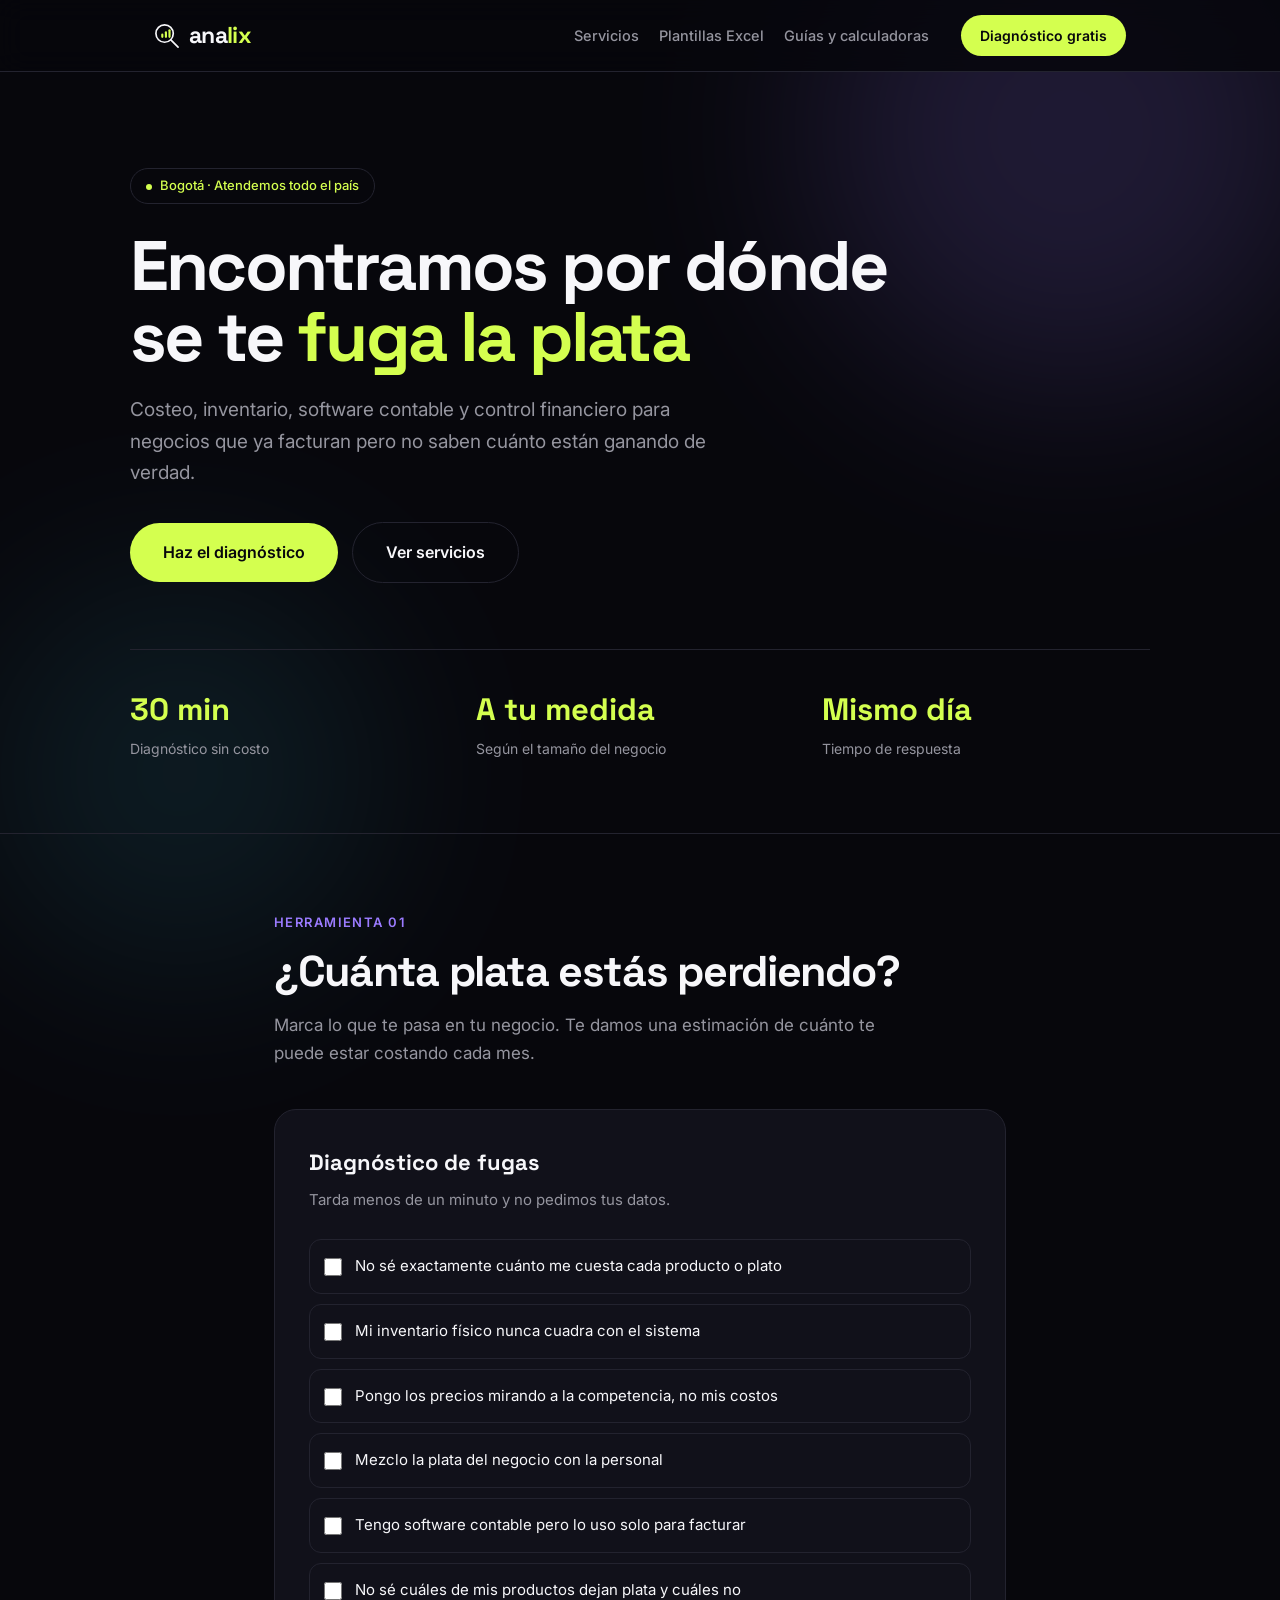
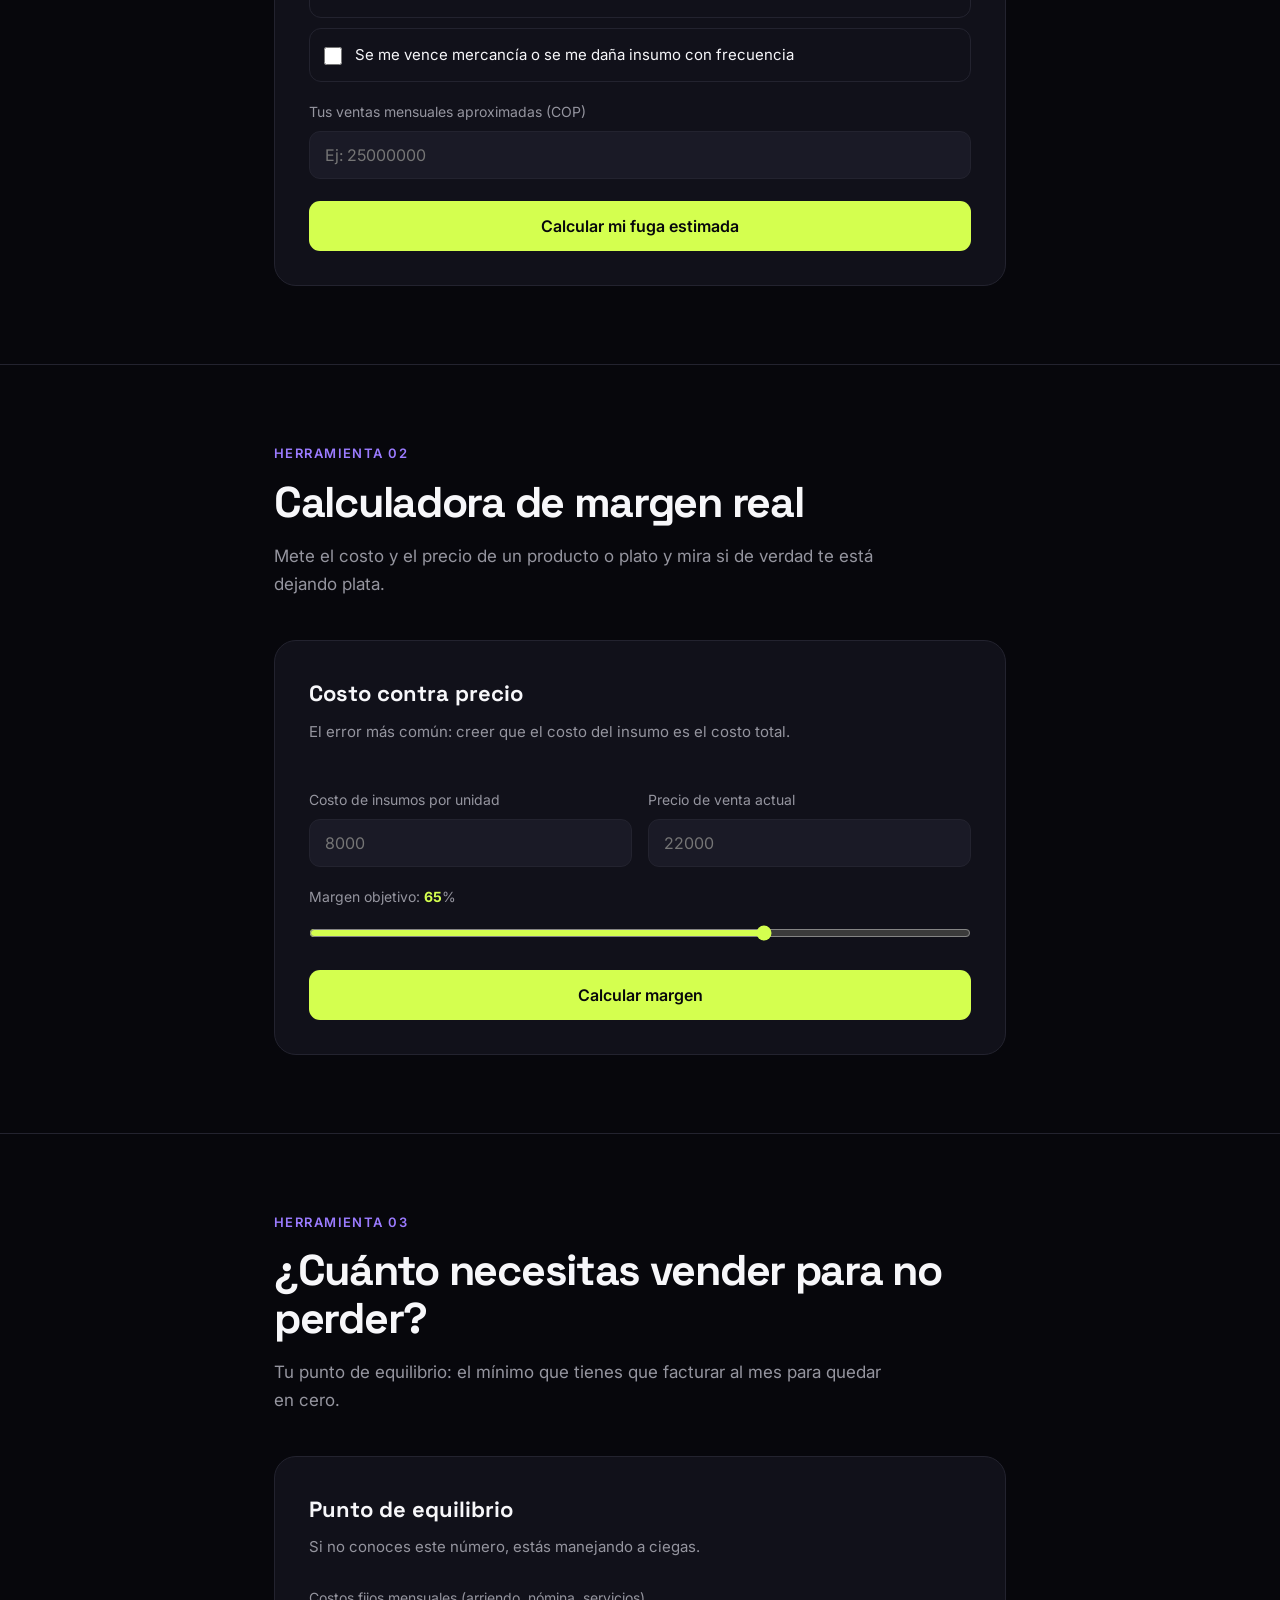
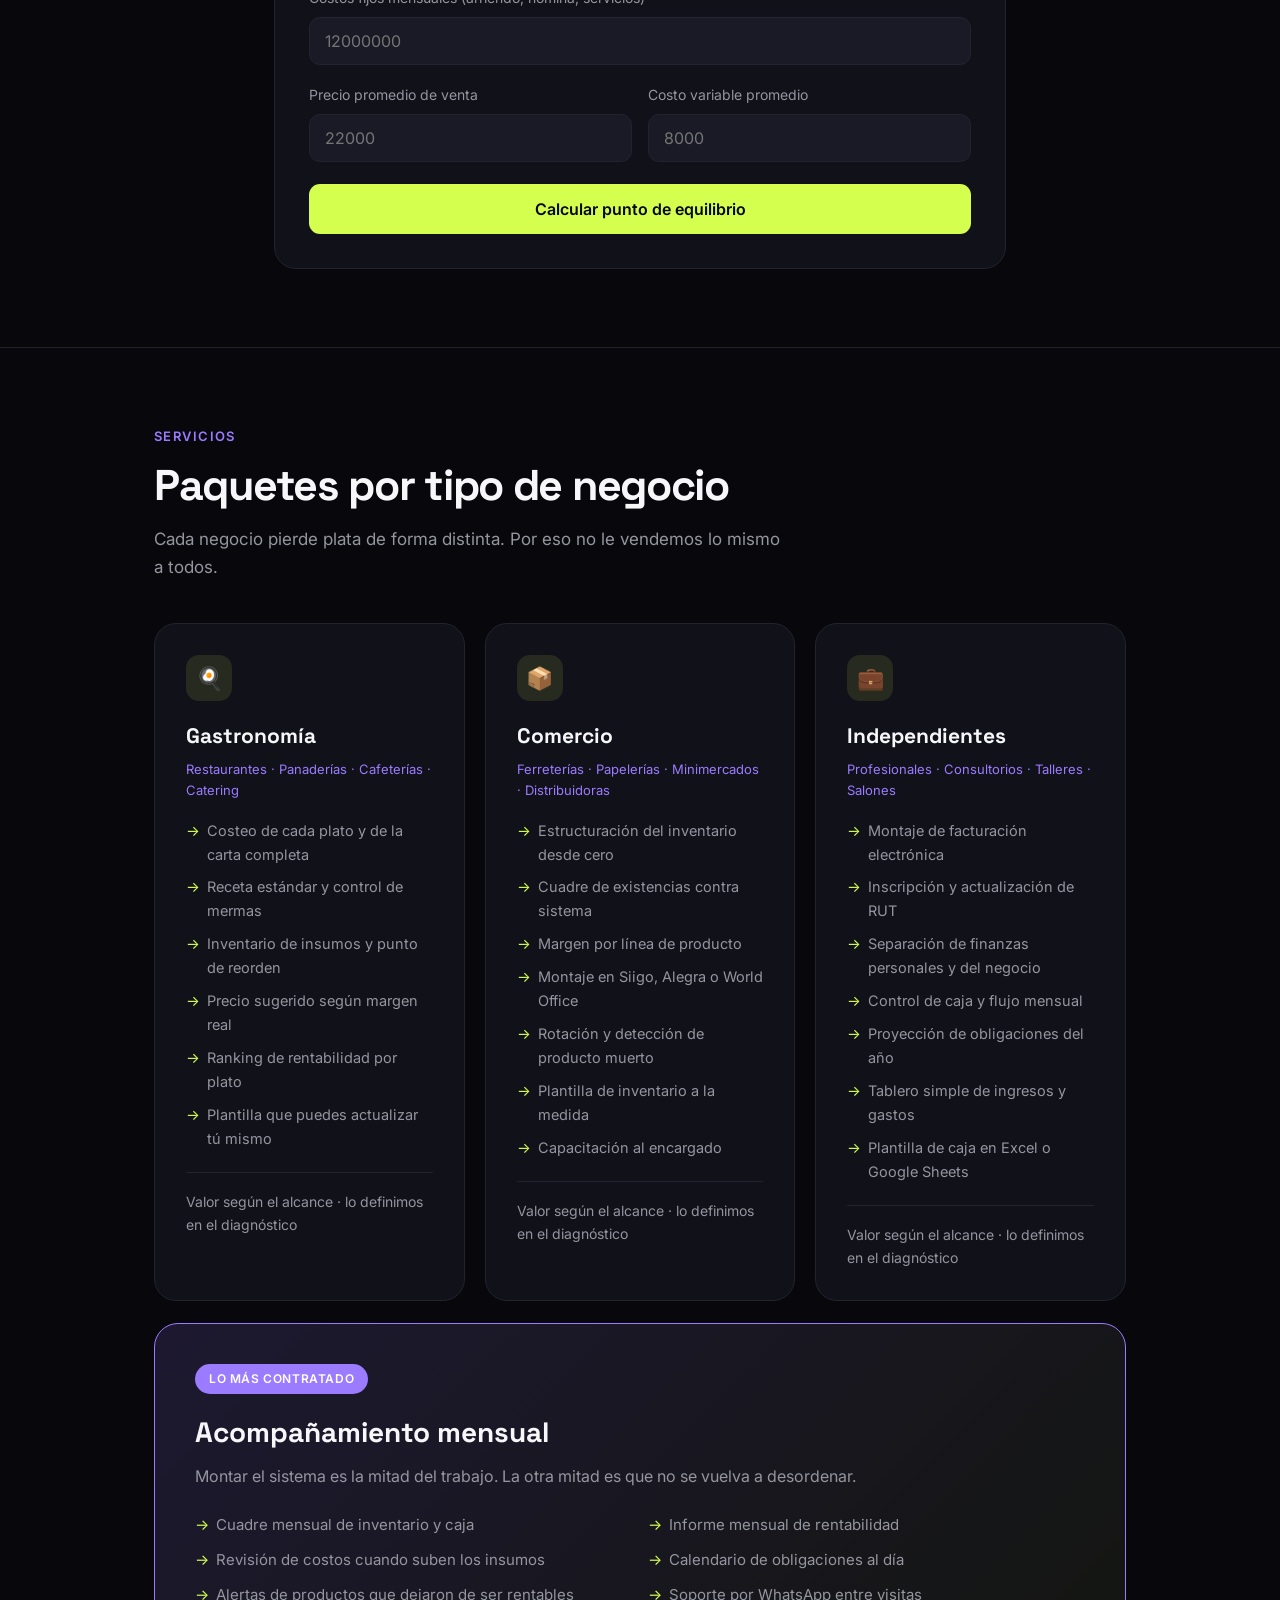
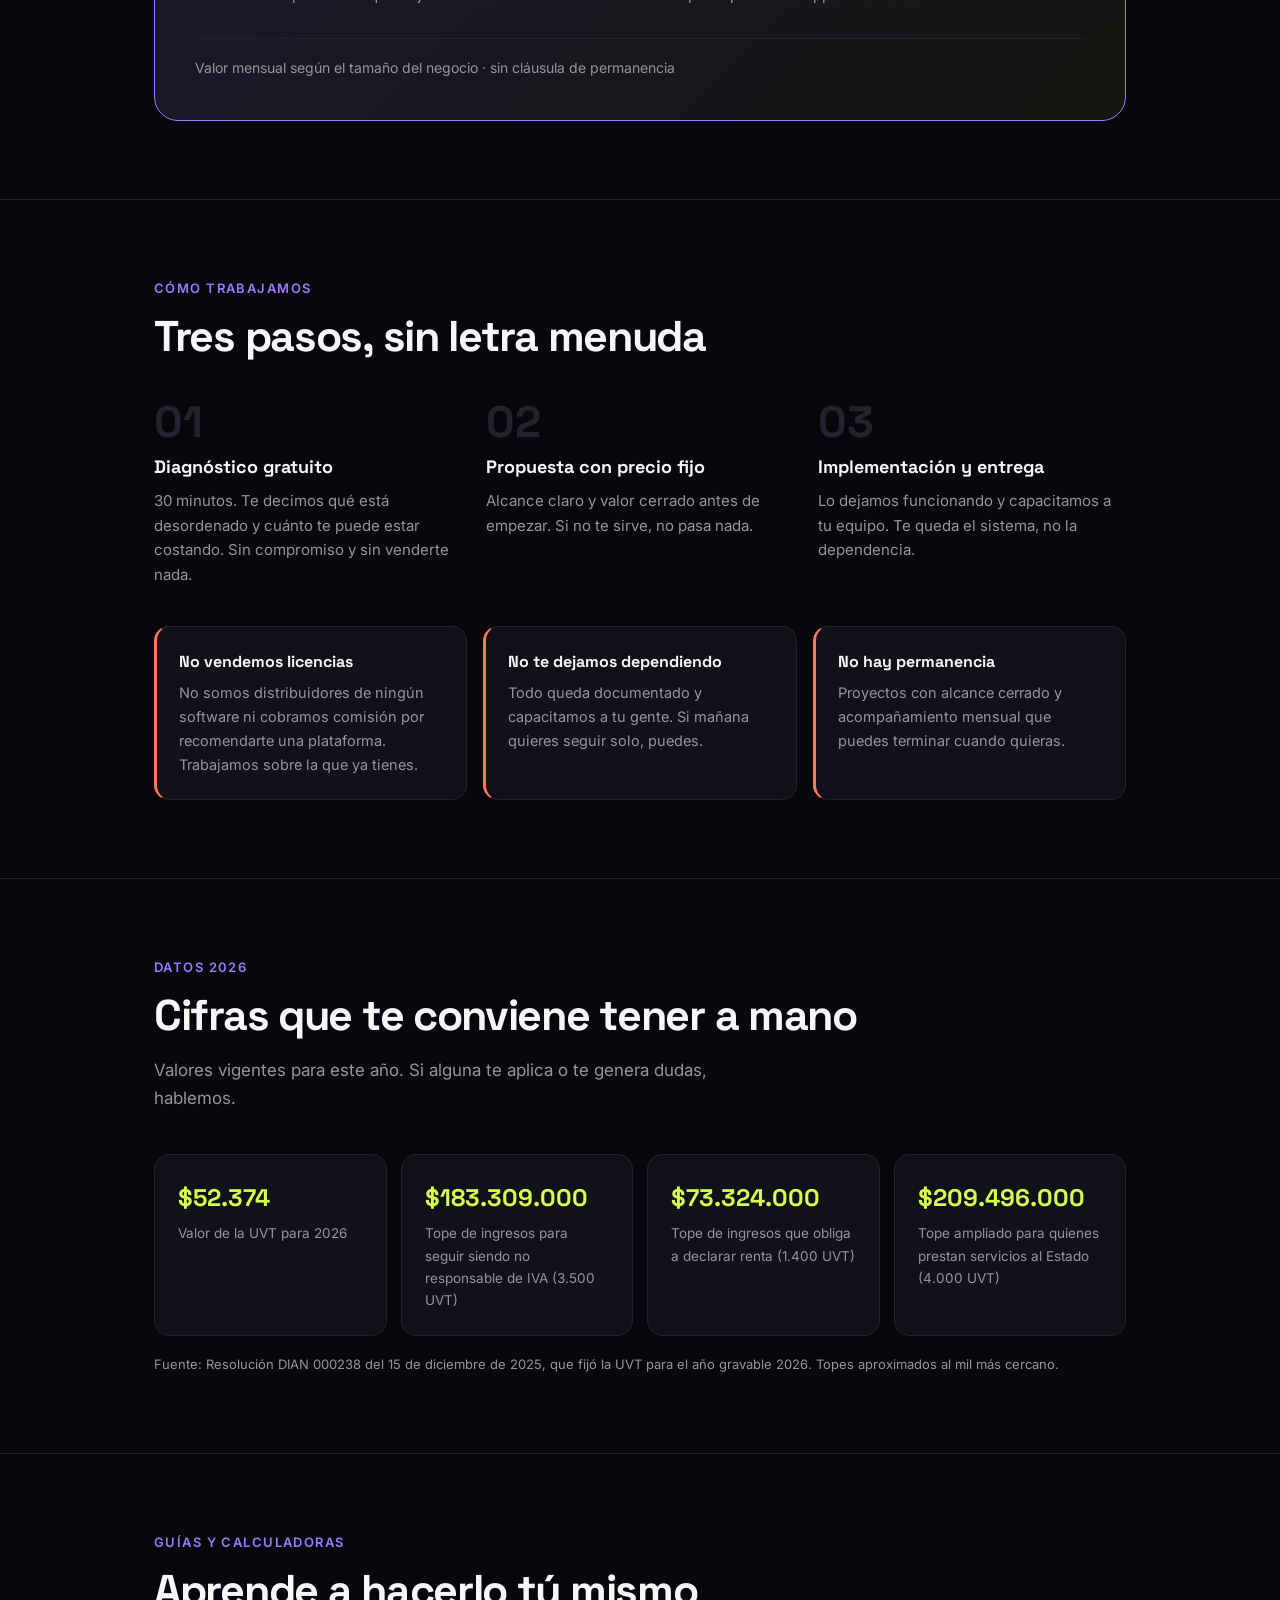
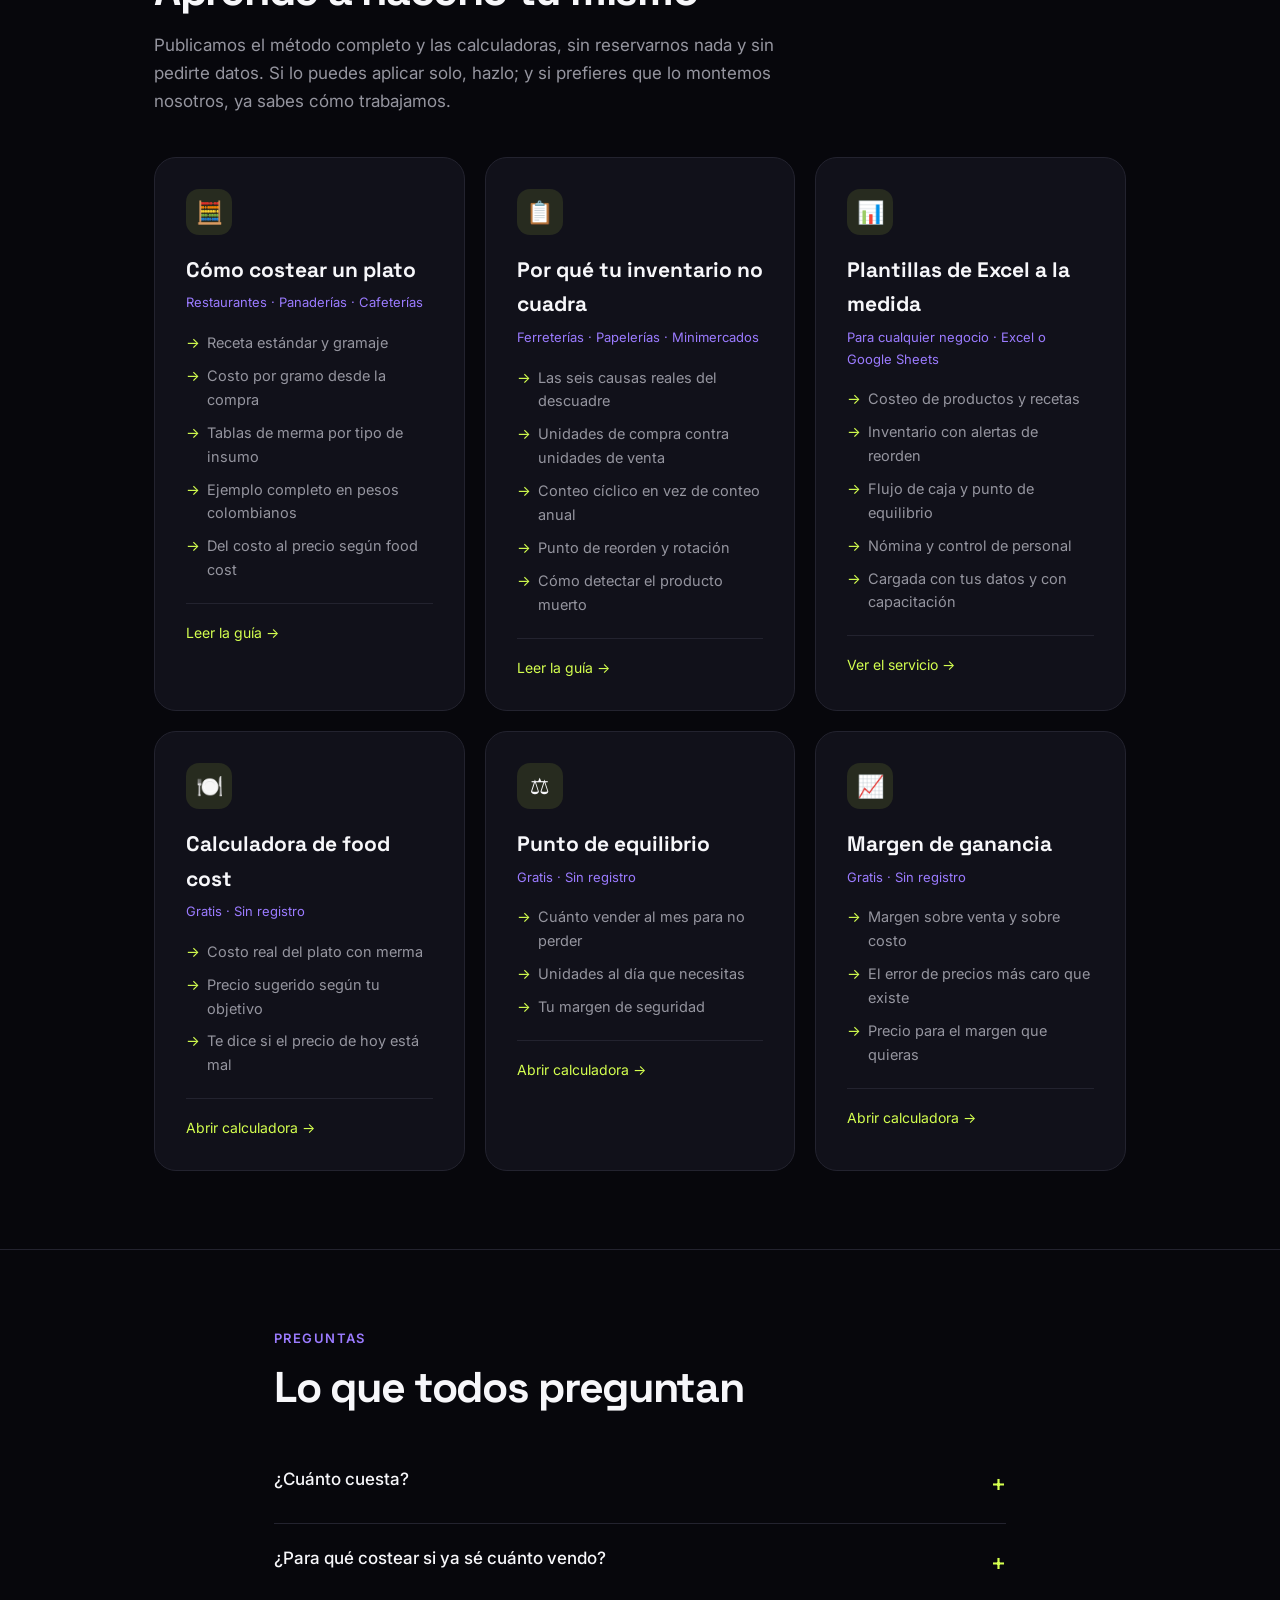
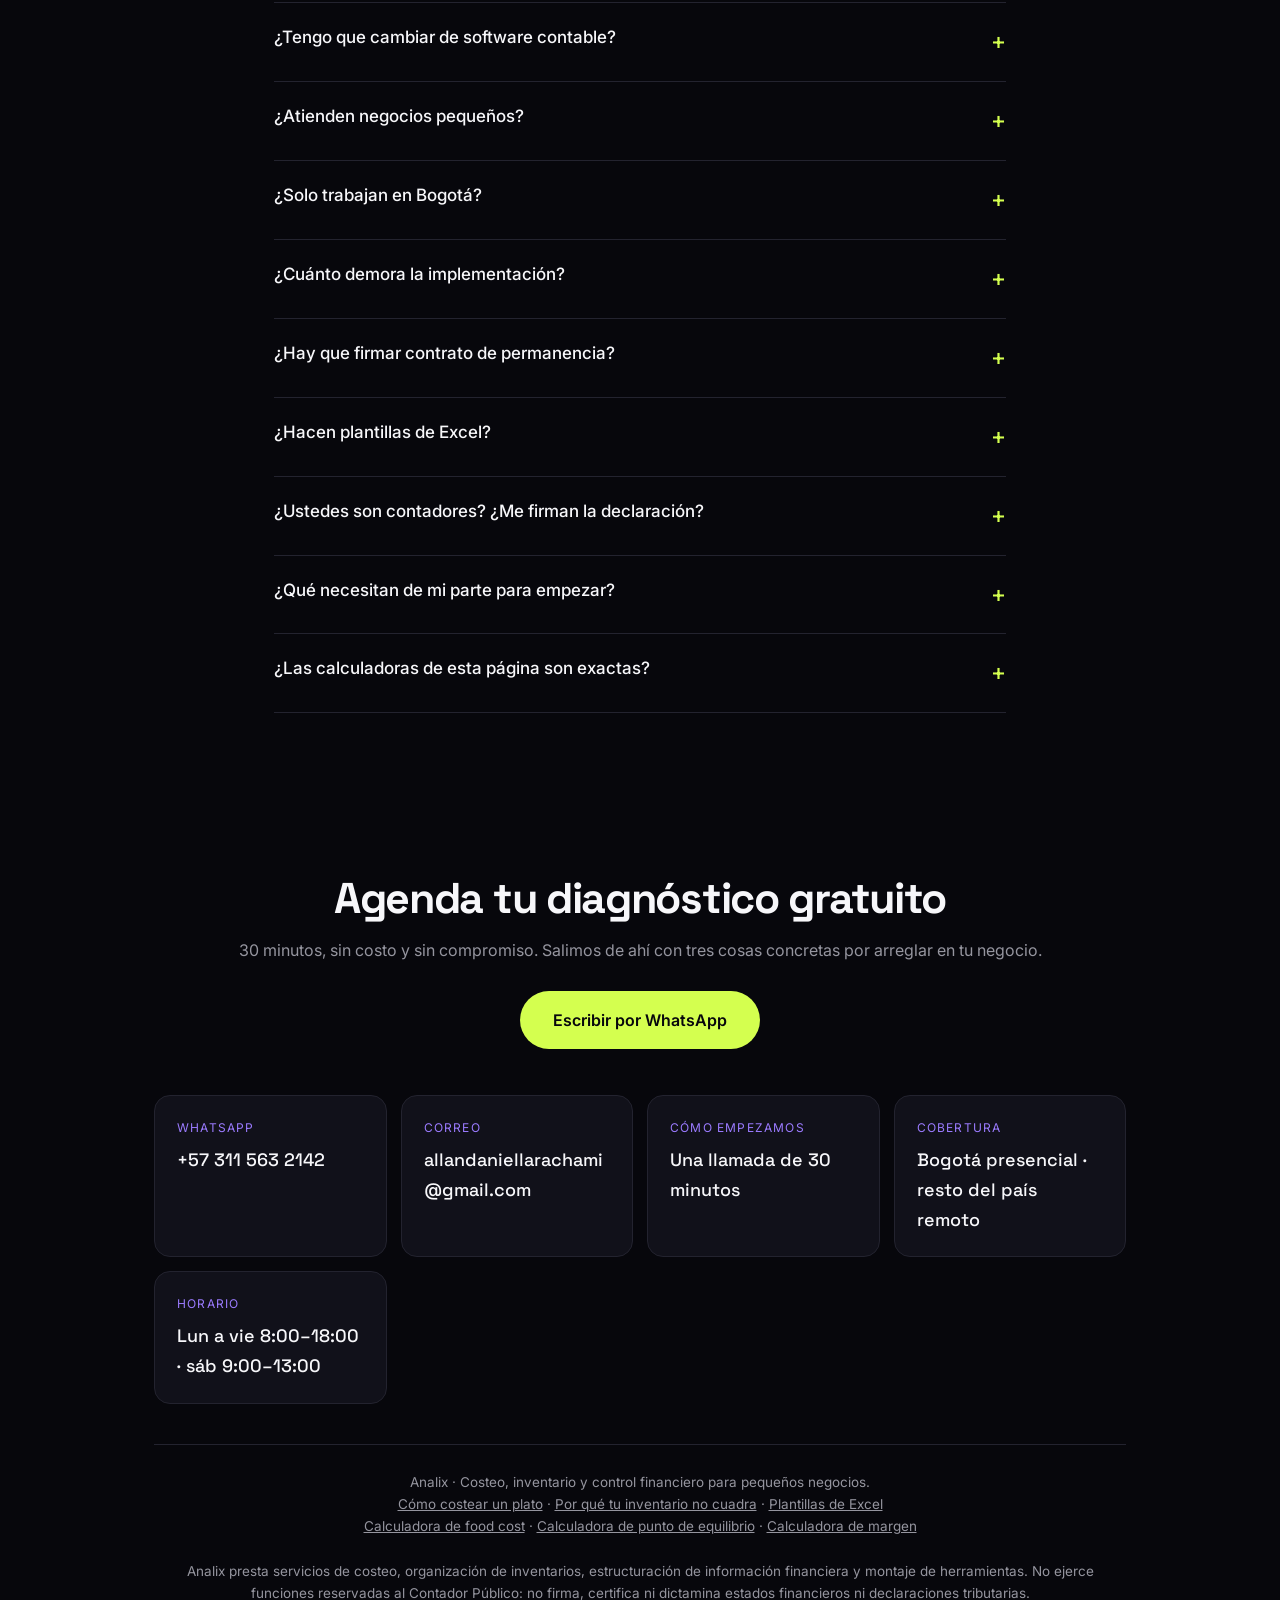
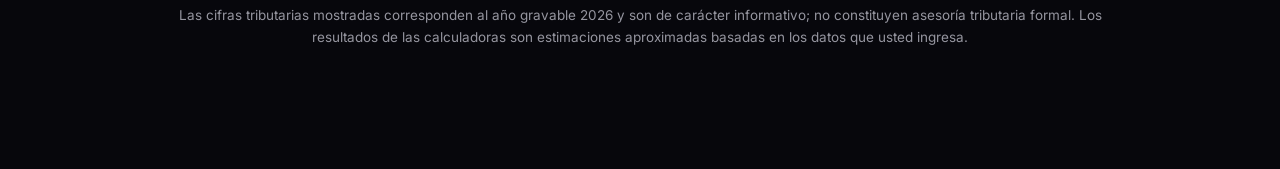
==== commit 963f714d: "Tres calculadoras gratuitas con pagina propia" ====
--- a/index.html
+++ b/index.html
@@ -177,7 +177,7 @@
   <div class="navnav">
     <a href="#servicios">Servicios</a>
     <a href="./plantillas-excel-para-negocios.html">Plantillas Excel</a>
-    <a href="#guias">Guías</a>
+    <a href="#guias">Guías y calculadoras</a>
   </div>
   <a class="navcta" href="https://wa.me/573115632142?text=Hola%2C%20quiero%20el%20diagn%C3%B3stico%20gratuito%20de%2030%20minutos." target="_blank" rel="noopener">Diagnóstico gratis</a>
 </div></nav>
@@ -345,9 +345,9 @@
 </div></section>
 
 <section id="guias"><div class="wrap rv">
-  <div class="eyebrow">Guías</div>
+  <div class="eyebrow">Guías y calculadoras</div>
   <h2>Aprende a hacerlo tú mismo</h2>
-  <p class="sub">Publicamos el método completo, sin reservarnos nada. Si lo puedes aplicar solo, hazlo; y si prefieres que lo montemos nosotros, ya sabes cómo trabajamos.</p>
+  <p class="sub">Publicamos el método completo y las calculadoras, sin reservarnos nada y sin pedirte datos. Si lo puedes aplicar solo, hazlo; y si prefieres que lo montemos nosotros, ya sabes cómo trabajamos.</p>
   <div class="cards">
     <a class="card" href="./costear-un-plato.html" style="text-decoration:none;color:inherit;display:block">
       <div class="ic" aria-hidden="true">🧮</div><h3>Cómo costear un plato</h3>
@@ -384,6 +384,36 @@
         <li>Cargada con tus datos y con capacitación</li>
       </ul>
       <div class="price" style="color:var(--lime)">Ver el servicio →</div>
+    </a>
+    <a class="card" href="./calculadora-food-cost.html" style="text-decoration:none;color:inherit;display:block">
+      <div class="ic" aria-hidden="true">🍽️</div><h3>Calculadora de food cost</h3>
+      <p class="who">Gratis · Sin registro</p>
+      <ul>
+        <li>Costo real del plato con merma</li>
+        <li>Precio sugerido según tu objetivo</li>
+        <li>Te dice si el precio de hoy está mal</li>
+      </ul>
+      <div class="price" style="color:var(--lime)">Abrir calculadora →</div>
+    </a>
+    <a class="card" href="./calculadora-punto-de-equilibrio.html" style="text-decoration:none;color:inherit;display:block">
+      <div class="ic" aria-hidden="true">⚖️</div><h3>Punto de equilibrio</h3>
+      <p class="who">Gratis · Sin registro</p>
+      <ul>
+        <li>Cuánto vender al mes para no perder</li>
+        <li>Unidades al día que necesitas</li>
+        <li>Tu margen de seguridad</li>
+      </ul>
+      <div class="price" style="color:var(--lime)">Abrir calculadora →</div>
+    </a>
+    <a class="card" href="./calculadora-margen-de-ganancia.html" style="text-decoration:none;color:inherit;display:block">
+      <div class="ic" aria-hidden="true">📈</div><h3>Margen de ganancia</h3>
+      <p class="who">Gratis · Sin registro</p>
+      <ul>
+        <li>Margen sobre venta y sobre costo</li>
+        <li>El error de precios más caro que existe</li>
+        <li>Precio para el margen que quieras</li>
+      </ul>
+      <div class="price" style="color:var(--lime)">Abrir calculadora →</div>
     </a>
   </div>
 </div></section>
@@ -421,7 +451,8 @@
   </div>
   <div class="fmeta">
     Analix · Costeo, inventario y control financiero para pequeños negocios.<br>
-    <a href="./costear-un-plato.html" style="color:var(--mut)">Cómo costear un plato</a> · <a href="./inventario-que-no-cuadra.html" style="color:var(--mut)">Por qué tu inventario no cuadra</a> · <a href="./plantillas-excel-para-negocios.html" style="color:var(--mut)">Plantillas de Excel</a><br><br>
+    <a href="./costear-un-plato.html" style="color:var(--mut)">Cómo costear un plato</a> · <a href="./inventario-que-no-cuadra.html" style="color:var(--mut)">Por qué tu inventario no cuadra</a> · <a href="./plantillas-excel-para-negocios.html" style="color:var(--mut)">Plantillas de Excel</a><br>
+    <a href="./calculadora-food-cost.html" style="color:var(--mut)">Calculadora de food cost</a> · <a href="./calculadora-punto-de-equilibrio.html" style="color:var(--mut)">Calculadora de punto de equilibrio</a> · <a href="./calculadora-margen-de-ganancia.html" style="color:var(--mut)">Calculadora de margen</a><br><br>
     Analix presta servicios de costeo, organización de inventarios, estructuración de información financiera y montaje de herramientas. No ejerce funciones reservadas al Contador Público: no firma, certifica ni dictamina estados financieros ni declaraciones tributarias.<br>
     Las cifras tributarias mostradas corresponden al año gravable 2026 y son de carácter informativo; no constituyen asesoría tributaria formal. Los resultados de las calculadoras son estimaciones aproximadas basadas en los datos que usted ingresa.
   </div>
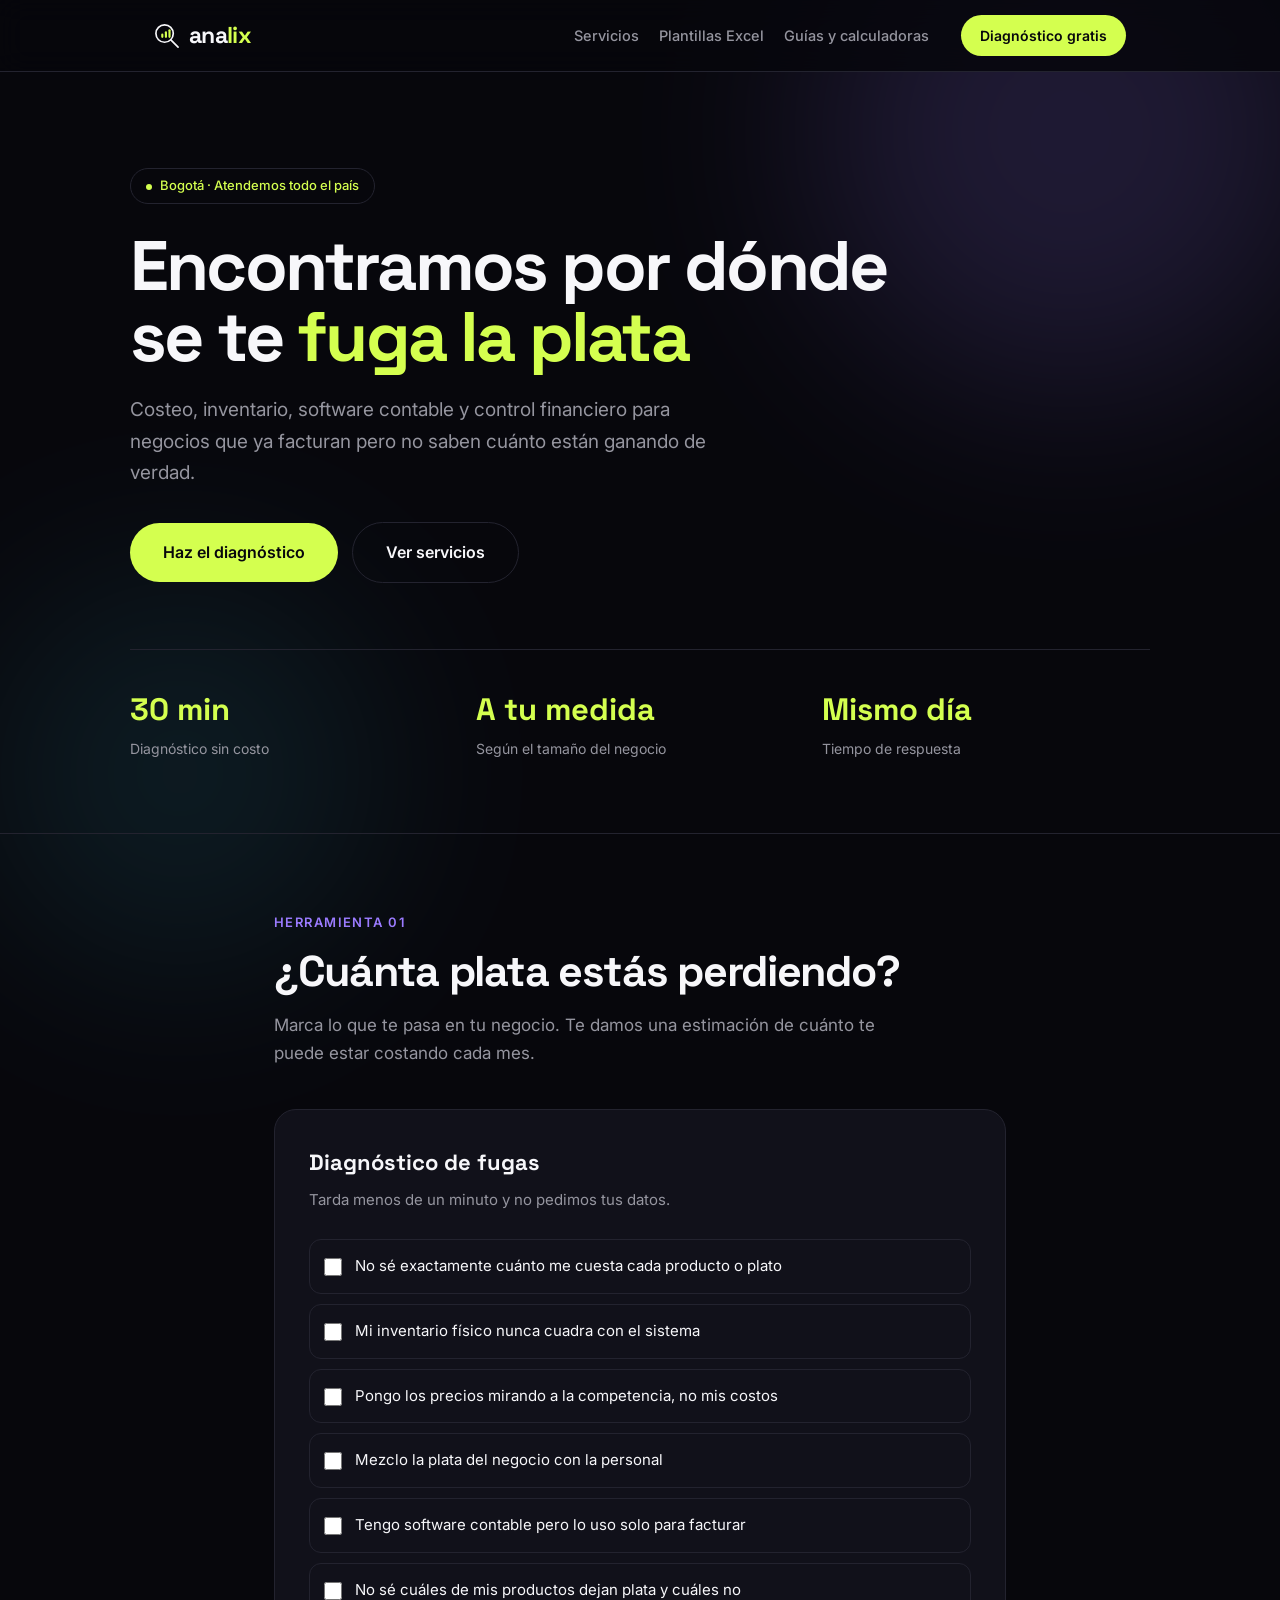
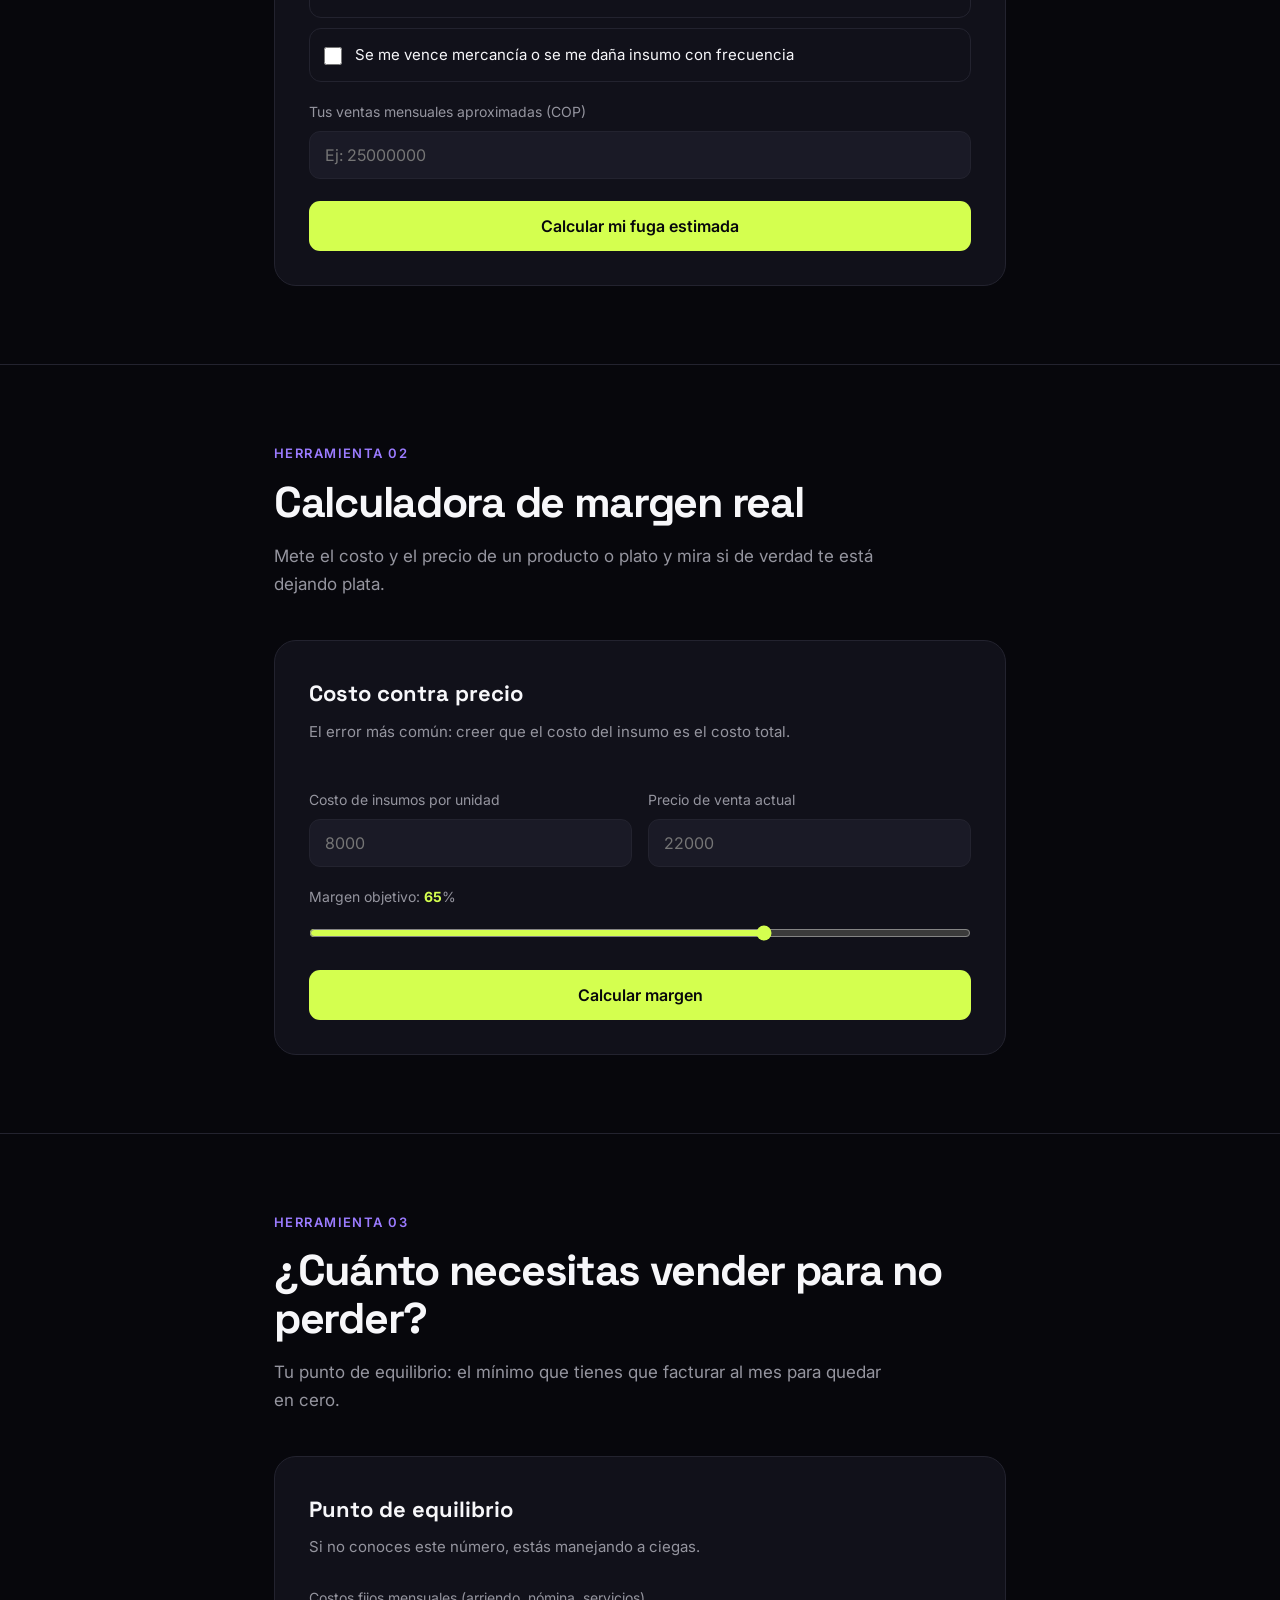
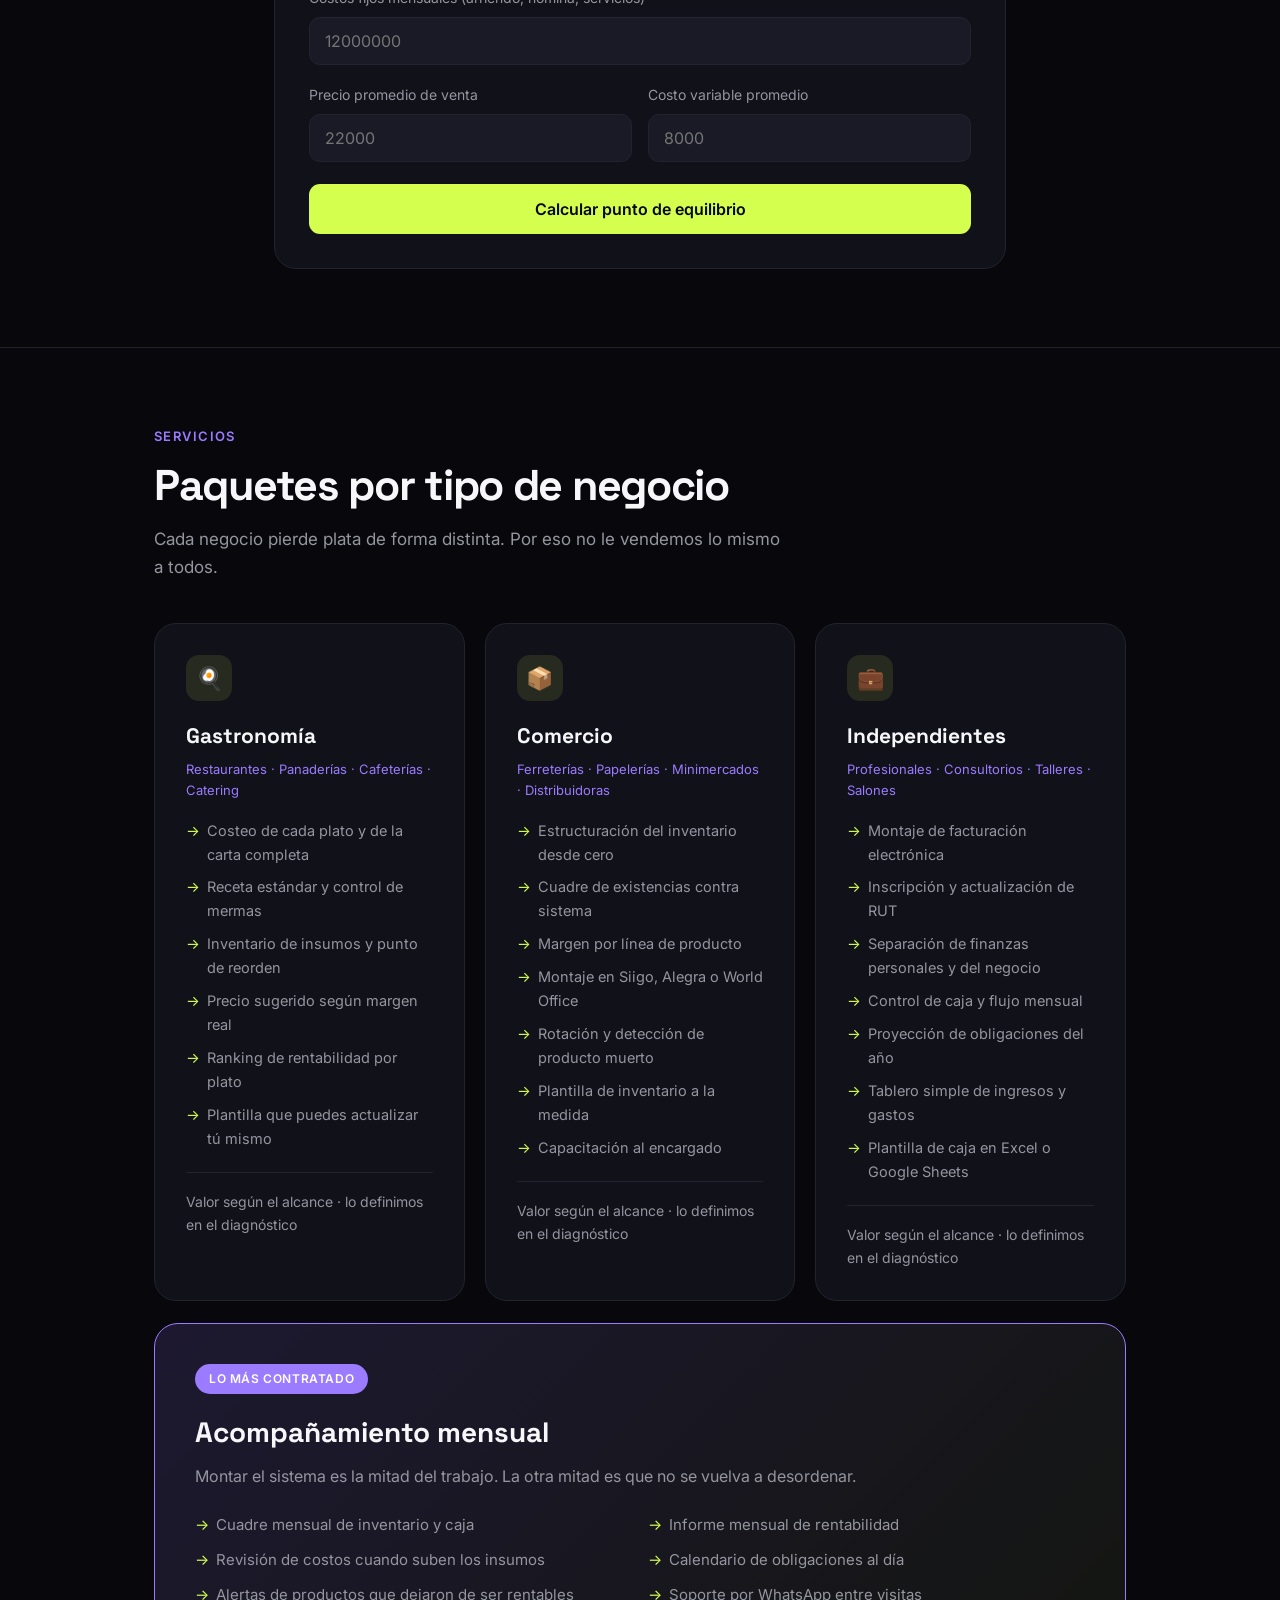
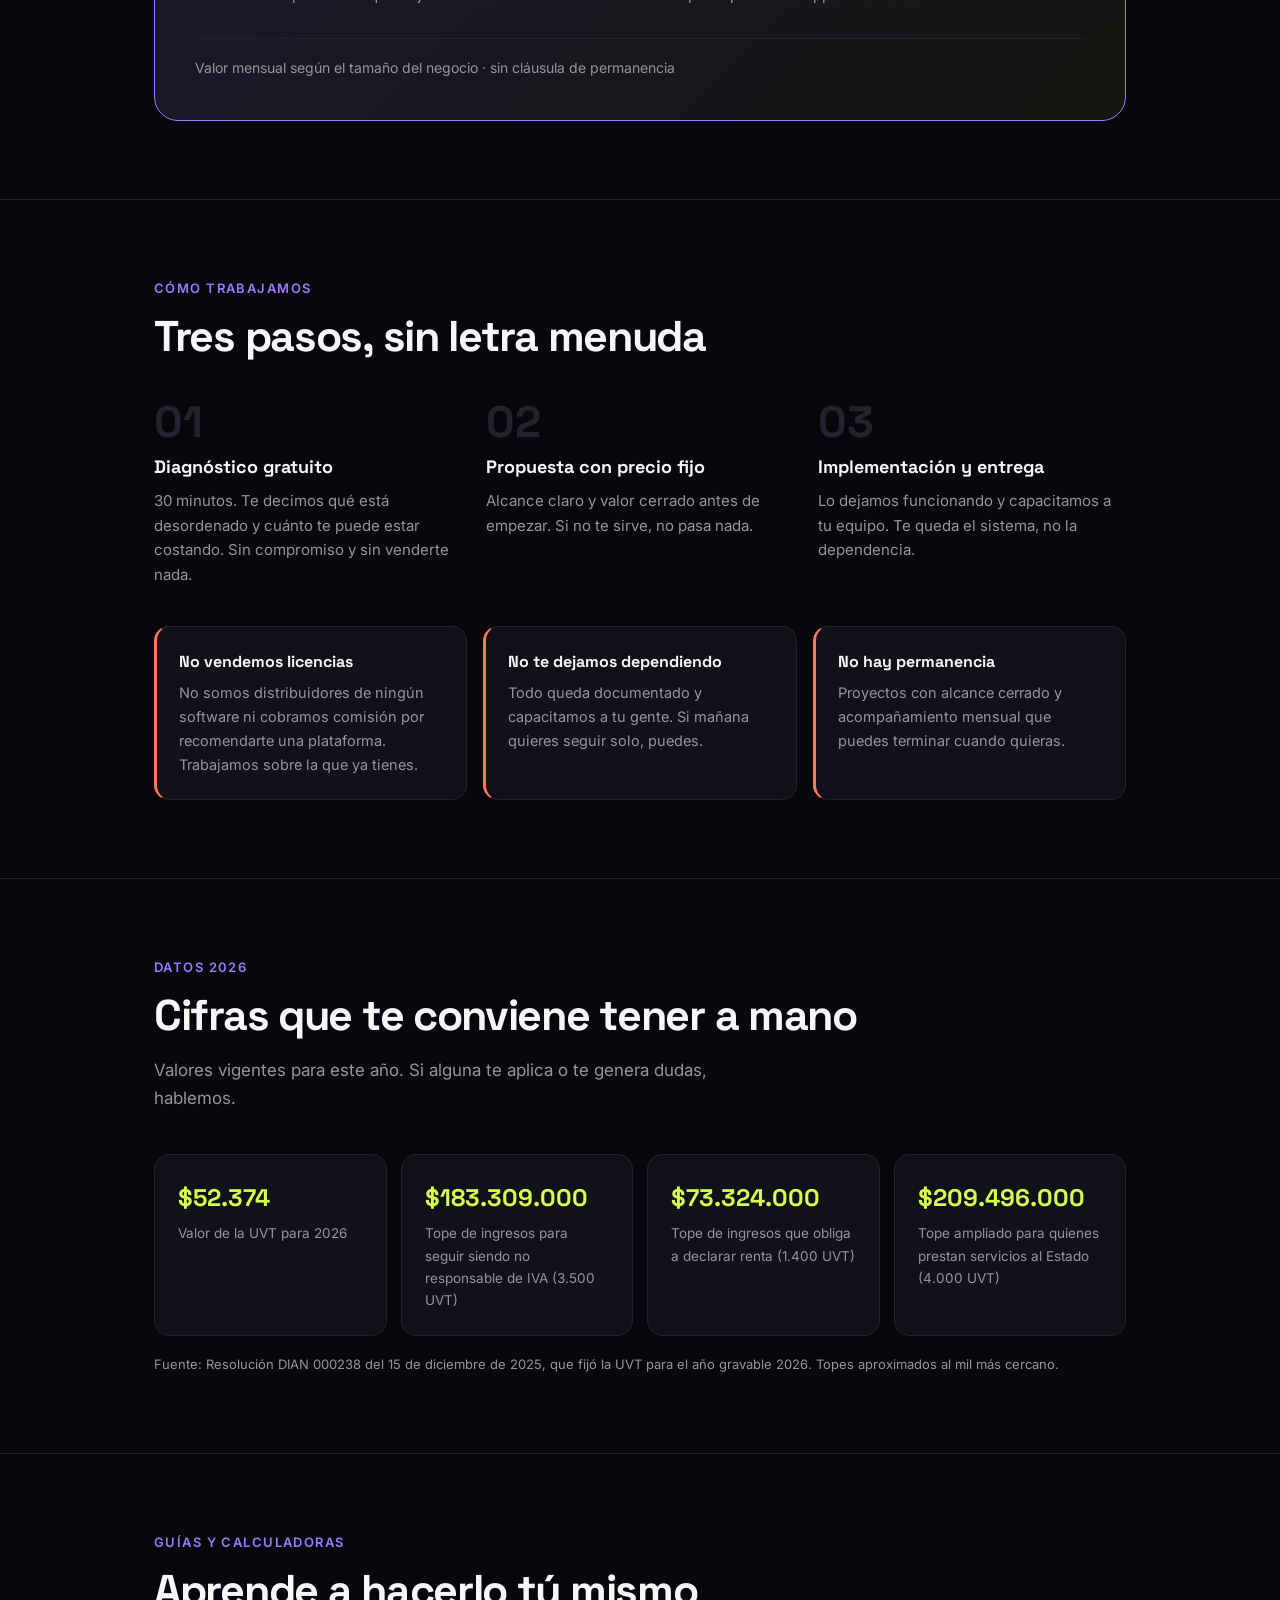
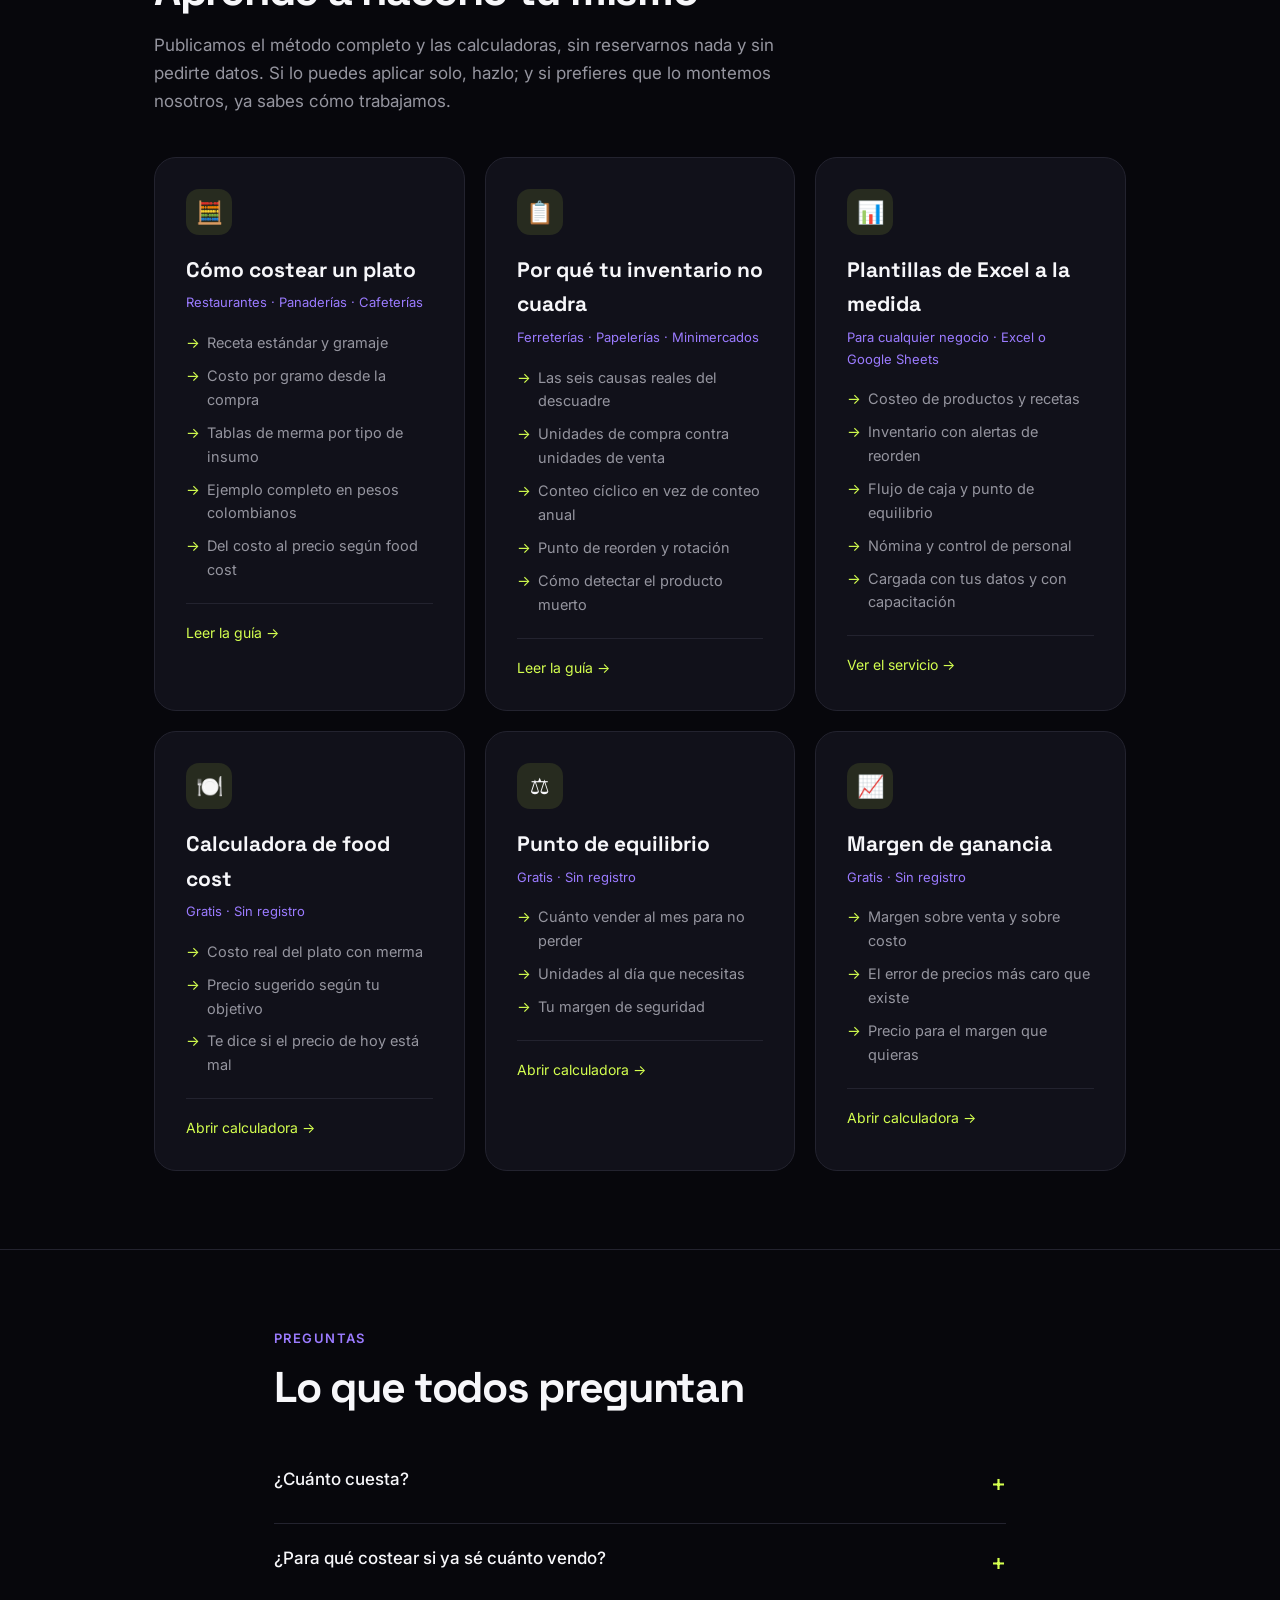
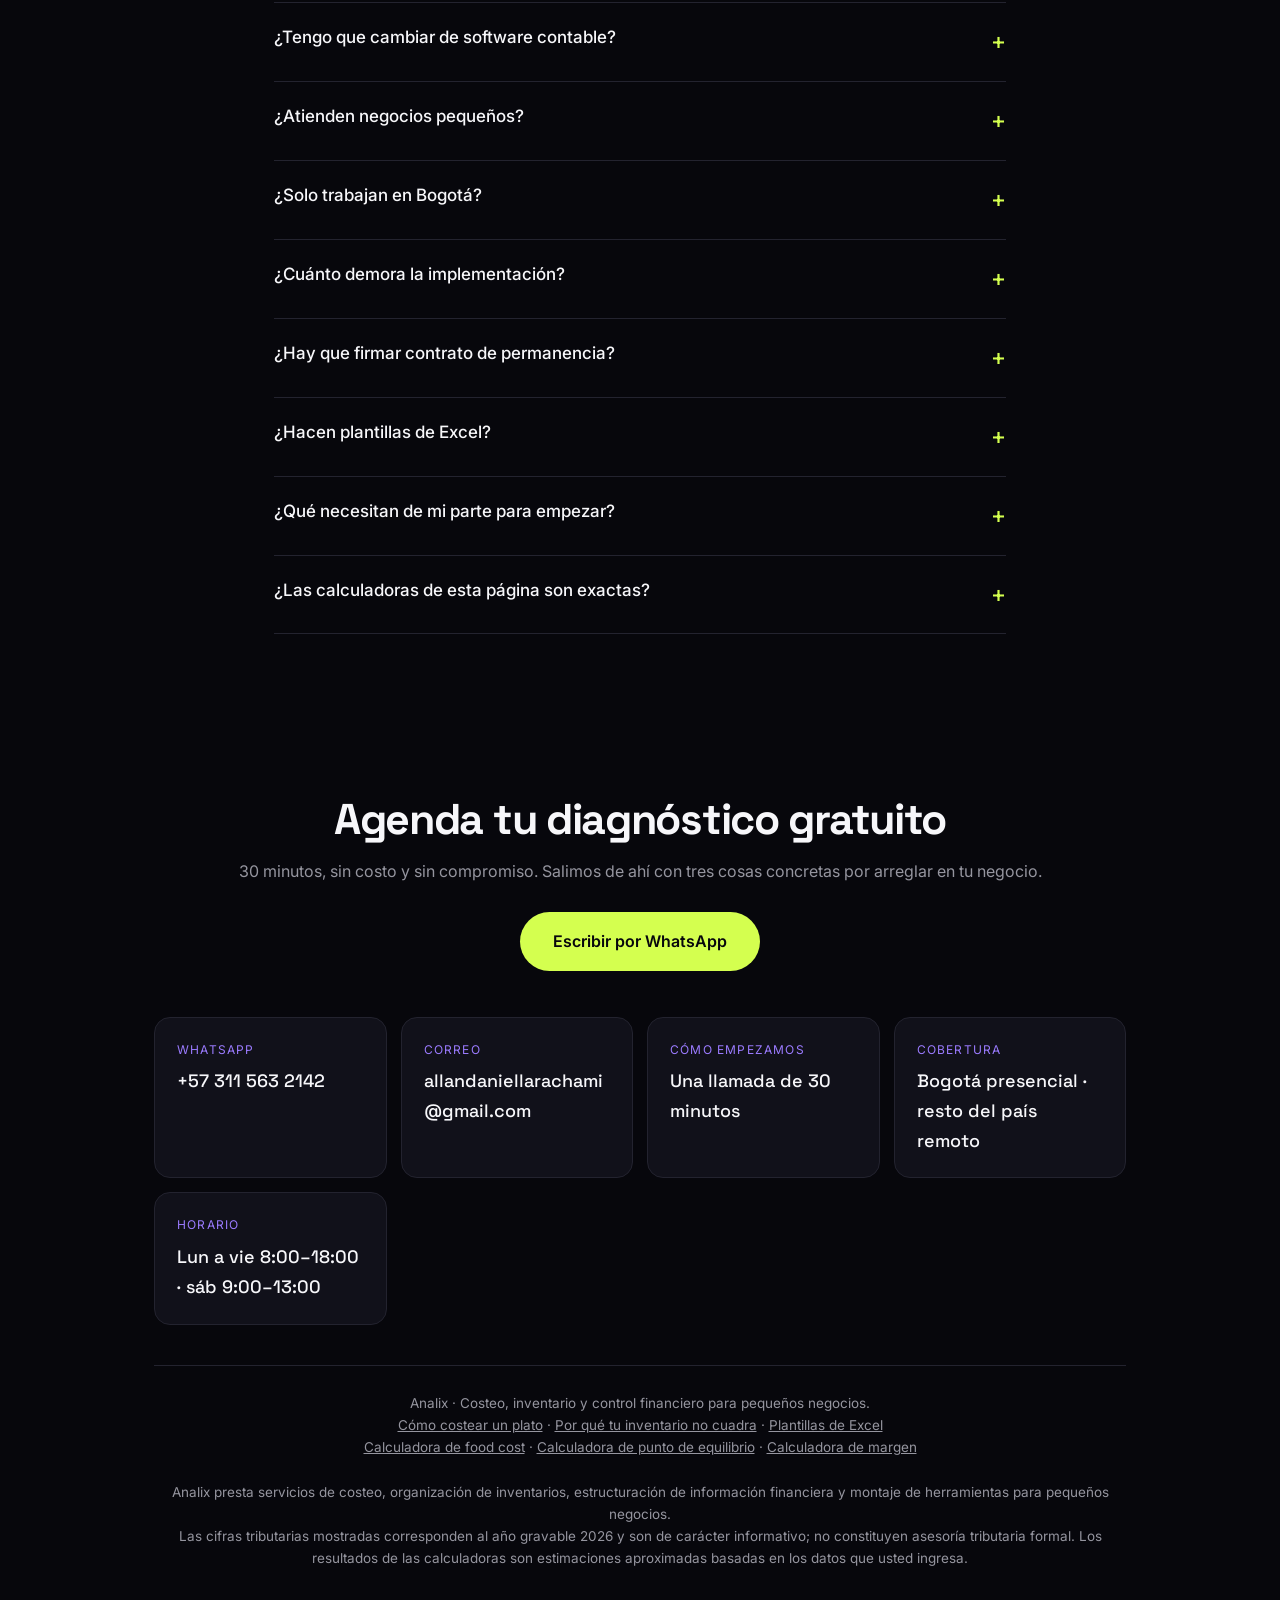
==== commit f4cf25ad: "Quitar la nota de alcance y corregir el marcado de preguntas frecuentes Las preguntas declaradas en " ====
--- a/index.html
+++ b/index.html
@@ -5,7 +5,7 @@
 <meta name="viewport" content="width=device-width,initial-scale=1">
 <title>Costeo, inventario y control financiero para negocios en Bogotá | Analix</title>
 <script type="application/ld+json">
-{"@context":"https://schema.org","@type":"FAQPage","mainEntity":[{"@type":"Question","name":"¿Cuánto cuesta?","acceptedAnswer":{"@type":"Answer","text":"Depende del tamaño del negocio y del alcance. Por eso el diagnóstico es gratis: primero vemos qué necesitas de verdad y después te damos un valor fijo, cerrado, antes de empezar."}},{"@type":"Question","name":"¿Tengo que cambiar de software contable?","acceptedAnswer":{"@type":"Answer","text":"No. Trabajamos sobre lo que ya tienes: Siigo, Alegra, World Office, Excel o incluso cuaderno. No vendemos licencias ni cobramos comisión por recomendarte una plataforma."}},{"@type":"Question","name":"¿Solo trabajan en Bogotá?","acceptedAnswer":{"@type":"Answer","text":"Estamos en Bogotá y ahí hacemos visitas presenciales. Para el resto del país trabajamos de forma remota, con reuniones por videollamada y soporte por WhatsApp. El entregable es el mismo."}},{"@type":"Question","name":"¿Cuánto demora la implementación?","acceptedAnswer":{"@type":"Answer","text":"Un costeo de carta o una estructuración de inventario toma entre dos y cuatro semanas, según el número de referencias. En el diagnóstico te damos la fecha de entrega antes de que decidas."}},{"@type":"Question","name":"¿Hay que firmar contrato de permanencia?","acceptedAnswer":{"@type":"Answer","text":"No. Los proyectos son por alcance cerrado y el acompañamiento mensual se puede terminar cuando quieras. Lo que montamos queda documentado en tu negocio."}},{"@type":"Question","name":"¿Hacen plantillas de Excel?","acceptedAnswer":{"@type":"Answer","text":"Sí, es uno de los servicios más pedidos: costeo de productos y recetas, control de inventario con alertas de reorden, flujo de caja y control de nómina. No son plantillas genéricas, se diseñan sobre tu operación y se entregan cargadas con tus productos y tus precios, con capacitación incluida. Se pueden entregar en Excel, en Google Sheets o en ambos."}},{"@type":"Question","name":"¿Ustedes son contadores? ¿Me firman la declaración?","acceptedAnswer":{"@type":"Answer","text":"No. Analix organiza la información, monta las herramientas y deja los números claros y verificables, pero no firma, certifica ni dictamina estados financieros ni declaraciones tributarias, porque esas funciones están reservadas al Contador Público. El trabajo que entregamos le llega a su contador ordenado y le ahorra tiempo."}}]}
+{"@context":"https://schema.org","@type":"FAQPage","mainEntity":[{"@type":"Question","name":"¿Cuánto cuesta?","acceptedAnswer":{"@type":"Answer","text":"Depende del tamaño del negocio y del alcance. Por eso el diagnóstico es gratis: primero vemos qué necesitas de verdad y después te damos un valor fijo, cerrado, antes de empezar."}},{"@type":"Question","name":"¿Tengo que cambiar de software contable?","acceptedAnswer":{"@type":"Answer","text":"No. Trabajamos sobre lo que ya tienes: Siigo, Alegra, World Office, Excel o incluso cuaderno. No vendemos licencias ni cobramos comisión por recomendarte una plataforma."}},{"@type":"Question","name":"¿Solo trabajan en Bogotá?","acceptedAnswer":{"@type":"Answer","text":"Estamos en Bogotá y ahí hacemos visitas presenciales. Para el resto del país trabajamos de forma remota, con reuniones por videollamada y soporte por WhatsApp. El entregable es el mismo."}},{"@type":"Question","name":"¿Cuánto demora la implementación?","acceptedAnswer":{"@type":"Answer","text":"Un costeo de carta o una estructuración de inventario toma entre dos y cuatro semanas, según el número de referencias. En el diagnóstico te damos la fecha de entrega antes de que decidas."}},{"@type":"Question","name":"¿Hay que firmar contrato de permanencia?","acceptedAnswer":{"@type":"Answer","text":"No. Los proyectos son por alcance cerrado y el acompañamiento mensual se puede terminar cuando quieras. Lo que montamos queda documentado en tu negocio."}},{"@type":"Question","name":"¿Hacen plantillas de Excel?","acceptedAnswer":{"@type":"Answer","text":"Sí, es uno de los servicios más pedidos: costeo de productos y recetas, control de inventario con alertas de reorden, flujo de caja y control de nómina. No son plantillas genéricas, se diseñan sobre tu operación y se entregan cargadas con tus productos y tus precios, con capacitación incluida. Se pueden entregar en Excel, en Google Sheets o en ambos."}}]}
 </script>
 <meta name="description" content="Costeo de productos, control de inventario, plantillas de Excel a la medida y software contable para negocios en Bogotá. Diagnóstico gratuito de 30 minutos.">
 <meta name="theme-color" content="#07070C">
@@ -430,7 +430,6 @@
     <details class="faq"><summary>¿Cuánto demora la implementación?</summary><p>Un costeo de carta o una estructuración de inventario toma entre dos y cuatro semanas, según el número de referencias y el orden con el que arranquemos. En el diagnóstico te damos la fecha de entrega antes de que decidas.</p></details>
     <details class="faq"><summary>¿Hay que firmar contrato de permanencia?</summary><p>No. Los proyectos son por alcance cerrado y el acompañamiento mensual se puede terminar cuando quieras. Lo que montamos queda en tu negocio y queda documentado para que lo puedas seguir usando sin nosotros.</p></details>
     <details class="faq"><summary>¿Hacen plantillas de Excel?</summary><p>Sí, es uno de los servicios más pedidos: costeo de productos y recetas, control de inventario con alertas de reorden, flujo de caja y control de nómina. No son plantillas genéricas, se diseñan sobre tu operación y se entregan cargadas con tus productos y tus precios, con capacitación incluida. Se pueden entregar en Excel, en Google Sheets o en ambos. <a href="./plantillas-excel-para-negocios.html" style="color:var(--lime)">Ver cómo funciona</a>.</p></details>
-    <details class="faq"><summary>¿Ustedes son contadores? ¿Me firman la declaración?</summary><p>No. Analix organiza la información, monta las herramientas y deja los números claros y verificables, pero no firma, certifica ni dictamina estados financieros ni declaraciones tributarias, porque esas funciones están reservadas al Contador Público. Lo que hacemos es complementario: el trabajo le llega a tu contador ordenado y le ahorra tiempo. Si todavía no tienes uno y lo necesitas, te orientamos.</p></details>
     <details class="faq"><summary>¿Qué necesitan de mi parte para empezar?</summary><p>Para el diagnóstico, nada: solo la conversación. Para trabajar necesitamos acceso a lo que ya tengas (facturas de compra, lista de precios, el software si lo usas) y una persona del negocio que conozca la operación del día a día.</p></details>
     <details class="faq"><summary>¿Las calculadoras de esta página son exactas?</summary><p>No, son estimaciones para darte una idea de la magnitud. Trabajan con promedios y con lo que marcaste, no con tus cifras reales. El diagnóstico de 30 minutos sí revisa tus números.</p></details>
   </div>
@@ -453,7 +452,7 @@
     Analix · Costeo, inventario y control financiero para pequeños negocios.<br>
     <a href="./costear-un-plato.html" style="color:var(--mut)">Cómo costear un plato</a> · <a href="./inventario-que-no-cuadra.html" style="color:var(--mut)">Por qué tu inventario no cuadra</a> · <a href="./plantillas-excel-para-negocios.html" style="color:var(--mut)">Plantillas de Excel</a><br>
     <a href="./calculadora-food-cost.html" style="color:var(--mut)">Calculadora de food cost</a> · <a href="./calculadora-punto-de-equilibrio.html" style="color:var(--mut)">Calculadora de punto de equilibrio</a> · <a href="./calculadora-margen-de-ganancia.html" style="color:var(--mut)">Calculadora de margen</a><br><br>
-    Analix presta servicios de costeo, organización de inventarios, estructuración de información financiera y montaje de herramientas. No ejerce funciones reservadas al Contador Público: no firma, certifica ni dictamina estados financieros ni declaraciones tributarias.<br>
+    Analix presta servicios de costeo, organización de inventarios, estructuración de información financiera y montaje de herramientas para pequeños negocios.<br>
     Las cifras tributarias mostradas corresponden al año gravable 2026 y son de carácter informativo; no constituyen asesoría tributaria formal. Los resultados de las calculadoras son estimaciones aproximadas basadas en los datos que usted ingresa.
   </div>
 </div></footer>
@@ -476,7 +475,7 @@
     {"@type":"OpeningHoursSpecification","dayOfWeek":"Saturday","opens":"09:00","closes":"13:00"}
   ],
   "knowsAbout":["Costeo de productos","Costeo de recetas","Food cost","Control de inventario","Punto de reorden","Rotación de inventario","Punto de equilibrio","Flujo de caja","Plantillas de Excel","Google Sheets","Facturación electrónica","Siigo","Alegra","World Office"],
-  "disambiguatingDescription":"Analix organiza información financiera y monta herramientas de costeo e inventario. No ejerce funciones reservadas al Contador Público: no firma, certifica ni dictamina estados financieros ni declaraciones tributarias."
+  "disambiguatingDescription":"Analix organiza información financiera y monta herramientas de costeo e inventario para pequeños negocios en Bogotá y el resto de Colombia."
 }
 </script>
 
